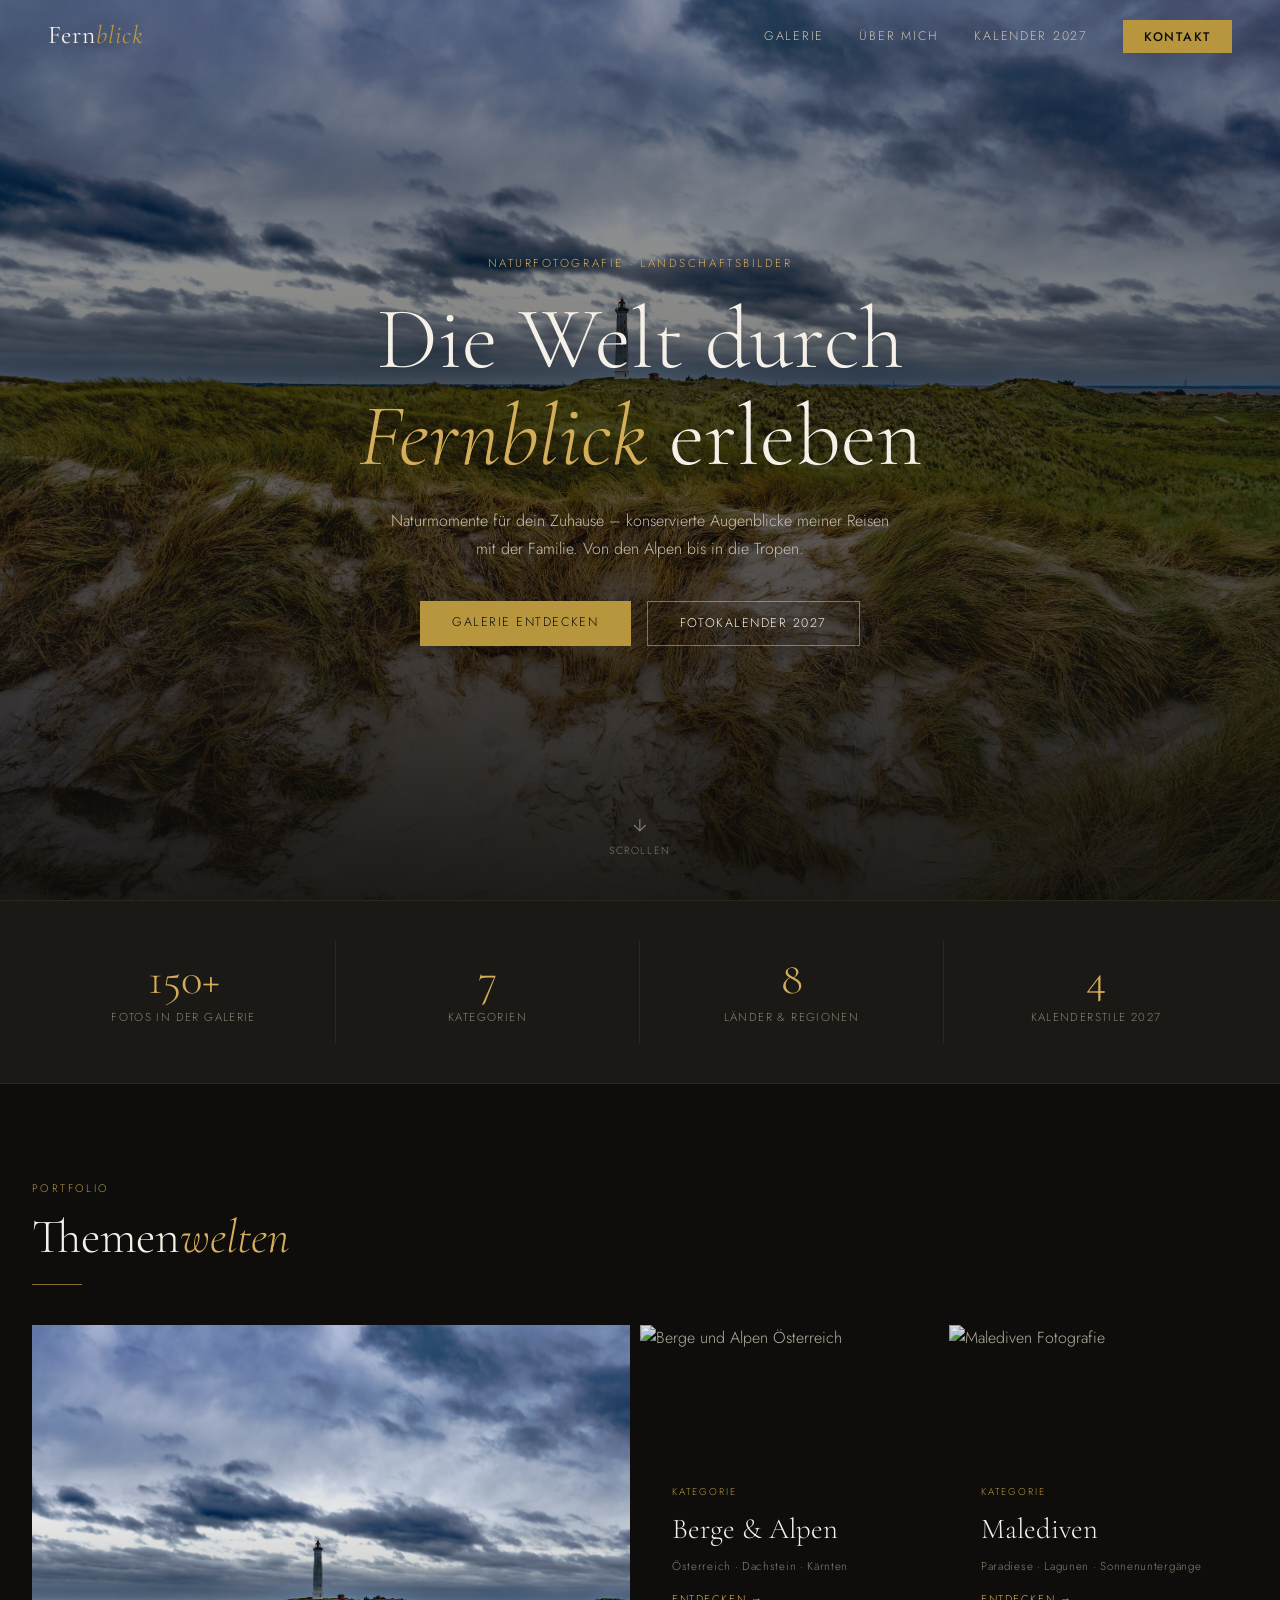
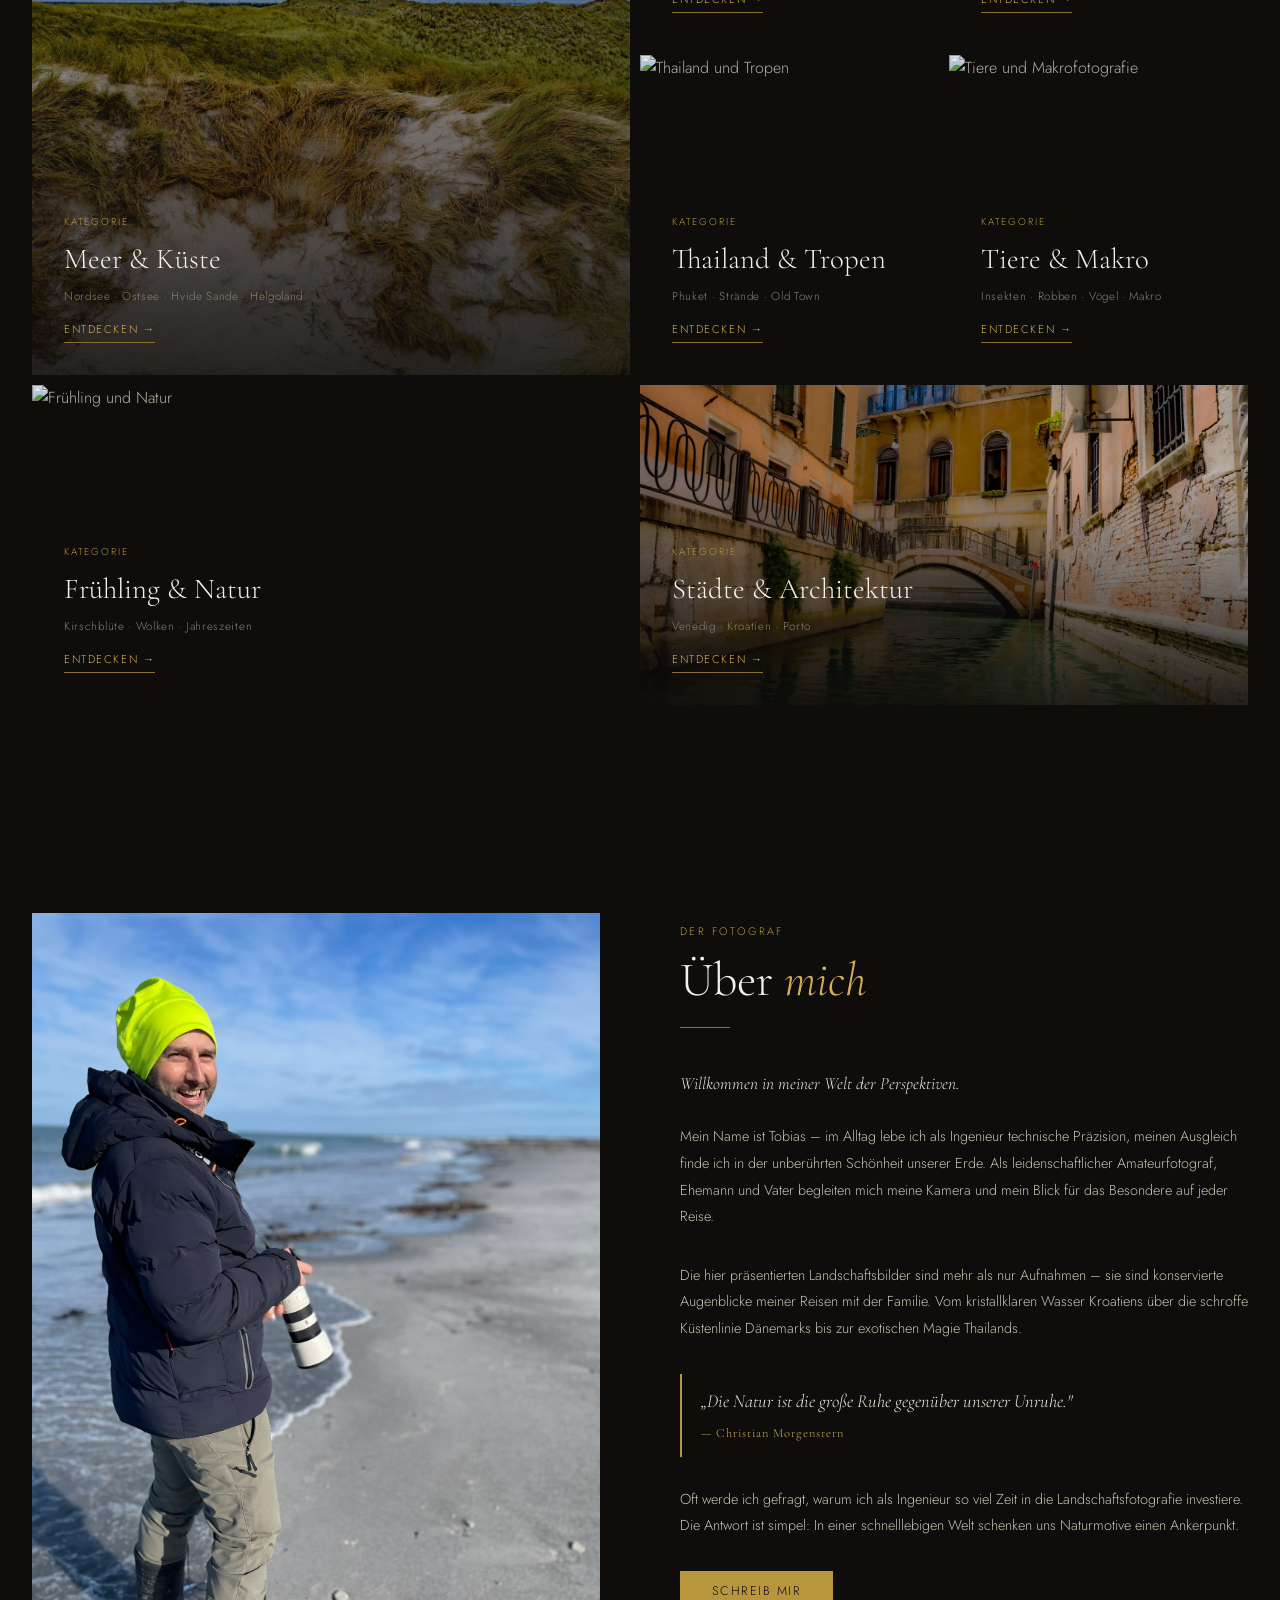
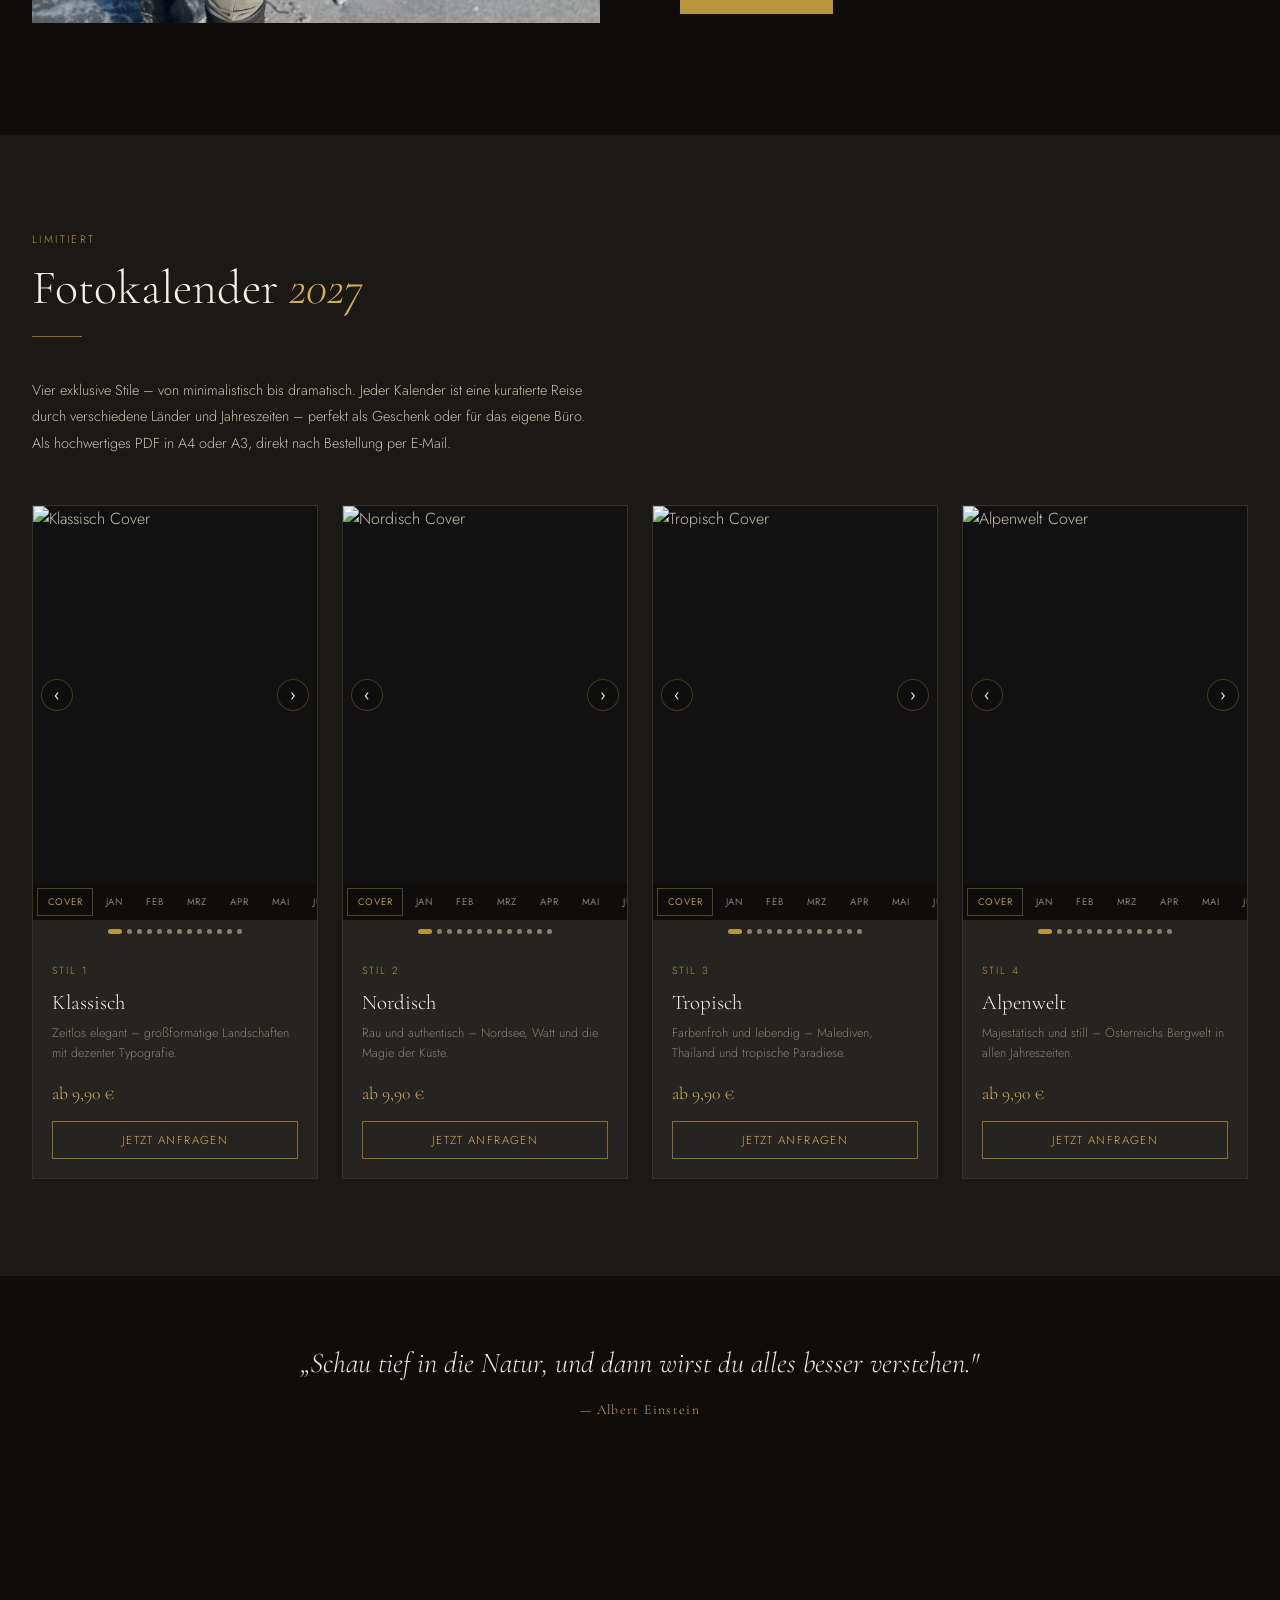
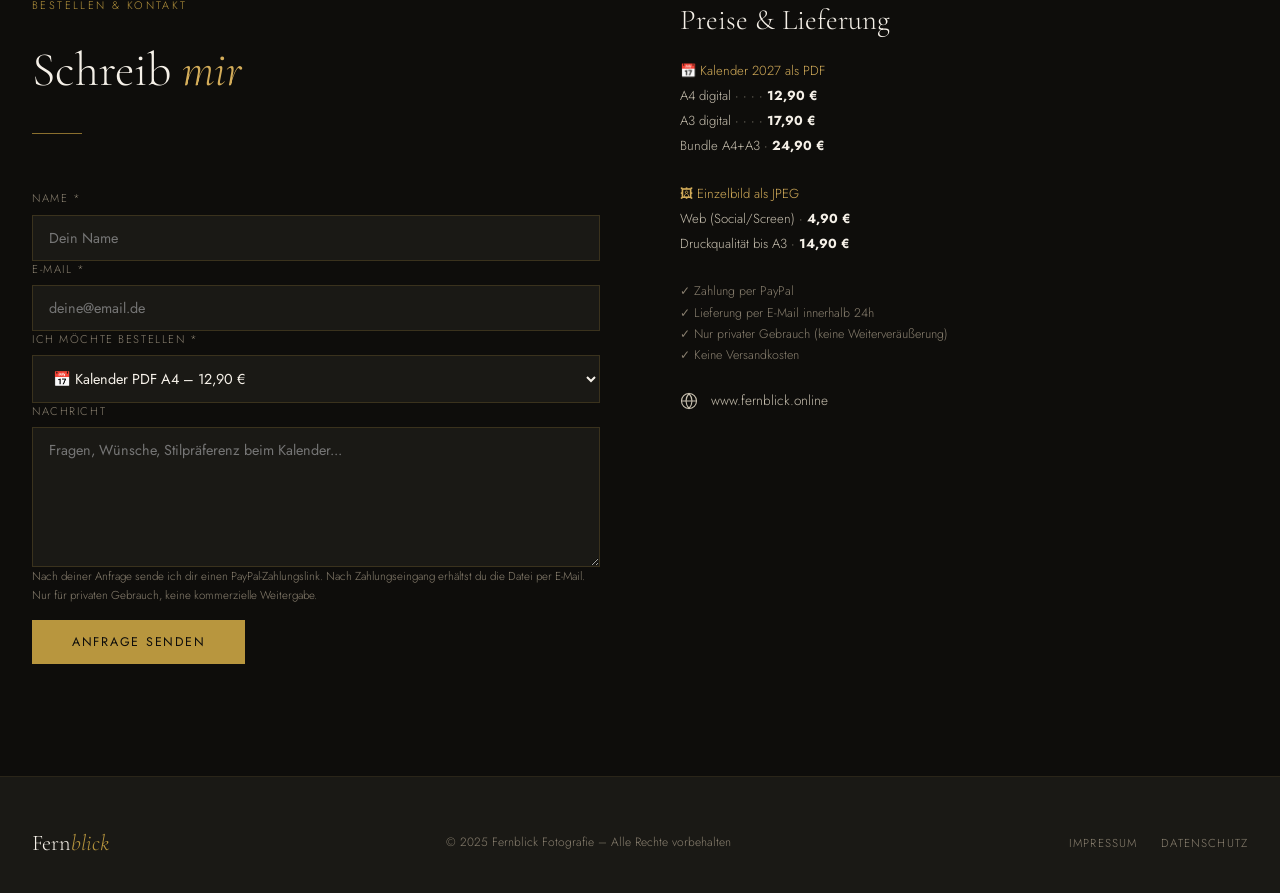
==== index.html @ f59eb49f "Add files via upload" ====
<!DOCTYPE html>
<html lang="de">
<head>
  <meta charset="UTF-8"/>
  <meta name="viewport" content="width=device-width, initial-scale=1.0"/>
  <title>Fernblick – Landschaftsfotografie | Naturfotografie | Fotokalender 2027</title>
  <meta name="description" content="Exklusive Landschaftsfotografie von Tobias – Nordsee, Malediven, Alpen, Thailand. Hochwertige Wandbilder & Fotokalender 2027 in 4 Stilen."/>
  <meta name="keywords" content="Landschaftsfotografie, Naturfotografie, Fotokalender 2027, Wandbilder, Nordsee, Malediven, Alpen, Thailand, Hvide Sande, Helgoland, Österreich, Fine Art Print"/>
  <meta name="author" content="Tobias – Fernblick Fotografie"/>
  <link rel="canonical" href="https://www.fernblick.online/"/>
  <meta property="og:title" content="Fernblick – Landschaftsfotografie & Fotokalender 2027"/>
  <meta property="og:description" content="Exklusive Natur- und Landschaftsfotografie: Nordsee, Malediven, Alpen, Thailand."/>
  <meta property="og:url" content="https://www.fernblick.online/"/>
  <meta property="og:type" content="website"/>
  <meta property="og:image" content="https://www.fernblick.online/nordsee-hvide-sande-leuchtturm-duenen-dramatisch.jpg"/>
  <meta name="twitter:card" content="summary_large_image"/>
  <link rel="preconnect" href="https://fonts.googleapis.com"/>
  <link rel="preconnect" href="https://fonts.gstatic.com" crossorigin/>
  <link href="https://fonts.googleapis.com/css2?family=Cormorant+Garamond:ital,wght@0,300;0,400;0,600;1,300;1,400&family=Jost:wght@300;400;500&display=swap" rel="stylesheet"/>
  <script type="application/ld+json">{"@context":"https://schema.org","@type":"LocalBusiness","name":"Fernblick Fotografie","url":"https://www.fernblick.online","description":"Exklusive Landschafts- und Naturfotografie. Hochwertige Wandbilder und Fotokalender.","offers":[{"@type":"Offer","name":"Fotokalender 2027","priceCurrency":"EUR","price":"9.90"}]}</script>
  <style>
    :root{--ink:#0e0d0b;--ink2:#1a1915;--ink3:#252420;--cream:#f5f0e8;--cream2:#ede7d9;--gold:#b8963e;--gold2:#d4ad5a;--gold3:#8a6f2e;--text:#c8c0b0;--text2:#8a8070;--ff-head:'Cormorant Garamond',Georgia,serif;--ff-body:'Jost',sans-serif;--nav-h:70px}
    *,*::before,*::after{margin:0;padding:0;box-sizing:border-box}
    html{scroll-behavior:smooth}
    body{background:var(--ink);color:var(--text);font-family:var(--ff-body);font-weight:300;line-height:1.6;overflow-x:hidden}
    img{display:block;max-width:100%}
    a{text-decoration:none;color:inherit}
    button{font-family:var(--ff-body);cursor:pointer;border:none;background:none}
    /* NAV */
    #nav{position:fixed;top:0;left:0;right:0;z-index:1000;height:var(--nav-h);display:flex;align-items:center;justify-content:space-between;padding:0 3rem;transition:background .4s,box-shadow .4s}
    #nav.scrolled{background:rgba(14,13,11,.95);box-shadow:0 1px 0 rgba(184,150,62,.15);backdrop-filter:blur(12px)}
    .nav-logo{font-family:var(--ff-head);font-size:1.6rem;font-weight:400;color:var(--cream);letter-spacing:.04em}
    .nav-logo span{color:var(--gold);font-style:italic}
    .nav-links{list-style:none;display:flex;gap:2.2rem;align-items:center}
    .nav-links a{font-size:.78rem;letter-spacing:.14em;text-transform:uppercase;color:var(--text);transition:color .2s}
    .nav-links a:hover{color:var(--gold2)}
    .nav-cta{background:var(--gold);color:var(--ink)!important;padding:.48rem 1.3rem;font-weight:500!important}
    .nav-cta:hover{background:var(--gold2)!important}
    .hamburger{display:none;flex-direction:column;gap:5px;cursor:pointer}
    .hamburger span{width:24px;height:1.5px;background:var(--cream);transition:.3s}
    /* HERO */
    .hero{position:relative;height:100vh;min-height:600px;display:flex;align-items:center;justify-content:center;text-align:center;overflow:hidden}
    .hero-bg{position:absolute;inset:0;background-image:url('nordsee-hvide-sande-leuchtturm-duenen-dramatisch.jpg');background-size:cover;background-position:center;animation:heroZoom 18s ease-in-out infinite alternate}
    @keyframes heroZoom{from{transform:scale(1.05)}to{transform:scale(1.12)}}
    .hero-overlay{position:absolute;inset:0;background:linear-gradient(to bottom,rgba(14,13,11,.35) 0%,rgba(14,13,11,.6) 60%,rgba(14,13,11,.9) 100%)}
    .hero-content{position:relative;z-index:1;max-width:720px;padding:0 2rem}
    .hero-eyebrow{font-size:.72rem;letter-spacing:.22em;text-transform:uppercase;color:var(--gold2);display:block;margin-bottom:1.2rem}
    .hero-title{font-family:var(--ff-head);font-size:clamp(2.8rem,7vw,5.5rem);font-weight:300;color:var(--cream);line-height:1.1;margin-bottom:1.4rem}
    .hero-title em{color:var(--gold2);font-style:italic}
    .hero-sub{font-size:1rem;color:var(--text);max-width:500px;margin:0 auto 2.4rem;line-height:1.75}
    .hero-actions{display:flex;gap:1rem;justify-content:center;flex-wrap:wrap}
    .btn{display:inline-block;padding:.72rem 2rem;font-size:.78rem;letter-spacing:.12em;text-transform:uppercase;transition:.25s}
    .btn-gold{background:var(--gold);color:var(--ink)}
    .btn-gold:hover{background:var(--gold2)}
    .btn-outline{border:1px solid rgba(245,240,232,.4);color:var(--cream)}
    .btn-outline:hover{border-color:var(--gold);color:var(--gold)}
    .hero-scroll{position:absolute;bottom:2.5rem;left:50%;transform:translateX(-50%);z-index:1;display:flex;flex-direction:column;align-items:center;gap:.5rem;opacity:.55;animation:bob 2.5s ease-in-out infinite}
    .hero-scroll svg{width:20px;height:20px}
    .hero-scroll span{font-size:.65rem;letter-spacing:.16em;text-transform:uppercase}
    @keyframes bob{0%,100%{transform:translateX(-50%) translateY(0)}50%{transform:translateX(-50%) translateY(6px)}}
    /* STATS */
    .stats-strip{background:var(--ink2);border-top:1px solid rgba(184,150,62,.12);border-bottom:1px solid rgba(184,150,62,.12);padding:2.5rem 0}
    .container{max-width:1300px;margin:0 auto;padding:0 2rem}
    .stats-grid{display:grid;grid-template-columns:repeat(4,1fr)}
    .stat-item{text-align:center;padding:1rem;border-right:1px solid rgba(184,150,62,.12)}
    .stat-item:last-child{border-right:none}
    .stat-num{font-family:var(--ff-head);font-size:2.8rem;font-weight:300;color:var(--gold2);line-height:1}
    .stat-label{font-size:.72rem;letter-spacing:.12em;text-transform:uppercase;color:var(--text2);margin-top:.4rem}
    /* SECTION */
    .section-label{font-size:.68rem;letter-spacing:.22em;text-transform:uppercase;color:var(--gold);display:block;margin-bottom:.8rem}
    .section-title{font-family:var(--ff-head);font-size:clamp(2rem,4vw,3rem);font-weight:300;color:var(--cream);line-height:1.15}
    .section-title em{color:var(--gold2);font-style:italic}
    .title-bar{width:50px;height:1px;background:var(--gold3);margin:1.2rem 0 2.5rem}
    /* GALERIE */
    .gallery-section{padding:6rem 0}
    .showcase-grid{display:grid;grid-template-columns:2fr 1fr 1fr;grid-template-rows:320px 320px 320px;gap:10px}
    .showcase-item:nth-child(1){grid-column:1;grid-row:1/3}
    .showcase-item:nth-child(6){grid-column:2/4;grid-row:3}
    .showcase-item:nth-child(7){grid-column:1;grid-row:3}
    .showcase-item{position:relative;overflow:hidden;cursor:pointer}
    .showcase-item img{width:100%;height:100%;object-fit:cover;transition:transform .6s ease}
    .showcase-item:hover img{transform:scale(1.05)}
    .showcase-overlay{position:absolute;inset:0;background:linear-gradient(to top,rgba(14,13,11,.85) 0%,rgba(14,13,11,.1) 70%);display:flex;flex-direction:column;justify-content:flex-end;padding:2rem}
    .showcase-cat{font-size:.62rem;letter-spacing:.2em;text-transform:uppercase;color:var(--gold);margin-bottom:.4rem}
    .showcase-name{font-family:var(--ff-head);font-size:1.8rem;font-weight:300;color:var(--cream);margin-bottom:.3rem}
    .showcase-count{font-size:.72rem;color:var(--text2);margin-bottom:1rem;letter-spacing:.06em}
    .showcase-cta{font-size:.7rem;letter-spacing:.14em;text-transform:uppercase;color:var(--gold2);border-bottom:1px solid var(--gold3);padding-bottom:.2rem;align-self:flex-start;cursor:pointer}
    .showcase-item:hover .showcase-cta{color:var(--gold)}
    /* GALLERY VIEW */
    .gallery-header{display:flex;align-items:flex-end;gap:2rem;margin-bottom:1.5rem;flex-wrap:wrap}
    .back-btn{display:inline-flex;align-items:center;gap:.5rem;font-size:.75rem;letter-spacing:.12em;text-transform:uppercase;color:var(--text2);border:1px solid rgba(184,150,62,.25);padding:.55rem 1.2rem;transition:.2s;white-space:nowrap}
    .back-btn:hover{color:var(--gold);border-color:var(--gold)}
    .filter-bar{display:flex;flex-wrap:wrap;gap:.6rem;margin-bottom:2.5rem}
    .filter-btn{padding:.5rem 1.2rem;font-size:.72rem;letter-spacing:.1em;text-transform:uppercase;border:1px solid rgba(184,150,62,.25);color:var(--text2);transition:.2s}
    .filter-btn:hover,.filter-btn.active{border-color:var(--gold);color:var(--gold);background:rgba(184,150,62,.08)}
    /* MASONRY */
    .masonry{columns:4;column-gap:10px}
    .masonry-item{break-inside:avoid;margin-bottom:10px;position:relative;overflow:hidden;cursor:pointer}
    .masonry-item img{width:100%;height:auto;display:block;transition:transform .5s ease}
    .masonry-item:hover img{transform:scale(1.04)}
    .masonry-item .img-overlay{position:absolute;inset:0;background:linear-gradient(to top,rgba(14,13,11,.8) 0%,transparent 50%);opacity:0;transition:.3s;display:flex;align-items:flex-end;padding:1rem}
    .masonry-item:hover .img-overlay{opacity:1}
    .img-title{font-size:.75rem;letter-spacing:.1em;text-transform:uppercase;color:var(--cream)}
    /* ÜBER MICH */
    .about-section{padding:7rem 0}
    .about-inner{display:grid;grid-template-columns:1fr 1fr;gap:5rem;align-items:center}
    .about-img-wrap img{width:100%;aspect-ratio:4/5;object-fit:cover;object-position:center top}
    .about-lead{font-size:1.08rem;color:var(--cream2);line-height:1.8;margin-bottom:1.5rem;font-style:italic;font-family:var(--ff-head)}
    .about-body{font-size:.9rem;color:var(--text);line-height:1.85;margin-bottom:2rem}
    .about-quote{border-left:2px solid var(--gold);margin:1.8rem 0;padding:.8rem 1.2rem;font-family:var(--ff-head);font-size:1.15rem;font-style:italic;color:var(--cream2);line-height:1.6}
    .about-quote cite{display:block;font-size:.78rem;font-style:normal;color:var(--gold2);margin-top:.5rem;letter-spacing:.08em}
    /* KALENDER */
    .kalender-section{padding:6rem 0;background:var(--ink2)}
    .kalender-grid{display:grid;grid-template-columns:repeat(4,1fr);gap:1.5rem}
    .kalender-card{background:var(--ink3);border:1px solid rgba(184,150,62,.12);overflow:hidden;transition:border-color .3s,transform .3s}
    .kalender-card:hover{border-color:rgba(184,150,62,.4);transform:translateY(-4px)}
    .kalender-slider{position:relative;aspect-ratio:3/4;overflow:hidden;background:#111}
    .slider-inner{display:flex;height:100%;transition:transform .45s ease}
    .slider-slide{min-width:100%;height:100%}
    .slider-slide img{width:100%;height:100%;object-fit:cover}
    .slider-nav{position:absolute;top:50%;transform:translateY(-50%);display:flex;justify-content:space-between;width:100%;padding:0 .5rem;pointer-events:none}
    .slider-btn{pointer-events:all;width:32px;height:32px;border-radius:50%;background:rgba(14,13,11,.7);color:var(--cream);display:flex;align-items:center;justify-content:center;font-size:1rem;cursor:pointer;border:1px solid rgba(184,150,62,.3);transition:.2s}
    .slider-btn:hover{background:rgba(184,150,62,.8);color:var(--ink)}
    .slider-tabs{display:flex;overflow-x:auto;gap:2px;background:var(--ink);padding:4px;scrollbar-width:none}
    .slider-tabs::-webkit-scrollbar{display:none}
    .stab{flex:0 0 auto;font-size:.6rem;letter-spacing:.08em;text-transform:uppercase;color:var(--text2);padding:.35rem .6rem;cursor:pointer;border:1px solid transparent;transition:.2s;white-space:nowrap}
    .stab.active{color:var(--gold);border-color:rgba(184,150,62,.4)}
    .slider-dots{display:flex;justify-content:center;gap:5px;padding:.6rem 0}
    .sdot{width:5px;height:5px;border-radius:50%;background:var(--text2);cursor:pointer;transition:.2s}
    .sdot.active{background:var(--gold);width:14px;border-radius:3px}
    .kalender-body{padding:1.2rem}
    .kalender-stil{font-size:.65rem;letter-spacing:.18em;text-transform:uppercase;color:var(--gold);margin-bottom:.4rem}
    .kalender-name{font-family:var(--ff-head);font-size:1.3rem;color:var(--cream);margin-bottom:.3rem}
    .kalender-desc{font-size:.78rem;color:var(--text2);line-height:1.6;margin-bottom:1rem}
    .kalender-price{font-size:1.1rem;color:var(--gold2);font-family:var(--ff-head);margin-bottom:.8rem}
    .kalender-cta{display:block;text-align:center;padding:.55rem;font-size:.72rem;letter-spacing:.12em;text-transform:uppercase;border:1px solid var(--gold3);color:var(--gold2);transition:.2s}
    .kalender-cta:hover{background:var(--gold);color:var(--ink);border-color:var(--gold)}
    /* KONTAKT */
    .kontakt-section{padding:7rem 0}
    .kontakt-inner{display:grid;grid-template-columns:1fr 1fr;gap:5rem;align-items:start}
    .kontakt-form{display:flex;flex-direction:column;gap:1rem}
    .form-group{display:flex;flex-direction:column;gap:.4rem}
    .form-group label{font-size:.7rem;letter-spacing:.14em;text-transform:uppercase;color:var(--text2)}
    .form-group input,.form-group textarea,.form-group select{background:var(--ink2);border:1px solid rgba(184,150,62,.2);color:var(--cream);padding:.75rem 1rem;font-family:var(--ff-body);font-size:.9rem;outline:none;transition:border-color .2s}
    .form-group input:focus,.form-group textarea:focus,.form-group select:focus{border-color:var(--gold)}
    .form-group textarea{min-height:140px;resize:vertical}
    .form-submit{background:var(--gold);color:var(--ink);padding:.8rem 2.5rem;font-size:.78rem;letter-spacing:.14em;text-transform:uppercase;cursor:pointer;border:none;font-family:var(--ff-body);transition:.2s;align-self:flex-start}
    .form-submit:hover{background:var(--gold2)}
    .kontakt-info h3{font-family:var(--ff-head);font-size:1.8rem;color:var(--cream);margin-bottom:1rem;font-weight:300}
    .kontakt-info p{font-size:.9rem;color:var(--text);line-height:1.8;margin-bottom:1.5rem}
    .kontakt-link{display:flex;align-items:center;gap:.8rem;font-size:.85rem;color:var(--text);transition:color .2s}
    .kontakt-link:hover{color:var(--gold)}
    .kontakt-link svg{width:18px;height:18px;flex-shrink:0}
    /* FOOTER */
    footer{background:var(--ink2);border-top:1px solid rgba(184,150,62,.1);padding:3rem 0 2rem}
    .footer-inner{display:flex;justify-content:space-between;align-items:center;flex-wrap:wrap;gap:1.5rem}
    .footer-logo{font-family:var(--ff-head);font-size:1.4rem;color:var(--cream)}
    .footer-logo span{color:var(--gold);font-style:italic}
    .footer-copy{font-size:.75rem;color:var(--text2)}
    .footer-links{display:flex;gap:1.5rem}
    .footer-links a{font-size:.72rem;letter-spacing:.1em;text-transform:uppercase;color:var(--text2);transition:color .2s}
    .footer-links a:hover{color:var(--gold)}
    /* LIGHTBOX */
    .lightbox{position:fixed;inset:0;z-index:2000;background:rgba(10,9,8,.96);display:none;align-items:center;justify-content:center;padding:2rem}
    .lightbox.open{display:flex}
    .lb-img{max-width:90vw;max-height:88vh;object-fit:contain}
    .lb-close{position:absolute;top:1.5rem;right:2rem;color:var(--cream);font-size:2rem;cursor:pointer;opacity:.7}
    .lb-close:hover{opacity:1;color:var(--gold)}
    .lb-prev,.lb-next{position:absolute;top:50%;transform:translateY(-50%);color:var(--cream);font-size:2.5rem;cursor:pointer;opacity:.6;padding:.5rem 1rem}
    .lb-prev:hover,.lb-next:hover{opacity:1;color:var(--gold)}
    .lb-prev{left:1rem}.lb-next{right:1rem}
    .lb-caption{position:absolute;bottom:1.5rem;left:50%;transform:translateX(-50%);font-size:.75rem;letter-spacing:.12em;text-transform:uppercase;color:var(--text2)}
    /* RESPONSIVE */
    @media(max-width:1100px){.masonry{columns:3}.showcase-grid{grid-template-columns:1fr 1fr;grid-template-rows:250px 250px 250px 250px}.showcase-item:nth-child(1){grid-column:1/3;grid-row:1}.showcase-item:nth-child(6){grid-column:1/3;grid-row:4}.showcase-item:nth-child(7){grid-column:1;grid-row:3}.kalender-grid{grid-template-columns:1fr 1fr}.about-inner{gap:3rem}}
    @media(max-width:800px){#nav{padding:0 1.5rem}.nav-links{display:none;flex-direction:column;position:fixed;top:var(--nav-h);left:0;right:0;background:var(--ink2);padding:2rem;gap:1.5rem}.nav-links.open{display:flex}.hamburger{display:flex}.masonry{columns:2}.stats-grid{grid-template-columns:1fr 1fr}.stat-item:nth-child(2){border-right:none}.about-inner{grid-template-columns:1fr}.showcase-grid{grid-template-columns:1fr;grid-template-rows:auto}.showcase-item,.showcase-item:nth-child(1),.showcase-item:nth-child(6),.showcase-item:nth-child(7){grid-column:1;grid-row:auto;height:240px}.kontakt-inner{grid-template-columns:1fr}}
    @media(max-width:560px){.masonry{columns:1}.kalender-grid{grid-template-columns:1fr}}
  </style>
</head>
<body>

<nav id="nav">
  <a href="#" class="nav-logo">Fern<span>blick</span></a>
  <ul class="nav-links" id="navLinks">
    <li><a href="#galerie">Galerie</a></li>
    <li><a href="#ueber-mich">Über mich</a></li>
    <li><a href="#kalender">Kalender 2027</a></li>
    <li><a href="#kontakt" class="nav-cta">Kontakt</a></li>
  </ul>
  <div class="hamburger" id="hamburger"><span></span><span></span><span></span></div>
</nav>

<section class="hero">
  <div class="hero-bg"></div>
  <div class="hero-overlay"></div>
  <div class="hero-content">
    <span class="hero-eyebrow">Naturfotografie · Landschaftsbilder</span>
    <h1 class="hero-title">Die Welt durch<br><em>Fernblick</em> erleben</h1>
    <p class="hero-sub">Naturmomente für dein Zuhause – konservierte Augenblicke meiner Reisen mit der Familie. Von den Alpen bis in die Tropen.</p>
    <div class="hero-actions">
      <a href="#galerie" class="btn btn-gold">Galerie entdecken</a>
      <a href="#kalender" class="btn btn-outline">Fotokalender 2027</a>
    </div>
  </div>
  <div class="hero-scroll">
    <svg viewBox="0 0 24 24" fill="none" stroke="currentColor" stroke-width="1.5"><path d="M12 5v14M5 12l7 7 7-7"/></svg>
    <span>Scrollen</span>
  </div>
</section>

<div class="stats-strip">
  <div class="container">
    <div class="stats-grid">
      <div class="stat-item"><div class="stat-num">150+</div><div class="stat-label">Fotos in der Galerie</div></div>
      <div class="stat-item"><div class="stat-num">7</div><div class="stat-label">Kategorien</div></div>
      <div class="stat-item"><div class="stat-num">8</div><div class="stat-label">Länder & Regionen</div></div>
      <div class="stat-item"><div class="stat-num">4</div><div class="stat-label">Kalenderstile 2027</div></div>
    </div>
  </div>
</div>

<section class="gallery-section" id="galerie">
  <div class="container">
    <!-- THEMENWELTEN (Standard-Ansicht) -->
    <div id="themenwelten-view">
      <span class="section-label">Portfolio</span>
      <h2 class="section-title">Themen­<em>welten</em></h2>
      <div class="title-bar"></div>
      <div class="showcase-grid">
        <div class="showcase-item" onclick="applyFilter('meer')">
          <img src="nordsee-hvide-sande-leuchtturm-duenen-dramatisch.jpg" alt="Meer und Küste Nordsee" loading="lazy"/>
          <div class="showcase-overlay"><span class="showcase-cat">Kategorie</span><div class="showcase-name">Meer & Küste</div><div class="showcase-count">Nordsee · Ostsee · Hvide Sande · Helgoland</div><span class="showcase-cta">Entdecken →</span></div>
        </div>
        <div class="showcase-item" onclick="applyFilter('berge')">
          <img src="oesterreich-wilder-kaiser-bergpanorama-schnee-blauhimmel.jpg" alt="Berge und Alpen Österreich" loading="lazy"/>
          <div class="showcase-overlay"><span class="showcase-cat">Kategorie</span><div class="showcase-name">Berge & Alpen</div><div class="showcase-count">Österreich · Dachstein · Kärnten</div><span class="showcase-cta">Entdecken →</span></div>
        </div>
        <div class="showcase-item" onclick="applyFilter('malediven')">
          <img src="malediven-paradies-insel.jpg" alt="Malediven Fotografie" loading="lazy"/>
          <div class="showcase-overlay"><span class="showcase-cat">Kategorie</span><div class="showcase-name">Malediven</div><div class="showcase-count">Paradiese · Lagunen · Sonnenuntergänge</div><span class="showcase-cta">Entdecken →</span></div>
        </div>
        <div class="showcase-item" onclick="applyFilter('thailand')">
          <img src="thailand-bucht-palmen.jpg" alt="Thailand und Tropen" loading="lazy"/>
          <div class="showcase-overlay"><span class="showcase-cat">Kategorie</span><div class="showcase-name">Thailand & Tropen</div><div class="showcase-count">Phuket · Strände · Old Town</div><span class="showcase-cta">Entdecken →</span></div>
        </div>
        <div class="showcase-item" onclick="applyFilter('tiere')">
          <img src="biene-lavendel-nahaufnahme-makrofotografie-golden.jpg" alt="Tiere und Makrofotografie" loading="lazy"/>
          <div class="showcase-overlay"><span class="showcase-cat">Kategorie</span><div class="showcase-name">Tiere & Makro</div><div class="showcase-count">Insekten · Robben · Vögel · Makro</div><span class="showcase-cta">Entdecken →</span></div>
        </div>
        <div class="showcase-item" onclick="applyFilter('staedte')">
          <img src="venedig-kanal-bruecke-reflexion.jpg" alt="Städte und Architektur Venedig" loading="lazy"/>
          <div class="showcase-overlay"><span class="showcase-cat">Kategorie</span><div class="showcase-name">Städte & Architektur</div><div class="showcase-count">Venedig · Kroatien · Porto</div><span class="showcase-cta">Entdecken →</span></div>
        </div>
        <div class="showcase-item" onclick="applyFilter('fruehling')">
          <img src="kirschbluete-alle-fruehling.jpg" alt="Frühling und Natur" loading="lazy"/>
          <div class="showcase-overlay"><span class="showcase-cat">Kategorie</span><div class="showcase-name">Frühling & Natur</div><div class="showcase-count">Kirschblüte · Wolken · Jahreszeiten</div><span class="showcase-cta">Entdecken →</span></div>
        </div>
      </div>
    </div>

    <!-- FOTO-RASTER (nach Klick) -->
    <div id="gallery-view" style="display:none">
      <div class="gallery-header">
        <button class="back-btn" onclick="showThemenwelten()">← Themenwelten</button>
        <div>
          <span class="section-label" id="gallery-cat-label">Kategorie</span>
          <h2 class="section-title" id="gallery-cat-title"></h2>
        </div>
      </div>
      <div class="filter-bar" id="filterBar">
        <button class="filter-btn" data-filter="meer">🌊 Meer & Küste</button>
        <button class="filter-btn" data-filter="berge">🏔️ Berge & Alpen</button>
        <button class="filter-btn" data-filter="malediven">🏝️ Malediven</button>
        <button class="filter-btn" data-filter="thailand">🌴 Thailand & Tropen</button>
        <button class="filter-btn" data-filter="tiere">🦋 Tiere & Makro</button>
        <button class="filter-btn" data-filter="staedte">🏛️ Städte & Architektur</button>
        <button class="filter-btn" data-filter="fruehling">🌸 Frühling & Natur</button>
      </div>
      <div class="masonry" id="gallery"></div>
    </div>
  </div>
</section>

<section class="about-section" id="ueber-mich">
  <div class="container">
    <div class="about-inner">
      <div class="about-img-wrap">
        <img src="tobias-fernblick-fotograf.jpg" alt="Tobias – Fernblick Fotografie an der Nordsee" loading="lazy"/>
      </div>
      <div class="about-text">
        <span class="section-label">Der Fotograf</span>
        <h2 class="section-title">Über <em>mich</em></h2>
        <div class="title-bar"></div>
        <p class="about-lead">Willkommen in meiner Welt der Perspektiven.</p>
        <p class="about-body">Mein Name ist Tobias – im Alltag lebe ich als Ingenieur technische Präzision, meinen Ausgleich finde ich in der unberührten Schönheit unserer Erde. Als leidenschaftlicher Amateurfotograf, Ehemann und Vater begleiten mich meine Kamera und mein Blick für das Besondere auf jeder Reise.</p>
        <p class="about-body">Die hier präsentierten Landschaftsbilder sind mehr als nur Aufnahmen – sie sind konservierte Augenblicke meiner Reisen mit der Familie. Vom kristallklaren Wasser Kroatiens über die schroffe Küstenlinie Dänemarks bis zur exotischen Magie Thailands.</p>
        <blockquote class="about-quote">„Die Natur ist die große Ruhe gegenüber unserer Unruhe."<cite>— Christian Morgenstern</cite></blockquote>
        <p class="about-body">Oft werde ich gefragt, warum ich als Ingenieur so viel Zeit in die Landschaftsfotografie investiere. Die Antwort ist simpel: In einer schnelllebigen Welt schenken uns Naturmotive einen Ankerpunkt.</p>
        <a href="#kontakt" class="btn btn-gold" style="font-size:.78rem">Schreib mir</a>
      </div>
    </div>
  </div>
</section>

<section class="kalender-section" id="kalender">
  <div class="container">
    <span class="section-label">Limitiert</span>
    <h2 class="section-title" style="color:var(--cream)">Fotokalender <em>2027</em></h2>
    <div class="title-bar"></div>
    <p class="about-body" style="max-width:560px;margin-bottom:3rem">Vier exklusive Stile – von minimalistisch bis dramatisch. Jeder Kalender ist eine kuratierte Reise durch verschiedene Länder und Jahreszeiten – perfekt als Geschenk oder für das eigene Büro. Als hochwertiges PDF in A4 oder A3, direkt nach Bestellung per E-Mail.</p>
    <div class="kalender-grid" id="kalenderGrid"></div>
  </div>
</section>

<div style="background:var(--ink);padding:4rem 0;text-align:center;border-top:1px solid rgba(184,150,62,.1)">
  <div class="container">
    <blockquote style="font-family:var(--ff-head);font-size:clamp(1.2rem,2.5vw,1.8rem);font-style:italic;color:var(--cream2);max-width:700px;margin:0 auto;line-height:1.6">
      „Schau tief in die Natur, und dann wirst du alles besser verstehen."
      <cite style="display:block;font-size:.85rem;font-style:normal;color:var(--gold2);margin-top:.8rem;letter-spacing:.1em">— Albert Einstein</cite>
    </blockquote>
  </div>
</div>

<section class="kontakt-section" id="kontakt">
  <div class="container">
    <div class="kontakt-inner">
      <div class="kontakt-form">
        <span class="section-label">Bestellen & Kontakt</span>
        <h2 class="section-title">Schreib <em>mir</em></h2>
        <div class="title-bar"></div>

        <!-- Erfolg / Fehler Meldung -->
        <div id="form-success" style="display:none;background:rgba(184,150,62,.15);border:1px solid var(--gold);padding:1.2rem 1.5rem;margin-bottom:1.5rem">
          <p style="color:var(--gold2);font-size:.95rem">✓ Nachricht gesendet! Ich melde mich innerhalb von 24 Stunden mit dem Zahlungslink und der Datei.</p>
        </div>
        <div id="form-error" style="display:none;background:rgba(200,50,50,.12);border:1px solid #c83232;padding:1.2rem 1.5rem;margin-bottom:1.5rem">
          <p style="color:#f88;font-size:.95rem">⚠ Fehler beim Senden. Bitte versuche es erneut oder schreib direkt an tobias@fernblick.online</p>
        </div>

        <div id="form-fields">
          <div class="form-group">
            <label>Name *</label>
            <input type="text" id="f-name" placeholder="Dein Name" required/>
          </div>
          <div class="form-group">
            <label>E-Mail *</label>
            <input type="email" id="f-email" placeholder="deine@email.de" required/>
          </div>
          <div class="form-group">
            <label>Ich möchte bestellen *</label>
            <select id="f-produkt">
              <optgroup label="── Fotokalender 2027 ──">
                <option value="Kalender PDF A4 – 12,90 €">📅 Kalender PDF A4 – 12,90 €</option>
                <option value="Kalender PDF A3 – 17,90 €">📅 Kalender PDF A3 – 17,90 €</option>
                <option value="Kalender PDF Bundle A4+A3 – 24,90 €">📅 Bundle A4 + A3 – 24,90 €</option>
              </optgroup>
              <optgroup label="── Einzelbild Digital ──">
                <option value="Einzelbild JPEG Web (Social Media) – 4,90 €">🖼 JPEG Web-Auflösung – 4,90 €</option>
                <option value="Einzelbild JPEG Druckqualität (bis A3) – 14,90 €">🖼 JPEG Druckqualität bis A3 – 14,90 €</option>
              </optgroup>
              <optgroup label="── Sonstiges ──">
                <option value="Allgemeine Anfrage">💬 Allgemeine Anfrage</option>
                <option value="Kooperation / Lizenz">🤝 Kooperation / Lizenz</option>
              </optgroup>
            </select>
          </div>
          <div class="form-group" id="foto-feld" style="display:none">
            <label>Welches Foto? (Bildtitel oder kurze Beschreibung)</label>
            <input type="text" id="f-foto" placeholder="z.B. Leuchtturm Hvide Sande – Dramatischer Himmel"/>
          </div>
          <div class="form-group">
            <label>Nachricht</label>
            <textarea id="f-nachricht" placeholder="Fragen, Wünsche, Stilpräferenz beim Kalender..."></textarea>
          </div>
          <p style="font-size:.72rem;color:var(--text2);margin-bottom:1rem">Nach deiner Anfrage sende ich dir einen PayPal-Zahlungslink. Nach Zahlungseingang erhältst du die Datei per E-Mail. Nur für privaten Gebrauch, keine kommerzielle Weitergabe.</p>
          <button class="form-submit" id="form-btn" onclick="sendForm()">Anfrage senden</button>
        </div>
      </div>

      <div class="kontakt-info">
        <h3>Preise & Lieferung</h3>
        <p style="font-size:.82rem;line-height:1.9">
          <span style="color:var(--gold2)">📅 Kalender 2027 als PDF</span><br>
          A4 digital · · · · <strong style="color:var(--cream)">12,90 €</strong><br>
          A3 digital · · · · <strong style="color:var(--cream)">17,90 €</strong><br>
          Bundle A4+A3 · <strong style="color:var(--cream)">24,90 €</strong>
        </p>
        <p style="font-size:.82rem;line-height:1.9;margin-top:1.2rem">
          <span style="color:var(--gold2)">🖼 Einzelbild als JPEG</span><br>
          Web (Social/Screen) · <strong style="color:var(--cream)">4,90 €</strong><br>
          Druckqualität bis A3 · <strong style="color:var(--cream)">14,90 €</strong>
        </p>
        <p style="font-size:.78rem;color:var(--text2);margin-top:1.5rem;line-height:1.7">
          ✓ Zahlung per PayPal<br>
          ✓ Lieferung per E-Mail innerhalb 24h<br>
          ✓ Nur privater Gebrauch (keine Weiterveräußerung)<br>
          ✓ Keine Versandkosten
        </p>
        <a class="kontakt-link" href="https://www.fernblick.online" target="_blank" style="margin-top:1.5rem">
          <svg viewBox="0 0 24 24" fill="none" stroke="currentColor" stroke-width="1.5"><circle cx="12" cy="12" r="10"/><path d="M2 12h20M12 2a15.3 15.3 0 0 1 4 10 15.3 15.3 0 0 1-4 10 15.3 15.3 0 0 1-4-10 15.3 15.3 0 0 1 4-10z"/></svg>
          www.fernblick.online
        </a>
      </div>
    </div>
  </div>
</section>

<footer>
  <div class="container">
    <div class="footer-inner">
      <div class="footer-logo">Fern<span>blick</span></div>
      <p class="footer-copy">© 2025 Fernblick Fotografie – Alle Rechte vorbehalten</p>
      <div class="footer-links"><a href="#">Impressum</a><a href="#">Datenschutz</a></div>
    </div>
  </div>
</footer>

<div class="lightbox" id="lightbox">
  <span class="lb-close" id="lbClose">✕</span>
  <span class="lb-prev" id="lbPrev">‹</span>
  <img class="lb-img" id="lbImg" src="" alt=""/>
  <span class="lb-next" id="lbNext">›</span>
  <span class="lb-caption" id="lbCap"></span>
</div>

<script>
// FORMSPREE
document.getElementById('f-produkt').addEventListener('change', function(){
  const isFoto = this.value.includes('JPEG');
  document.getElementById('foto-feld').style.display = isFoto ? 'block' : 'none';
});

async function sendForm(){
  const name = document.getElementById('f-name').value.trim();
  const email = document.getElementById('f-email').value.trim();
  const produkt = document.getElementById('f-produkt').value;
  const foto = document.getElementById('f-foto').value.trim();
  const nachricht = document.getElementById('f-nachricht').value.trim();

  if(!name || !email){ alert('Bitte Name und E-Mail ausfüllen.'); return; }

  const btn = document.getElementById('form-btn');
  btn.textContent = 'Sende...';
  btn.disabled = true;

  const body = {
    name, email,
    bestellung: produkt,
    foto: foto || '–',
    nachricht: nachricht || '–',
    _subject: `Fernblick Anfrage: ${produkt} – ${name}`
  };

  try {
    const res = await fetch('https://formspree.io/f/mzdodadd', {
      method: 'POST',
      headers: {'Content-Type':'application/json','Accept':'application/json'},
      body: JSON.stringify(body)
    });
    if(res.ok){
      document.getElementById('form-fields').style.display='none';
      document.getElementById('form-success').style.display='block';
    } else {
      throw new Error();
    }
  } catch(e){
    document.getElementById('form-error').style.display='block';
    btn.textContent='Anfrage senden';
    btn.disabled=false;
  }
}

// NAV
const nav=document.getElementById('nav');
window.addEventListener('scroll',()=>nav.classList.toggle('scrolled',window.scrollY>60));
document.getElementById('hamburger').addEventListener('click',()=>document.getElementById('navLinks').classList.toggle('open'));

const CAT_LABELS={meer:'Meer & Küste',berge:'Berge & Alpen',malediven:'Malediven',thailand:'Thailand & Tropen',tiere:'Tiere & Makro',staedte:'Städte & Architektur',fruehling:'Frühling & Natur'};

// ═══ ALLE FOTOS MIT KORREKTEN GITHUB-DATEINAMEN (mit Bindestrichen) ═══
const PHOTOS=[
  // MEER & KÜSTE
  {src:'nordsee-hvide-sande-leuchtturm-duenen-dramatisch.jpg',cat:'meer',title:'Leuchtturm Hvide Sande – Dramatischer Himmel'},
  {src:'nordsee-hvide-sande-leuchtturm-duenen-sonnig.jpg',cat:'meer',title:'Leuchtturm Hvide Sande – Sonnig'},
  {src:'nordsee-hvide-sande-leuchtturm-schwarzweiss-voegel.jpg',cat:'meer',title:'Leuchtturm Hvide Sande – Schwarzweiß'},
  {src:'nordsee-hvide-sande-leuchtturm-strand-panorama.jpg',cat:'meer',title:'Leuchtturm Hvide Sande – Panorama'},
  {src:'nordsee-hvide-sande-leuchtturm-strand-sommer.jpg',cat:'meer',title:'Leuchtturm Hvide Sande – Sommer'},
  {src:'nordsee-hvide-sande-leuchtturm-strand-variante.jpg',cat:'meer',title:'Leuchtturm Hvide Sande – Variante'},
  {src:'nordsee-hvide-sande-moewen-meer-schwarm.jpg',cat:'meer',title:'Möwenschwarm Hvide Sande'},
  {src:'nordsee-hvide-sande-stadtblick-strand-abend.jpg',cat:'meer',title:'Hvide Sande Stadtblick Abend'},
  {src:'nordsee-hvide-sande-strandkorb-duenen-abendlicht.jpg',cat:'meer',title:'Strandkorb Dünen Abendlicht'},
  {src:'nordsee-hvide-sande-strand-sonnenuntergang-golden.jpg',cat:'meer',title:'Sonnenuntergang Hvide Sande'},
  {src:'nordsee-hvide-sande-wegweiser-sonnenuntergang-duenen.jpg',cat:'meer',title:'Wegweiser Sonnenuntergang Dünen'},
  {src:'nordsee-hvide-sande-hafeneinfahrt-leuchtturm-panorama.jpg',cat:'meer',title:'Hafeneinfahrt Leuchtturm Panorama'},
  {src:'nordsee-hvide-sande-kuestenpfad-duenen-sommer.jpg',cat:'meer',title:'Küstenpfad Dünen Sommer'},
  {src:'nordsee-duenenpfad-kind-strand-sommer-hvidesande.jpg',cat:'meer',title:'Kind im Dünenpfad Sommer'},
  {src:'nordsee-duenenpfad-strandgras-sonnendurchbruch.jpg',cat:'meer',title:'Dünenpfad Strandgras Sonnendurchbruch'},
  {src:'nordsee-duenen-strandgras-wolkenhimmel-sommer.jpg',cat:'meer',title:'Dünen Strandgras Wolkenhimmel'},
  {src:'nordsee-duenen-strandhafer-herbst-panorama.jpg',cat:'meer',title:'Dünen Strandhafer Herbst Panorama'},
  {src:'nordsee-duenen-wildblumen-loewenzahn-nahaufnahme.jpg',cat:'meer',title:'Wildblumen Löwenzahn Dünen'},
  {src:'nordsee-helgoland-hummer-buden-hafen-bunt.jpg',cat:'meer',title:'Hummerbuden Hafen Helgoland'},
  {src:'nordsee-helgoland-kegelrobben-strand-wellen.jpg',cat:'meer',title:'Kegelrobben Strand Helgoland'},
  {src:'nordsee-helgoland-leuchtturm-sonnenuntergang-stimmungsvoll.jpg',cat:'meer',title:'Leuchtturm Helgoland – Stimmungsvoll'},
  {src:'nordsee-helgoland-leuchtturm-sonnenuntergang-violett.jpg',cat:'meer',title:'Leuchtturm Helgoland – Violett'},
  {src:'nordsee-helgoland-leuchtturm-strandkorb-abendrot.jpg',cat:'meer',title:'Leuchtturm Helgoland – Abendrot'},
  {src:'nordsee-helgoland-leuchtturm-strandkorb-sonnenuntergang.jpg',cat:'meer',title:'Leuchtturm Helgoland – Sonnenuntergang'},
  {src:'nordsee-helgoland-seehund-brandung-wellen-dynamisch.jpg',cat:'meer',title:'Seehund Brandung Helgoland'},
  {src:'nordsee-helgoland-stare-schwarm-blauer-himmel.jpg',cat:'meer',title:'Starenschwarm Blauer Himmel Helgoland'},
  {src:'nordsee-helgoland-stare-schwarm-strand-meer.jpg',cat:'meer',title:'Starenschwarm Strand Meer Helgoland'},
  {src:'nordsee-herzmuscheln-sandstrand-blau-makro.jpg',cat:'meer',title:'Herzmuscheln Sandstrand Makro'},
  {src:'nordsee-buhne-wellenbrecher-sonnenuntergang-golden.jpg',cat:'meer',title:'Buhne Wellenbrecher Sonnenuntergang'},
  {src:'nordsee-moewe-duenen-blauer-himmel-flug.jpg',cat:'meer',title:'Möwe über Dünen Blauer Himmel'},
  {src:'nordsee-moewe-flug-blauer-himmel-meer.jpg',cat:'meer',title:'Möwe im Flug Blauer Himmel'},
  {src:'nordsee-moewe-watt-reflexion-lila-abenddaemmerung.jpg',cat:'meer',title:'Möwe Watt Reflexion Lila Dämmerung'},
  {src:'nordsee-schaum-sandstrand-sonnenstrahlen-daemmerung.jpg',cat:'meer',title:'Meerschaum Strand Sonnenstrahlen'},
  {src:'nordsee-schiff-buhne-silhouette-sonnenuntergang.jpg',cat:'meer',title:'Schiff Buhne Silhouette Sonnenuntergang'},
  {src:'nordsee-strandsteine-dramatischer-himmel-sonnenlicht.jpg',cat:'meer',title:'Nordseestrand Steine Dramatischer Himmel'},
  {src:'nordsee-wattenmeer-holzpfaehle-weitsicht-himmel.jpg',cat:'meer',title:'Wattenmeer Holzpfähle Weitsicht'},
  {src:'nordsee-wattenmeer-moewen-sonnenuntergang-golden.jpg',cat:'meer',title:'Wattenmeer Möwen Goldener Sonnenuntergang'},
  {src:'nordsee-wattenmeer-reflexion-bewolkt-stimmungsvoll.jpg',cat:'meer',title:'Wattenmeer Reflexion Stimmungsvoll'},
  {src:'nordsee-wattenmeer-sonnenuntergang-golden-herbst.jpg',cat:'meer',title:'Wattenmeer Herbst Goldener Sonnenuntergang'},
  {src:'nordsee-watt-wattvogel-spiegelung-blau.jpg',cat:'meer',title:'Wattvogel Spiegelung Blau'},
  {src:'nordsee-kiesstrand-sonnenuntergang-golden-steine.jpg',cat:'meer',title:'Kiesstrand Steine Goldener Sonnenuntergang'},
  {src:'ostsee-strand-windschiere-kiefern.jpg',cat:'meer',title:'Ostsee Strand Windschiefe Kiefern'},
  {src:'kuestenpfad-seebruecke-ostsee.jpg',cat:'meer',title:'Küstenpfad Seebrücke Ostsee'},
  {src:'kuestenpfad-steg-ostsee-abendlicht.jpg',cat:'meer',title:'Küstenpfad Steg Ostsee Abendlicht'},
  {src:'lagerfeuer-nordseestrand-abend.jpg',cat:'meer',title:'Lagerfeuer Nordsee Strand Abend'},
  {src:'fischer-boot-rosa-sonnenuntergang-meer.jpg',cat:'meer',title:'Fischerboot Rosa Sonnenuntergang'},
  // BERGE & ALPEN
  {src:'oesterreich-alpen-bergpanorama-nadelwald-sommer.jpg',cat:'berge',title:'Alpen Bergpanorama Nadelwald Sommer'},
  {src:'oesterreich-alpen-bergpanorama-fichtenwald-winter.jpg',cat:'berge',title:'Alpen Bergpanorama Fichtenwald Winter'},
  {src:'oesterreich-alpen-bergkette-schnee-fruehjahr-blau.jpg',cat:'berge',title:'Alpenbergkette Schnee Frühjahr'},
  {src:'oesterreich-alpen-bergkette-schnee-violetter-himmel.jpg',cat:'berge',title:'Alpenbergkette Schnee Violetter Himmel'},
  {src:'oesterreich-alpen-bergtal-nebelmeer-sonnenaufgang.jpg',cat:'berge',title:'Bergtal Nebelmeer Sonnenaufgang'},
  {src:'oesterreich-alpen-bergtal-nebel-nadelwald-almhuette.jpg',cat:'berge',title:'Bergtal Nebel Almhütte'},
  {src:'oesterreich-alpen-felswaende-nadelwald-sommer.jpg',cat:'berge',title:'Alpen Felswände Nadelwald Sommer'},
  {src:'oesterreich-alpen-paragliding-bergpanorama-sommer.jpg',cat:'berge',title:'Paragliding Bergpanorama Sommer'},
  {src:'oesterreich-alpen-schneebedeckter-gipfel-blauhimmel.jpg',cat:'berge',title:'Schneebedeckter Gipfel Blauer Himmel'},
  {src:'oesterreich-alpen-almhuette-bergpanorama-winterabend.jpg',cat:'berge',title:'Almhütte Bergpanorama Winterabend'},
  {src:'oesterreich-alpen-almhuette-winter-nacht-laternen.jpg',cat:'berge',title:'Almhütte Winternacht Laternen'},
  {src:'oesterreich-alpen-alte-laterne-holzwand-nacht.jpg',cat:'berge',title:'Alte Laterne Holzwand Nacht'},
  {src:'oesterreich-bergbach-wasserfall-langzeitbelichtung.jpg',cat:'berge',title:'Bergbach Wasserfall Langzeitbelichtung'},
  {src:'oesterreich-bergbach-wasserrad-nahaufnahme-sommer.jpg',cat:'berge',title:'Bergbach Wasserrad Sommer'},
  {src:'oesterreich-burg-innenhof-steinbogen-mittelalter.jpg',cat:'berge',title:'Burg Innenhof Steinbogen Mittelalter'},
  {src:'oesterreich-dachstein-bergpanorama-weitblick-winter.jpg',cat:'berge',title:'Dachstein Bergpanorama Winter'},
  {src:'oesterreich-dachstein-felswaende-schnee-panorama.jpg',cat:'berge',title:'Dachstein Felswände Schneepanorama'},
  {src:'oesterreich-kaernten-kornmuehle-almwiese-sommer.jpg',cat:'berge',title:'Kärnten Kornmühle Almwiese Sommer'},
  {src:'oesterreich-kaernten-kornmuehle-detail-holzrad.jpg',cat:'berge',title:'Kärnten Kornmühle Detail Holzrad'},
  {src:'oesterreich-wald-lichtdurchflutet.jpg',cat:'berge',title:'Lichtdurchfluteter Wald Österreich'},
  {src:'oesterreich-wilder-kaiser-bergpanorama-schnee-blauhimmel.jpg',cat:'berge',title:'Wilder Kaiser Bergpanorama Schnee'},
  {src:'alpen-tal-oesterreich-landschaft.jpg',cat:'berge',title:'Alpental Österreich Landschaft'},
  {src:'almhuette-bergbach-bergpanorama.jpg',cat:'berge',title:'Almhütte Bergbach Bergpanorama'},
  {src:'almhuette-blumenwiese-alpen.jpg',cat:'berge',title:'Almhütte Blumenwiese Alpen'},
  {src:'bergbach-oesterreich-kaernten.jpg',cat:'berge',title:'Bergbach Österreich Kärnten'},
  {src:'gebirgsfluss-steine-kristallklar.jpg',cat:'berge',title:'Gebirgsfluss Steine Kristallklar'},
  {src:'kuehe-lustig-bergwelt.jpg',cat:'berge',title:'Kühe in der Bergwelt'},
  {src:'kuh-bergpanorama-oesterreich.jpg',cat:'berge',title:'Kuh Bergpanorama Österreich'},
  {src:'highland-rind-kalb-mutter-nahaufnahme-tier.jpg',cat:'berge',title:'Highland Rind Kalb und Mutter'},
  // MALEDIVEN
  {src:'malediven-dorf-gasse-blaue-tuer-tropisch.jpg',cat:'malediven',title:'Malediven Dorfgasse Blaue Tür'},
  {src:'malediven-dorf-gasse-bougainvillea.jpg',cat:'malediven',title:'Malediven Dorfgasse Bougainvillea'},
  {src:'malediven-dorf-gasse-gelbes-haus-frau-bougainvillea.jpg',cat:'malediven',title:'Malediven Dorfgasse Gelbes Haus'},
  {src:'malediven-einsiedlerkrebs-nahaufnahme-sand-abend.jpg',cat:'malediven',title:'Einsiedlerkrebs Sandstrand Abend'},
  {src:'malediven-einsiedlerkrebs-weissersand-sonnenuntergang.jpg',cat:'malediven',title:'Einsiedlerkrebs Weißer Sand'},
  {src:'malediven-flagge-palmen-solar-dach.jpg',cat:'malediven',title:'Maledivenflagge Palmen'},
  {src:'malediven-haengekorb-palme-strand-wasserbungalow.jpg',cat:'malediven',title:'Hängekorb Palme Wasserbungalow'},
  {src:'malediven-lagune-sonnenuntergang.jpg',cat:'malediven',title:'Malediven Lagune Sonnenuntergang'},
  {src:'malediven-palme-blauer-himmel-froschperspektive.jpg',cat:'malediven',title:'Palme Blauer Himmel Froschperspektive'},
  {src:'malediven-palmen-haengematte-sonnenuntergang-abendrot.jpg',cat:'malediven',title:'Palmen Hängematte Sonnenuntergang'},
  {src:'malediven-palmen-silhouette-abendrot-blau.jpg',cat:'malediven',title:'Palmensilhouette Abendrot Blau'},
  {src:'malediven-palmen-silhouetten-sonnenuntergang-feuerrot.jpg',cat:'malediven',title:'Palmensilhouetten Sonnenuntergang Feuerrot'},
  {src:'malediven-palmen-silhouetten-sonnenuntergang-golden.jpg',cat:'malediven',title:'Palmensilhouetten Sonnenuntergang Golden'},
  {src:'malediven-palmen-strand-sonnenuntergang-wasserbungalows.jpg',cat:'malediven',title:'Palmen Strand Wasserbungalows'},
  {src:'malediven-palmen-violetter-himmel-aufblick.jpg',cat:'malediven',title:'Palmen Violetter Himmel'},
  {src:'malediven-palme-strand-tuerkises-wasser-resort.jpg',cat:'malediven',title:'Palme Strand Türkises Wasser'},
  {src:'malediven-palme-von-unten-blauhimmel-perspektive.jpg',cat:'malediven',title:'Palme von unten Blauer Himmel'},
  {src:'malediven-pandanus-kashikeyo.jpg',cat:'malediven',title:'Pandanus Kashikeyo'},
  {src:'malediven-papagei-sonnensittich-beach-restaurant.jpg',cat:'malediven',title:'Papagei Sonnensittich Beach Restaurant'},
  {src:'malediven-papagei-sonnensittich-resort-holzbank.jpg',cat:'malediven',title:'Papagei Sonnensittich Resort'},
  {src:'malediven-paradies-insel.jpg',cat:'malediven',title:'Malediven Paradiesinsel'},
  {src:'malediven-real-streetview.jpg',cat:'malediven',title:'Malediven Street View'},
  {src:'malediven-resort-dschungeltunnel-gruen-weg.jpg',cat:'malediven',title:'Resort Dschungeltunnel'},
  {src:'malediven-resort-hauptgebaeude-palmen.jpg',cat:'malediven',title:'Resort Hauptgebäude Palmen'},
  {src:'malediven-resort-restaurant-wasser-vollmond-nacht.jpg',cat:'malediven',title:'Resort Restaurant Vollmondnacht'},
  {src:'malediven-resort-waterbungalows-weisser-sandstrand.jpg',cat:'malediven',title:'Resort Waterbungalows Weißer Sand'},
  {src:'malediven-resort-weg-dschungel-gruener-tunnel.jpg',cat:'malediven',title:'Resort Weg Dschungel'},
  {src:'malediven-schaukelbank-palmen-sonnenuntergang-romantisch.jpg',cat:'malediven',title:'Schaukelbank Palmen Sonnenuntergang'},
  {src:'malediven-sonnenaufgang-meer.jpg',cat:'malediven',title:'Malediven Sonnenaufgang'},
  {src:'malediven-sonnenbrille-palmenstrand-bokeh.jpg',cat:'malediven',title:'Sonnenbrille Palmen Strand Bokeh'},
  {src:'malediven-sonnenuntergang-weisser-strand.jpg',cat:'malediven',title:'Malediven Sonnenuntergang Weißer Strand'},
  {src:'malediven-steg-tuerkises-wasser-palmeninsel.jpg',cat:'malediven',title:'Steg Türkises Wasser Palmeninsel'},
  {src:'malediven-strand-abendrot.jpg',cat:'malediven',title:'Malediven Strand Abendrot'},
  {src:'malediven-strand-boot-bungalows.jpg',cat:'malediven',title:'Malediven Strand Boot Bungalows'},
  {src:'malediven-strand-panorama.jpg',cat:'malediven',title:'Malediven Strandpanorama'},
  {src:'malediven-ufer-palmen-abend.jpg',cat:'malediven',title:'Malediven Ufer Palmen Abend'},
  {src:'malediven-wasserbungalow-tuerkis.jpg',cat:'malediven',title:'Wasserbungalow Türkis'},
  {src:'malediven-waterbungalow.jpg',cat:'malediven',title:'Malediven Water Bungalow'},
  {src:'malediven-weisser-strand-wasserbungalows-palmen-daemmerung.jpg',cat:'malediven',title:'Weißer Strand Wasserbungalows Dämmerung'},
  // THAILAND & TROPEN
  {src:'phuket-old-town-gewuerzstand.jpg',cat:'thailand',title:'Phuket Old Town Gewürzstand'},
  {src:'phuket-old-town-streetview.jpg',cat:'thailand',title:'Phuket Old Town Street View'},
  {src:'phuket-old-town-streetview2.jpg',cat:'thailand',title:'Phuket Old Town Street View 2'},
  {src:'thailand-bucht-palmen.jpg',cat:'thailand',title:'Thailand Bucht Palmen'},
  {src:'thailand-kuestenpanorama-wellen.jpg',cat:'thailand',title:'Thailand Küstenpanorama Wellen'},
  {src:'thailand-natur-fensterblick.jpg',cat:'thailand',title:'Thailand Natur Fensterblick'},
  {src:'thailand-strand-landschaft-surfstand.jpg',cat:'thailand',title:'Thailand Strandlandschaft Surfstand'},
  {src:'thailand-teestand.jpg',cat:'thailand',title:'Thailand Teestand'},
  {src:'tropenparadies-palmen.jpg',cat:'thailand',title:'Tropenparadies Palmen'},
  {src:'ixora-coccinea-malteserkreuzblume.jpg',cat:'thailand',title:'Ixora Coccinea Malteserkreuzblume'},
  // TIERE & MAKRO
  {src:'biene-lavendel-fliegend-makro-nahaufnahme.jpg',cat:'tiere',title:'Biene fliegend Lavendel Makro'},
  {src:'biene-lavendel-makro-blaue-bluete-nahaufnahme.jpg',cat:'tiere',title:'Biene Lavendel Blaue Blüte'},
  {src:'biene-lavendel-makro-gelber-hintergrund.jpg',cat:'tiere',title:'Biene Lavendel Gelber Hintergrund'},
  {src:'biene-lavendel-makro-gruener-hintergrund.jpg',cat:'tiere',title:'Biene Lavendel Grüner Hintergrund'},
  {src:'biene-lavendel-nahaufnahme-makrofotografie-golden.jpg',cat:'tiere',title:'Biene Lavendel Makrofotografie Golden'},
  {src:'biene-lavendel-sitzen-makro-sommer-lila.jpg',cat:'tiere',title:'Biene Lavendel Sitzend Makro Lila'},
  {src:'marienkaefer-blatt-makro-nahaufnahme.jpg',cat:'tiere',title:'Marienkäfer Blatt Makro'},
  {src:'raubfliege-blatt-makro-nahaufnahme-sommer.jpg',cat:'tiere',title:'Raubfliege Blatt Makro Sommer'},
  {src:'raubfliege-blatt-makro-portrait-sommer.jpg',cat:'tiere',title:'Raubfliege Blatt Makro Portrait'},
  {src:'makro-blaue-bluete-ehrenpreis-nahaufnahme.jpg',cat:'tiere',title:'Blaue Blüte Ehrenpreis Makro'},
  {src:'tropfenspiel-auf-gruenem-blatt-makro.jpg',cat:'tiere',title:'Tropfenspiel Grünes Blatt Makro'},
  // STÄDTE & ARCHITEKTUR
  {src:'Venedig%20abseits.jpg',cat:'staedte',title:'Venedig Abseits'},
  {src:'venedig-hausfront-pflanzen-treppe.jpg',cat:'staedte',title:'Venedig Hausfront Pflanzen Treppe'},
  {src:'venedig-kanal-bruecke-reflexion.jpg',cat:'staedte',title:'Venedig Kanal Brücke Reflexion'},
  {src:'venedig-markusplatz-san-marco-panorama.jpg',cat:'staedte',title:'Venedig Markusplatz San Marco'},
  {src:'kroatien-steinhaus-tuerkise-tuer-rovinj.jpg',cat:'staedte',title:'Kroatien Steinhaus Türkise Tür Rovinj'},
  {src:'porto-offley-gasse-schwarzweiss.jpg',cat:'staedte',title:'Porto Offley Gasse Schwarzweiß'},
  {src:'old-door-burgtor.jpg',cat:'staedte',title:'Altes Burgtor'},
  // FRÜHLING & NATUR
  {src:'kirschbluete-alle-fruehling.jpg',cat:'fruehling',title:'Kirschblüte Allee Frühling'},
  {src:'kirschbluete-baum-fruehling.jpg',cat:'fruehling',title:'Kirschblüte Baum Frühling'},
  {src:'kirschbluete-detail-bluete.jpg',cat:'fruehling',title:'Kirschblüte Detail'},
  {src:'kirschbluete-fruehling-rosa.jpg',cat:'fruehling',title:'Kirschblüte Frühling Rosa'},
  {src:'wolken-cumulus-blauhimmel-dramatisch.jpg',cat:'fruehling',title:'Cumulus Wolken Dramatisch'},
];

// TOGGLE VIEWS
function showThemenwelten(){
  document.getElementById('themenwelten-view').style.display='block';
  document.getElementById('gallery-view').style.display='none';
  document.getElementById('galerie').scrollIntoView({behavior:'smooth'});
}
function applyFilter(filter){
  document.getElementById('themenwelten-view').style.display='none';
  document.getElementById('gallery-view').style.display='block';
  document.getElementById('gallery-cat-label').textContent='Kategorie';
  document.getElementById('gallery-cat-title').textContent=CAT_LABELS[filter];
  document.querySelectorAll('.filter-btn').forEach(b=>b.classList.toggle('active',b.dataset.filter===filter));
  buildGallery(filter);
  document.getElementById('galerie').scrollIntoView({behavior:'smooth'});
}
document.getElementById('filterBar').addEventListener('click',e=>{
  if(e.target.classList.contains('filter-btn'))applyFilter(e.target.dataset.filter);
});

// GALERIE
let lbItems=[],lbIndex=0;
function buildGallery(filter){
  const grid=document.getElementById('gallery');
  grid.innerHTML='';lbItems=[];
  PHOTOS.filter(p=>p.cat===filter).forEach((ph,i)=>{
    lbItems.push(ph);
    const div=document.createElement('div');
    div.className='masonry-item';
    div.innerHTML=`<img src="${ph.src}" alt="${ph.title}" loading="lazy"/><div class="img-overlay"><span class="img-title">${ph.title}</span></div>`;
    div.addEventListener('click',()=>openLightbox(i));
    grid.appendChild(div);
  });
}

// LIGHTBOX
const lb=document.getElementById('lightbox'),lbImg=document.getElementById('lbImg'),lbCap=document.getElementById('lbCap');
function openLightbox(i){lbIndex=i;lbImg.src=lbItems[i].src;lbImg.alt=lbItems[i].title;lbCap.textContent=lbItems[i].title;lb.classList.add('open');document.body.style.overflow='hidden';}
function closeLightbox(){lb.classList.remove('open');document.body.style.overflow='';}
document.getElementById('lbClose').addEventListener('click',closeLightbox);
lb.addEventListener('click',e=>{if(e.target===lb)closeLightbox();});
document.getElementById('lbPrev').addEventListener('click',()=>{lbIndex=(lbIndex-1+lbItems.length)%lbItems.length;lbImg.src=lbItems[lbIndex].src;lbCap.textContent=lbItems[lbIndex].title;});
document.getElementById('lbNext').addEventListener('click',()=>{lbIndex=(lbIndex+1)%lbItems.length;lbImg.src=lbItems[lbIndex].src;lbCap.textContent=lbItems[lbIndex].title;});
document.addEventListener('keydown',e=>{if(!lb.classList.contains('open'))return;if(e.key==='Escape')closeLightbox();if(e.key==='ArrowLeft')document.getElementById('lbPrev').click();if(e.key==='ArrowRight')document.getElementById('lbNext').click();});

// KALENDER
const KALENDER=[
  {stil:'Stil 1',name:'Klassisch',desc:'Zeitlos elegant – großformatige Landschaften mit dezenter Typografie.',cover:'nordsee-hvide-sande-leuchtturm-strand-panorama.jpg',pages:['nordsee-hvide-sande-leuchtturm-duenen-dramatisch.jpg','malediven-palmen-silhouetten-sonnenuntergang-golden.jpg','oesterreich-alpen-bergpanorama-nadelwald-sommer.jpg','nordsee-helgoland-leuchtturm-strandkorb-sonnenuntergang.jpg','malediven-waterbungalow.jpg','nordsee-wattenmeer-reflexion-bewolkt-stimmungsvoll.jpg','oesterreich-dachstein-bergpanorama-weitblick-winter.jpg','malediven-paradies-insel.jpg','nordsee-hvide-sande-strandkorb-duenen-abendlicht.jpg','oesterreich-wilder-kaiser-bergpanorama-schnee-blauhimmel.jpg','malediven-sonnenaufgang-meer.jpg','nordsee-hvide-sande-strand-sonnenuntergang-golden.jpg']},
  {stil:'Stil 2',name:'Nordisch',desc:'Rau und authentisch – Nordsee, Watt und die Magie der Küste.',cover:'nordsee-hvide-sande-hafeneinfahrt-leuchtturm-panorama.jpg',pages:['nordsee-hvide-sande-leuchtturm-duenen-sonnig.jpg','nordsee-helgoland-kegelrobben-strand-wellen.jpg','nordsee-wattenmeer-holzpfaehle-weitsicht-himmel.jpg','nordsee-duenen-strandhafer-herbst-panorama.jpg','nordsee-schiff-buhne-silhouette-sonnenuntergang.jpg','nordsee-watt-wattvogel-spiegelung-blau.jpg','nordsee-kiesstrand-sonnenuntergang-golden-steine.jpg','nordsee-duenenpfad-strandgras-sonnendurchbruch.jpg','nordsee-helgoland-leuchtturm-sonnenuntergang-violett.jpg','nordsee-hvide-sande-moewen-meer-schwarm.jpg','nordsee-moewe-duenen-blauer-himmel-flug.jpg','nordsee-buhne-wellenbrecher-sonnenuntergang-golden.jpg']},
  {stil:'Stil 3',name:'Tropisch',desc:'Farbenfroh und lebendig – Malediven, Thailand und tropische Paradiese.',cover:'malediven-paradies-insel.jpg',pages:['malediven-steg-tuerkises-wasser-palmeninsel.jpg','malediven-palmen-silhouetten-sonnenuntergang-feuerrot.jpg','malediven-resort-waterbungalows-weisser-sandstrand.jpg','malediven-lagune-sonnenuntergang.jpg','malediven-palme-strand-tuerkises-wasser-resort.jpg','malediven-palmen-haengematte-sonnenuntergang-abendrot.jpg','malediven-resort-restaurant-wasser-vollmond-nacht.jpg','malediven-wasserbungalow-tuerkis.jpg','malediven-strand-panorama.jpg','malediven-weisser-strand-wasserbungalows-palmen-daemmerung.jpg','malediven-sonnenuntergang-weisser-strand.jpg','malediven-palmen-violetter-himmel-aufblick.jpg']},
  {stil:'Stil 4',name:'Alpenwelt',desc:'Majestätisch und still – Österreichs Bergwelt in allen Jahreszeiten.',cover:'oesterreich-dachstein-bergpanorama-weitblick-winter.jpg',pages:['oesterreich-alpen-bergkette-schnee-violetter-himmel.jpg','oesterreich-alpen-bergtal-nebelmeer-sonnenaufgang.jpg','almhuette-bergbach-bergpanorama.jpg','oesterreich-alpen-almhuette-winter-nacht-laternen.jpg','oesterreich-bergbach-wasserfall-langzeitbelichtung.jpg','oesterreich-alpen-felswaende-nadelwald-sommer.jpg','gebirgsfluss-steine-kristallklar.jpg','oesterreich-alpen-bergpanorama-fichtenwald-winter.jpg','oesterreich-wald-lichtdurchflutet.jpg','oesterreich-dachstein-felswaende-schnee-panorama.jpg','almhuette-blumenwiese-alpen.jpg','oesterreich-alpen-paragliding-bergpanorama-sommer.jpg']}
];
const MONTH_LABELS=['Cover','Jan','Feb','Mrz','Apr','Mai','Jun','Jul','Aug','Sep','Okt','Nov','Dez'];

function buildKalender(){
  const grid=document.getElementById('kalenderGrid');
  KALENDER.forEach(k=>{
    const slides=[k.cover,...k.pages];
    const card=document.createElement('div');card.className='kalender-card';
    const sliderDiv=document.createElement('div');sliderDiv.className='kalender-slider';
    const inner=document.createElement('div');inner.className='slider-inner';
    slides.forEach((src,si)=>{const slide=document.createElement('div');slide.className='slider-slide';const img=document.createElement('img');img.src=src;img.alt=`${k.name} ${MONTH_LABELS[si]}`;img.loading='lazy';slide.appendChild(img);inner.appendChild(slide);});
    sliderDiv.appendChild(inner);
    const navDiv=document.createElement('div');navDiv.className='slider-nav';
    const btnP=document.createElement('button');btnP.className='slider-btn';btnP.textContent='‹';
    const btnN=document.createElement('button');btnN.className='slider-btn';btnN.textContent='›';
    navDiv.appendChild(btnP);navDiv.appendChild(btnN);sliderDiv.appendChild(navDiv);card.appendChild(sliderDiv);
    const tabsDiv=document.createElement('div');tabsDiv.className='slider-tabs';
    MONTH_LABELS.forEach((label,ti)=>{const tab=document.createElement('button');tab.className='stab'+(ti===0?' active':'');tab.textContent=label;tab.addEventListener('click',()=>goTo(ti));tabsDiv.appendChild(tab);});
    card.appendChild(tabsDiv);
    const dotsDiv=document.createElement('div');dotsDiv.className='slider-dots';
    slides.forEach((_,di)=>{const dot=document.createElement('span');dot.className='sdot'+(di===0?' active':'');dot.addEventListener('click',()=>goTo(di));dotsDiv.appendChild(dot);});
    card.appendChild(dotsDiv);
    const body=document.createElement('div');body.className='kalender-body';body.innerHTML=`<div class="kalender-stil">${k.stil}</div><div class="kalender-name">${k.name}</div><div class="kalender-desc">${k.desc}</div><div class="kalender-price">ab 9,90 €</div><a href="#kontakt" class="kalender-cta">Jetzt anfragen</a>`;card.appendChild(body);
    grid.appendChild(card);
    let cur=0;
    const tabs=tabsDiv.querySelectorAll('.stab'),dots=dotsDiv.querySelectorAll('.sdot');
    function goTo(idx){cur=idx;inner.style.transform=`translateX(-${cur*100}%)`;tabs.forEach((t,i)=>t.classList.toggle('active',i===cur));dots.forEach((d,i)=>d.classList.toggle('active',i===cur));tabs[cur].scrollIntoView({block:'nearest',inline:'center',behavior:'smooth'});}
    btnP.addEventListener('click',()=>goTo((cur-1+slides.length)%slides.length));
    btnN.addEventListener('click',()=>goTo((cur+1)%slides.length));
  });
}
buildKalender();
</script>
</body>
</html>
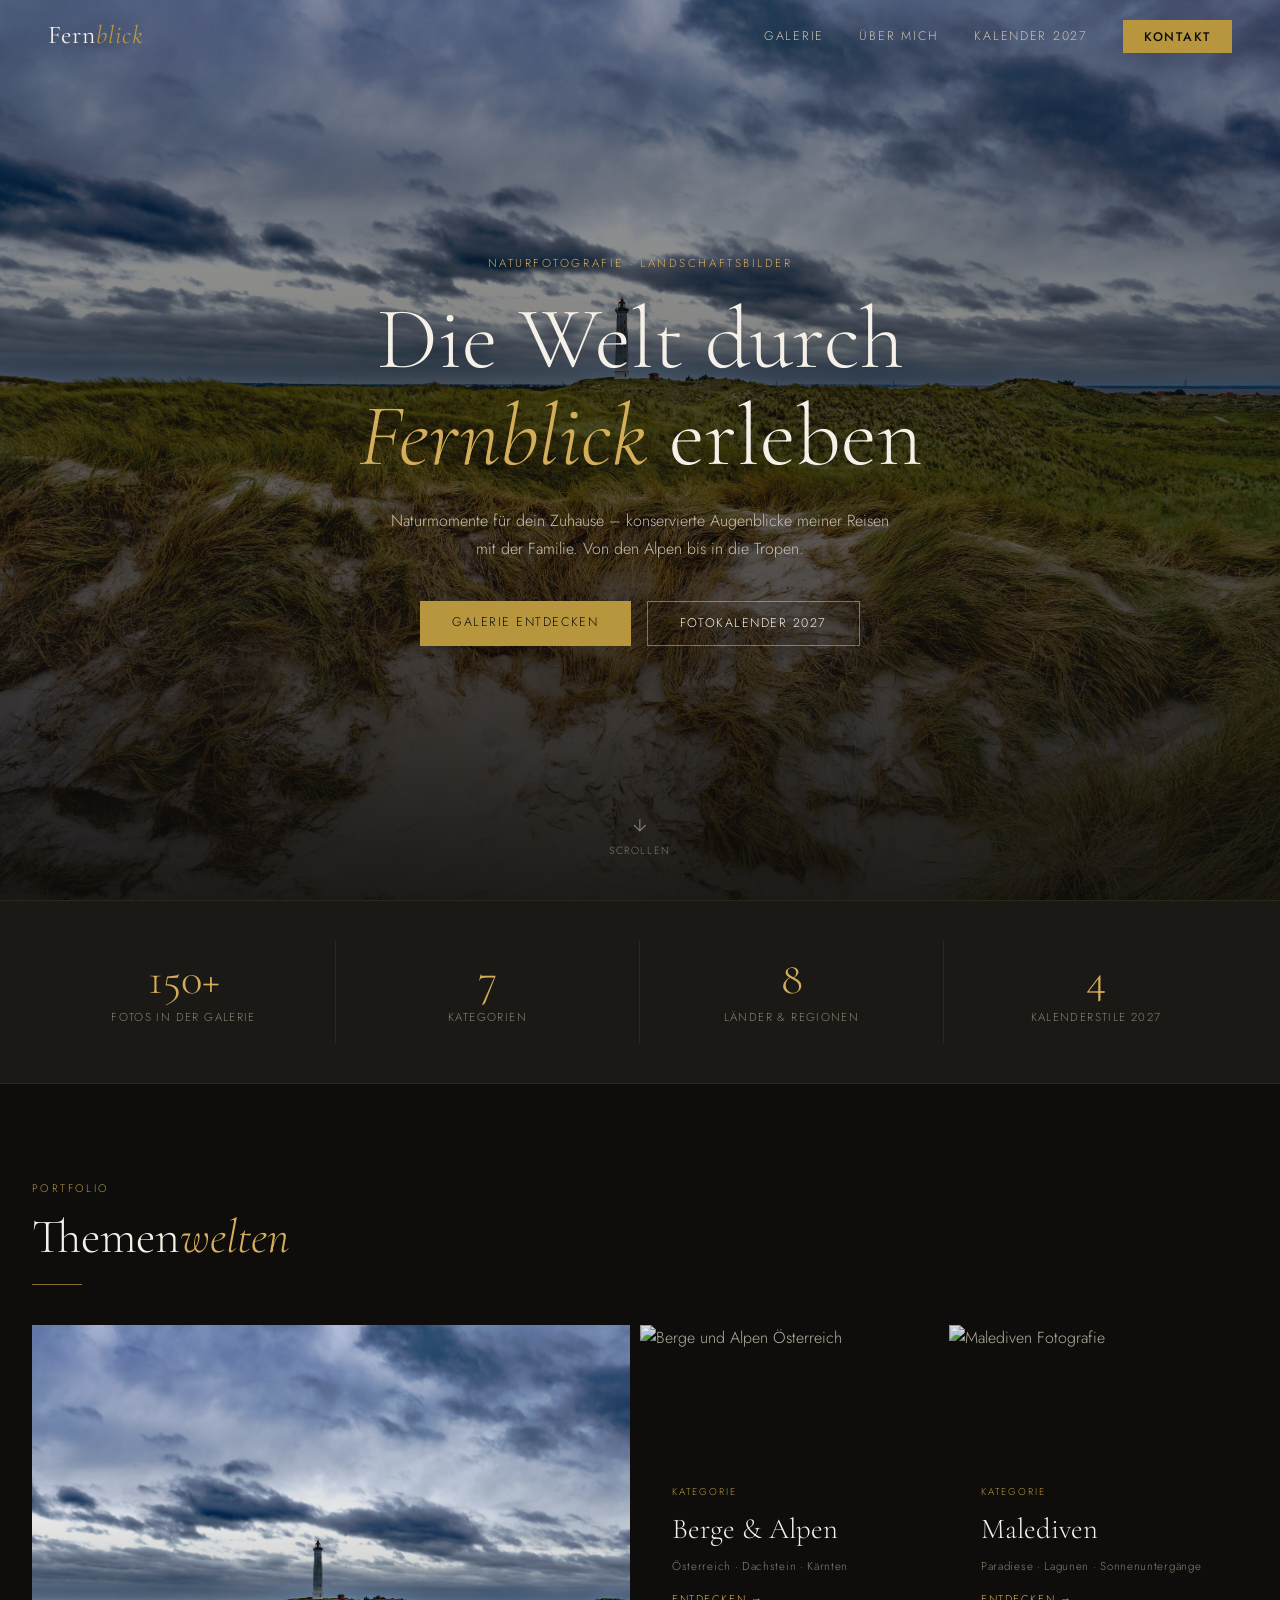
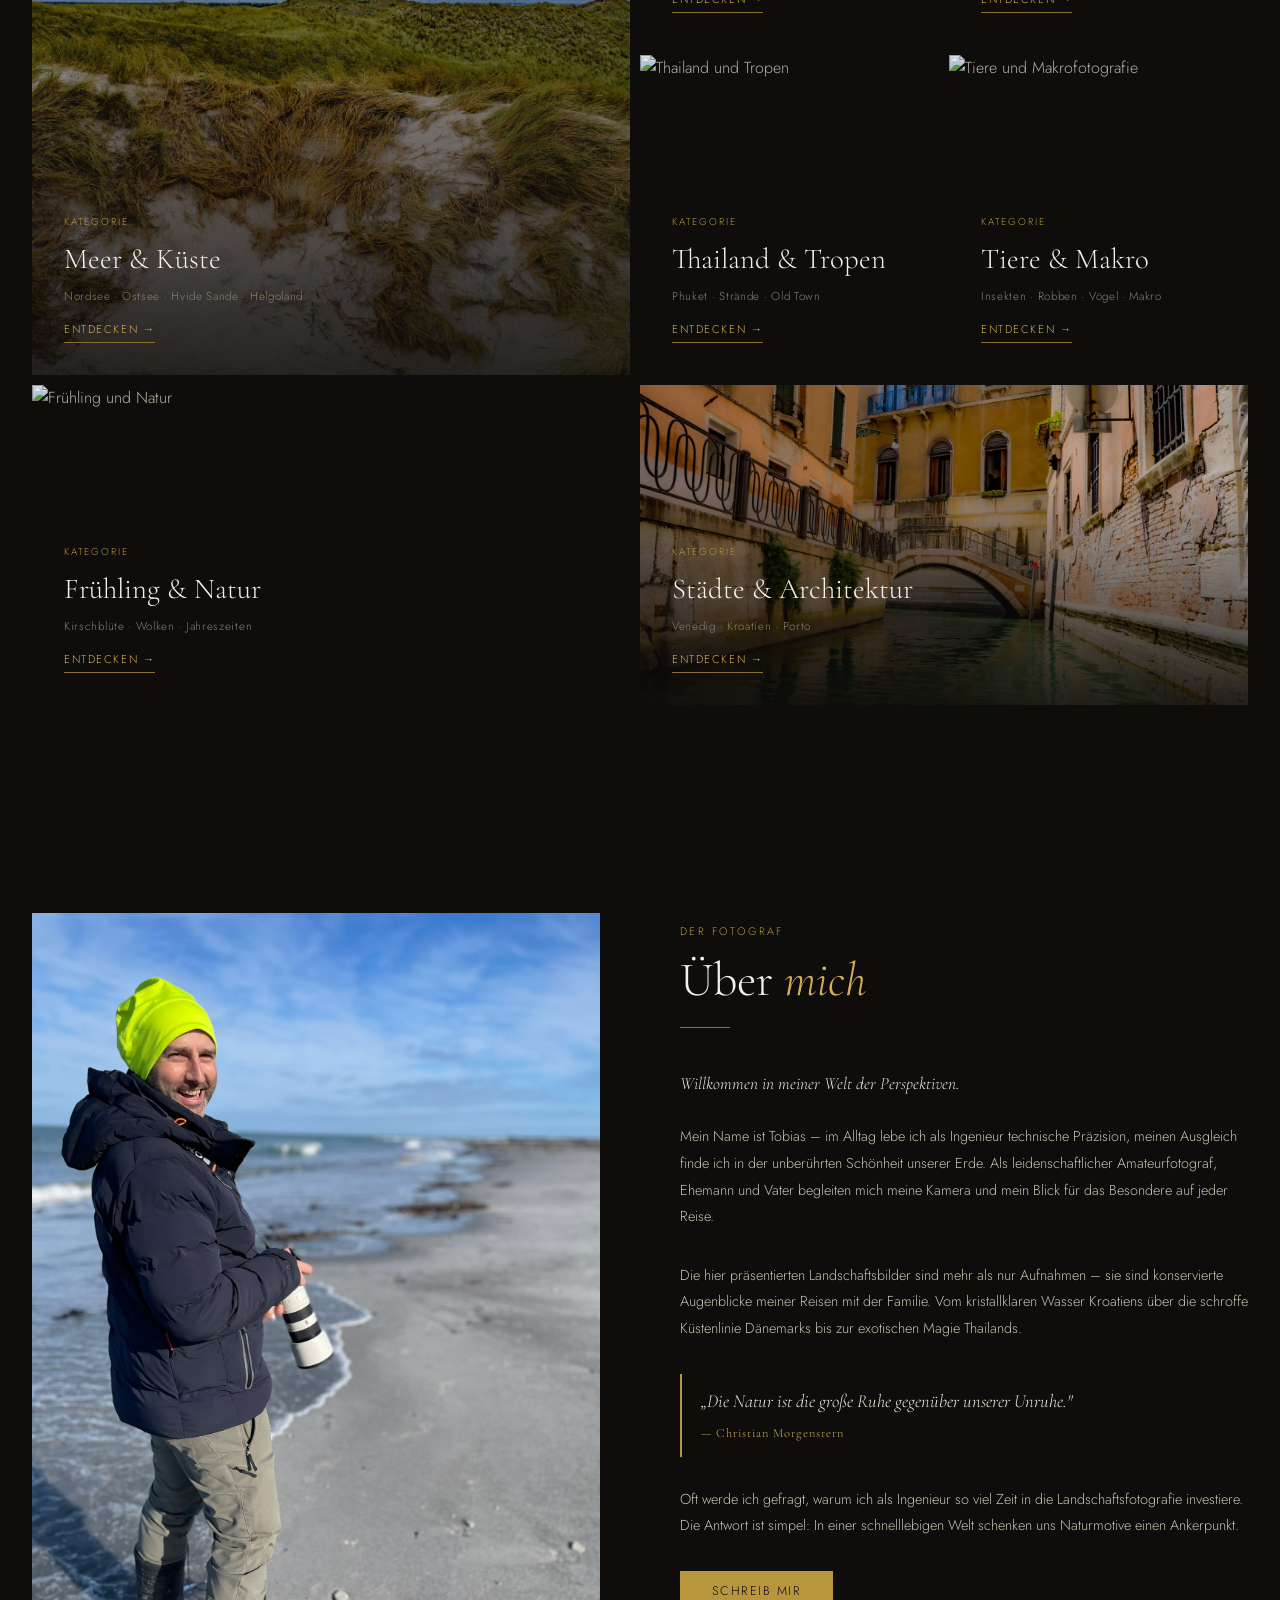
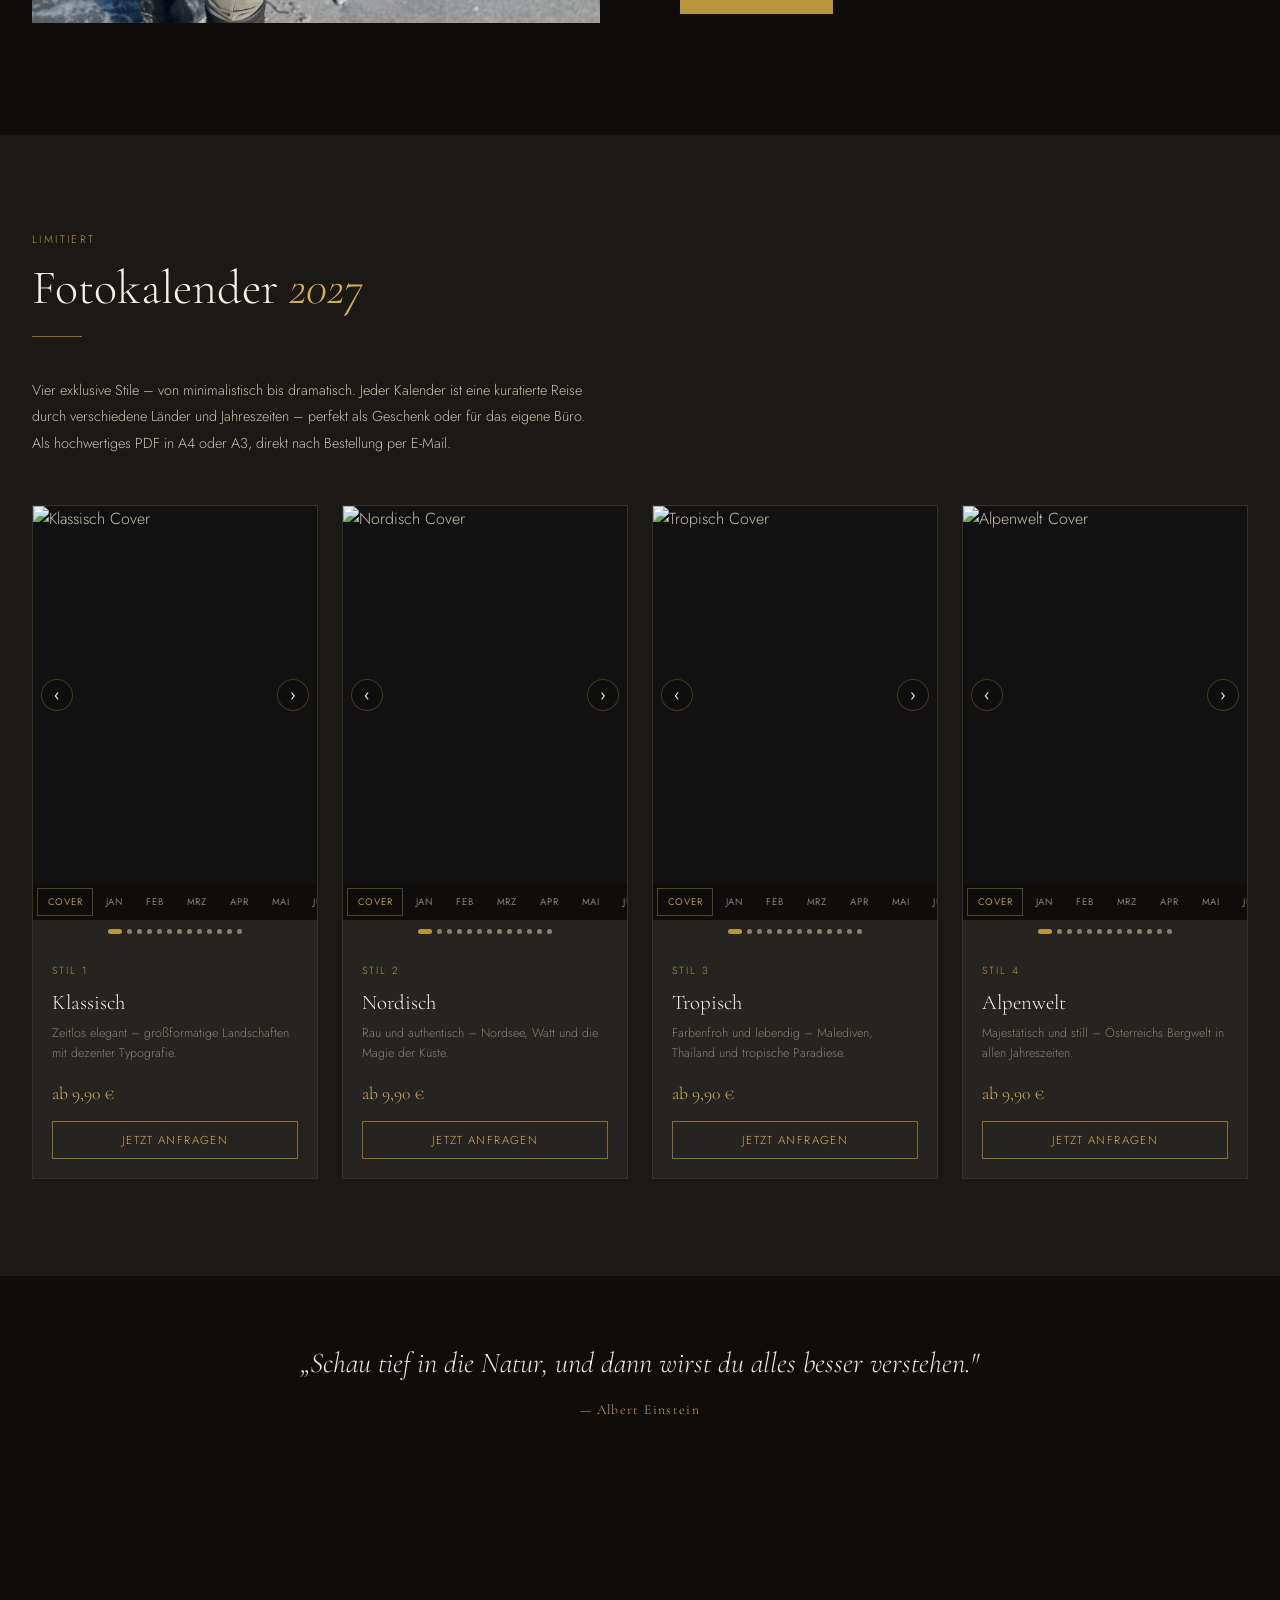
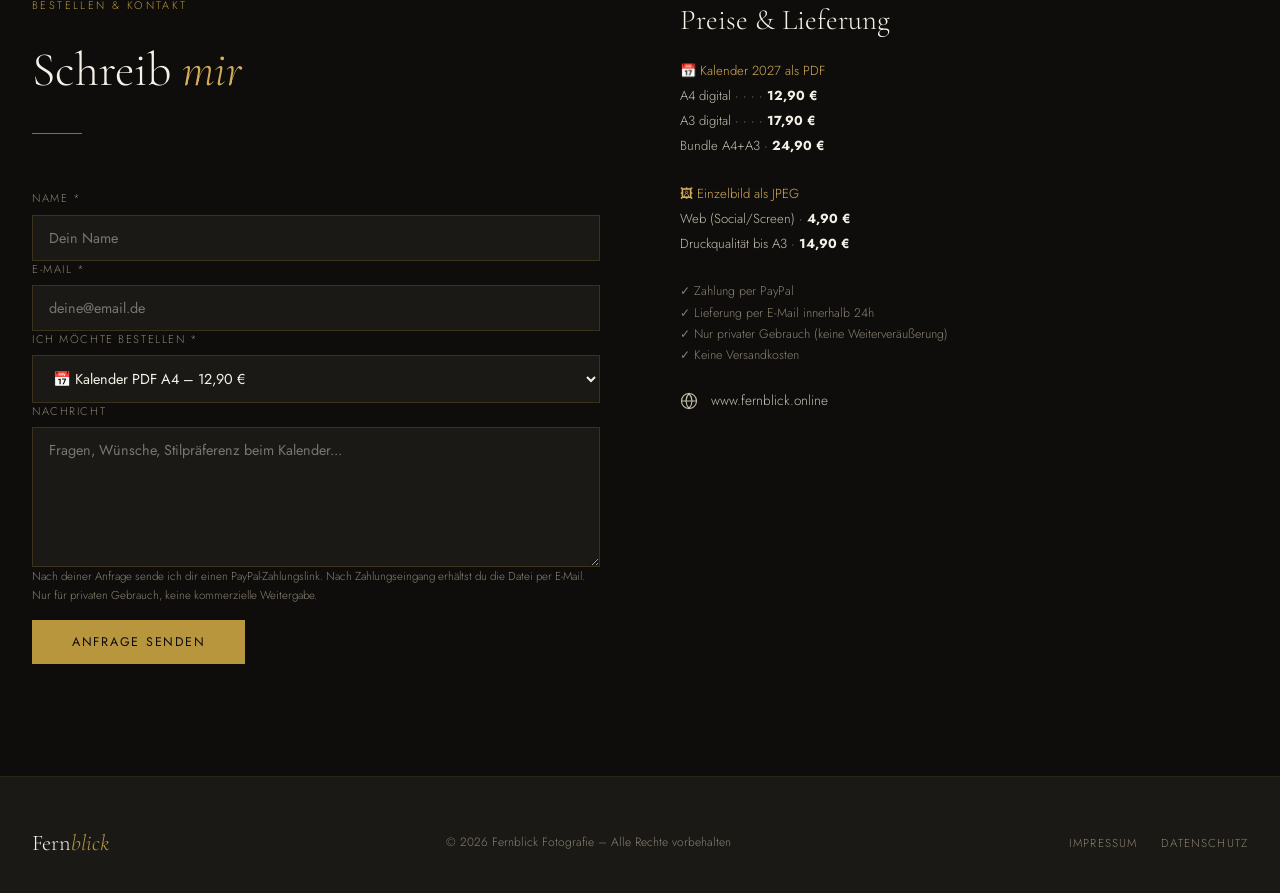
==== commit f1697c7c: "Add files via upload" ====
--- a/index.html
+++ b/index.html
@@ -408,8 +408,8 @@
   <div class="container">
     <div class="footer-inner">
       <div class="footer-logo">Fern<span>blick</span></div>
-      <p class="footer-copy">© 2025 Fernblick Fotografie – Alle Rechte vorbehalten</p>
-      <div class="footer-links"><a href="#">Impressum</a><a href="#">Datenschutz</a></div>
+      <p class="footer-copy">© 2026 Fernblick Fotografie – Alle Rechte vorbehalten</p>
+      <div class="footer-links"><a href="impressum.html">Impressum</a><a href="datenschutz.html">Datenschutz</a></div>
     </div>
   </div>
 </footer>
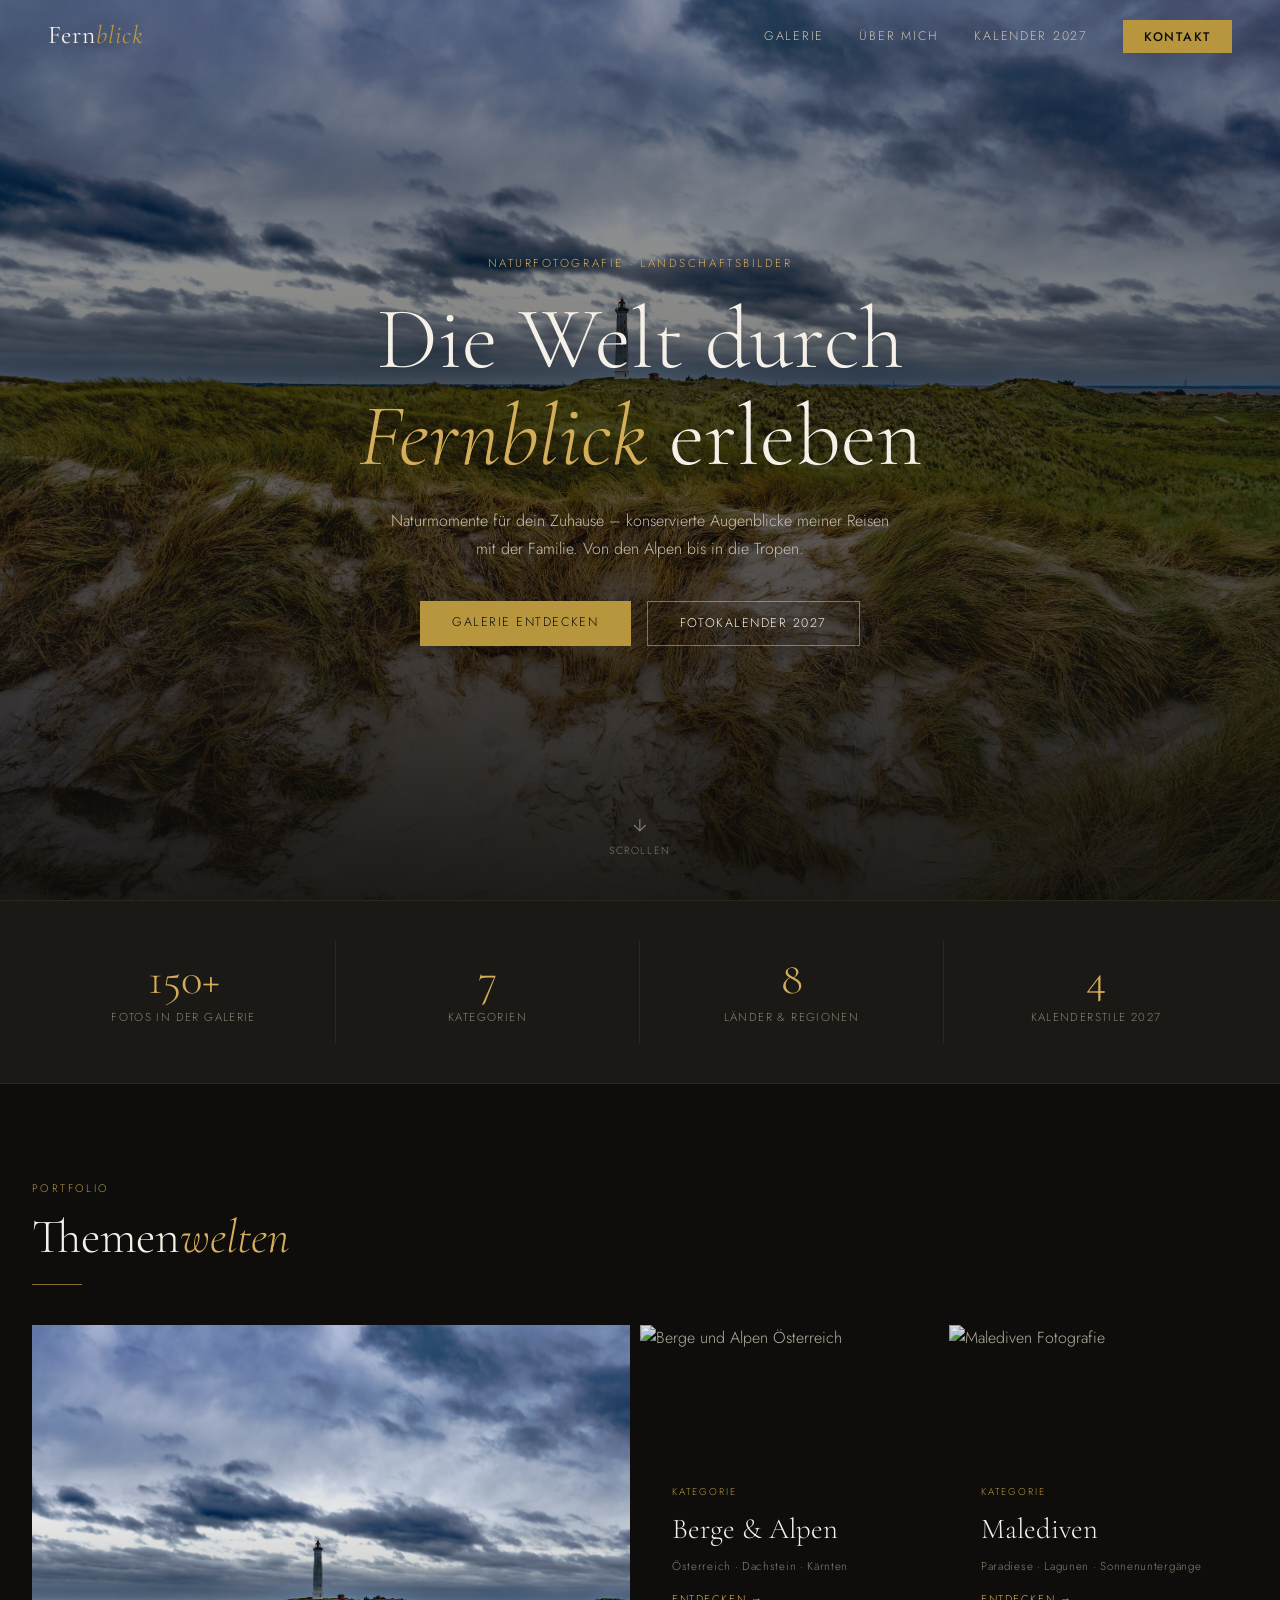
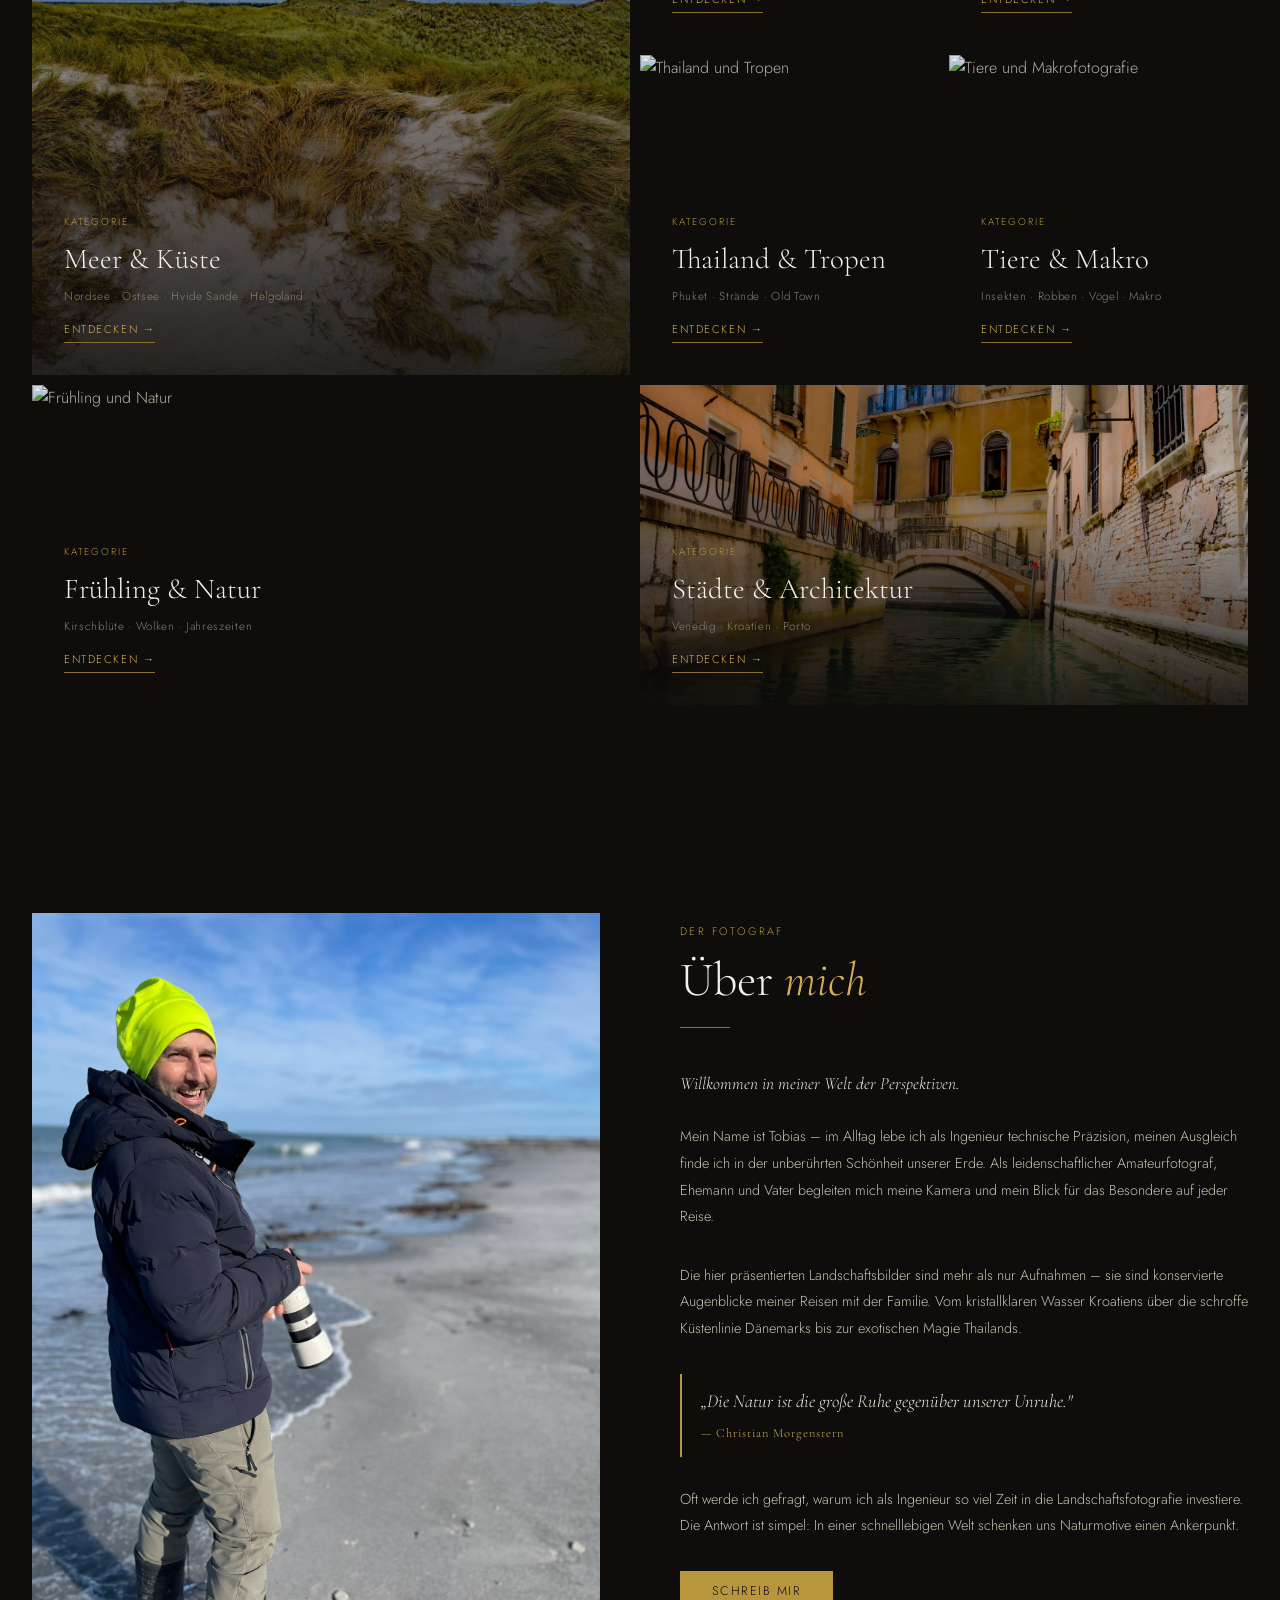
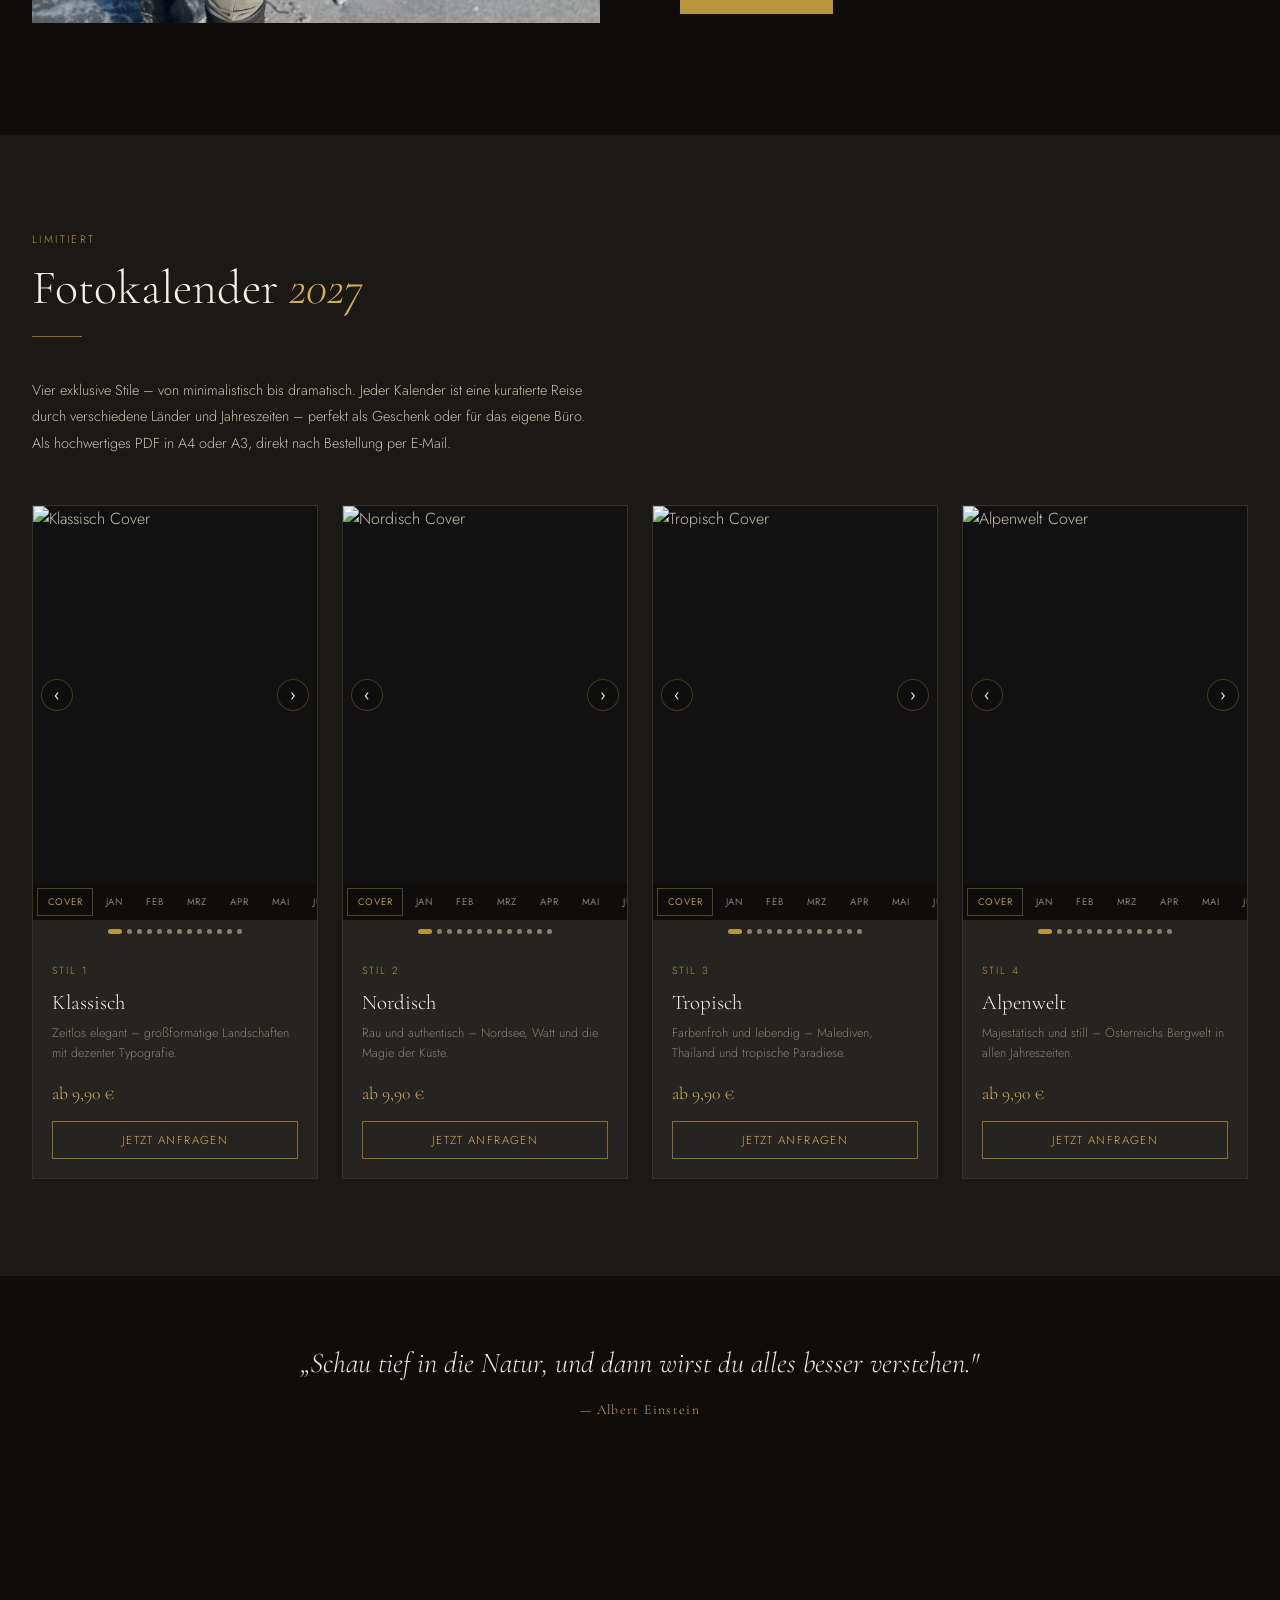
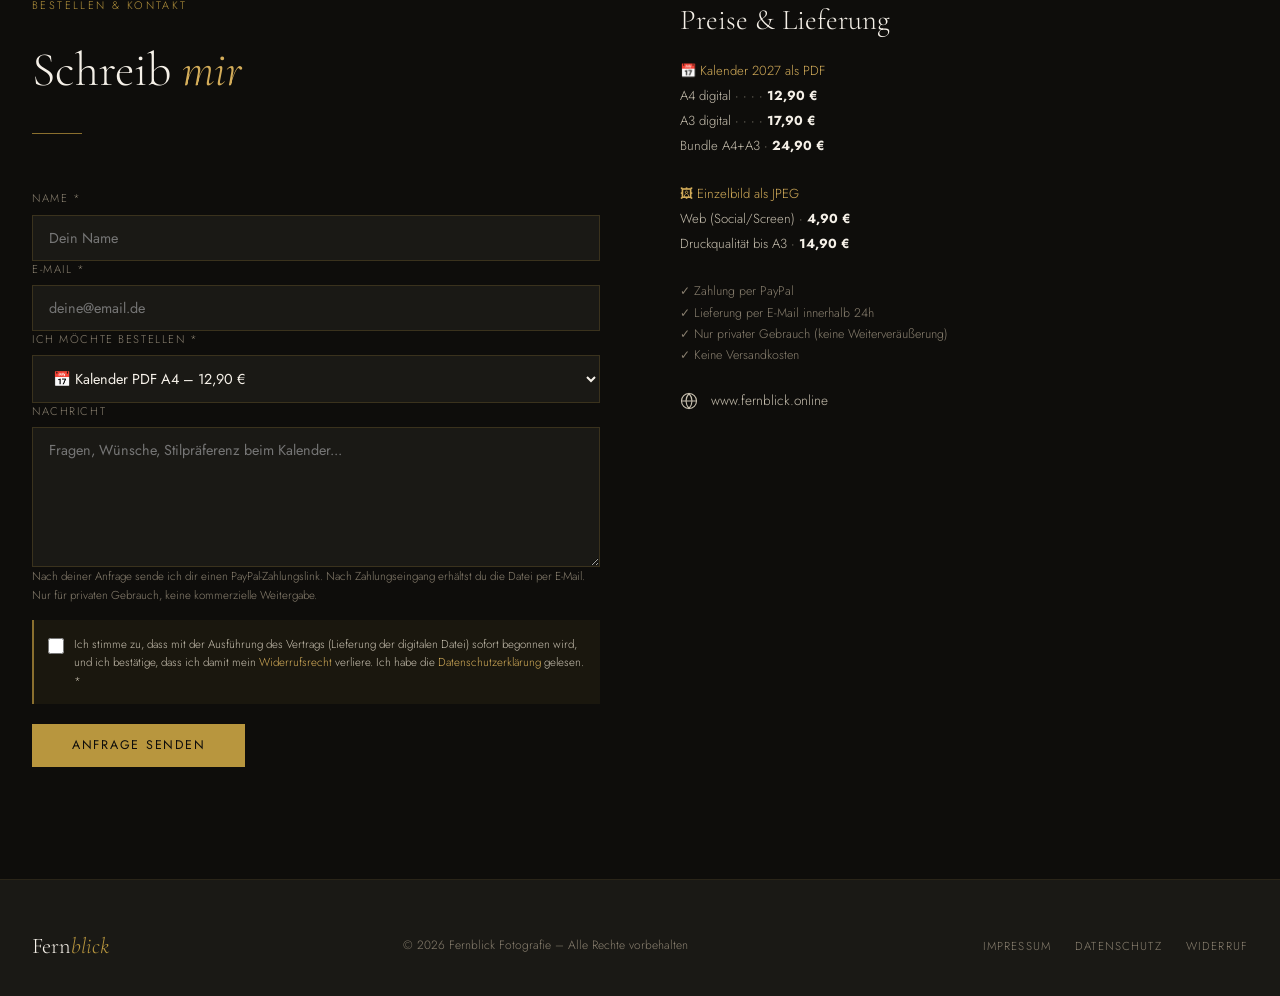
==== commit e49fde30: "Add files via upload" ====
--- a/index.html
+++ b/index.html
@@ -372,6 +372,15 @@
             <textarea id="f-nachricht" placeholder="Fragen, Wünsche, Stilpräferenz beim Kalender..."></textarea>
           </div>
           <p style="font-size:.72rem;color:var(--text2);margin-bottom:1rem">Nach deiner Anfrage sende ich dir einen PayPal-Zahlungslink. Nach Zahlungseingang erhältst du die Datei per E-Mail. Nur für privaten Gebrauch, keine kommerzielle Weitergabe.</p>
+          <div style="display:flex;align-items:flex-start;gap:.6rem;margin-bottom:1.2rem;background:rgba(184,150,62,.07);padding:.9rem;border-left:2px solid var(--gold3)">
+            <input type="checkbox" id="f-widerruf" style="margin-top:.2rem;accent-color:var(--gold);width:16px;height:16px;flex-shrink:0" required>
+            <label for="f-widerruf" style="font-size:.72rem;color:var(--text);line-height:1.6;cursor:pointer">
+              Ich stimme zu, dass mit der Ausführung des Vertrags (Lieferung der digitalen Datei) 
+              sofort begonnen wird, und ich bestätige, dass ich damit mein 
+              <a href="widerruf.html" target="_blank" style="color:var(--gold2)">Widerrufsrecht</a> verliere. 
+              Ich habe die <a href="datenschutz.html" target="_blank" style="color:var(--gold2)">Datenschutzerklärung</a> gelesen. *
+            </label>
+          </div>
           <button class="form-submit" id="form-btn" onclick="sendForm()">Anfrage senden</button>
         </div>
       </div>
@@ -409,7 +418,7 @@
     <div class="footer-inner">
       <div class="footer-logo">Fern<span>blick</span></div>
       <p class="footer-copy">© 2026 Fernblick Fotografie – Alle Rechte vorbehalten</p>
-      <div class="footer-links"><a href="impressum.html">Impressum</a><a href="datenschutz.html">Datenschutz</a></div>
+      <div class="footer-links"><a href="impressum.html">Impressum</a><a href="datenschutz.html">Datenschutz</a><a href="widerruf.html">Widerruf</a></div>
     </div>
   </div>
 </footer>
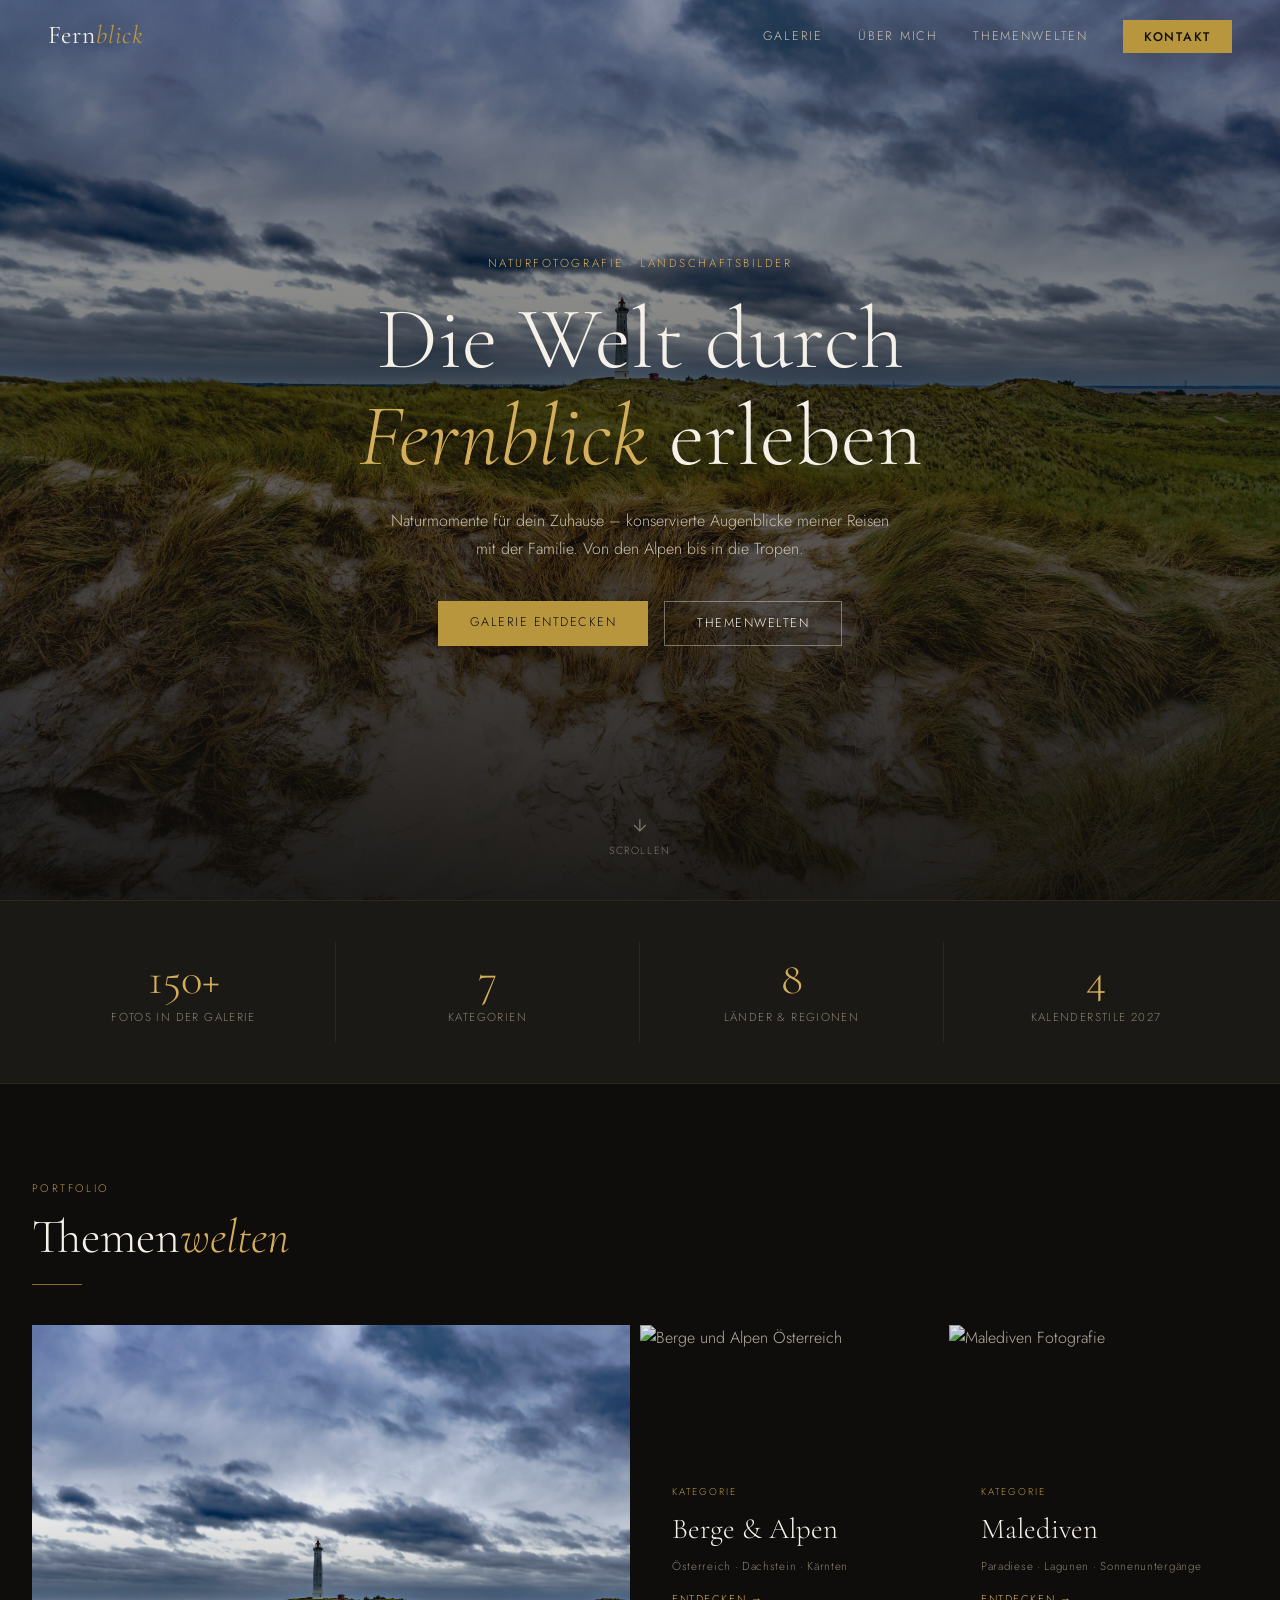
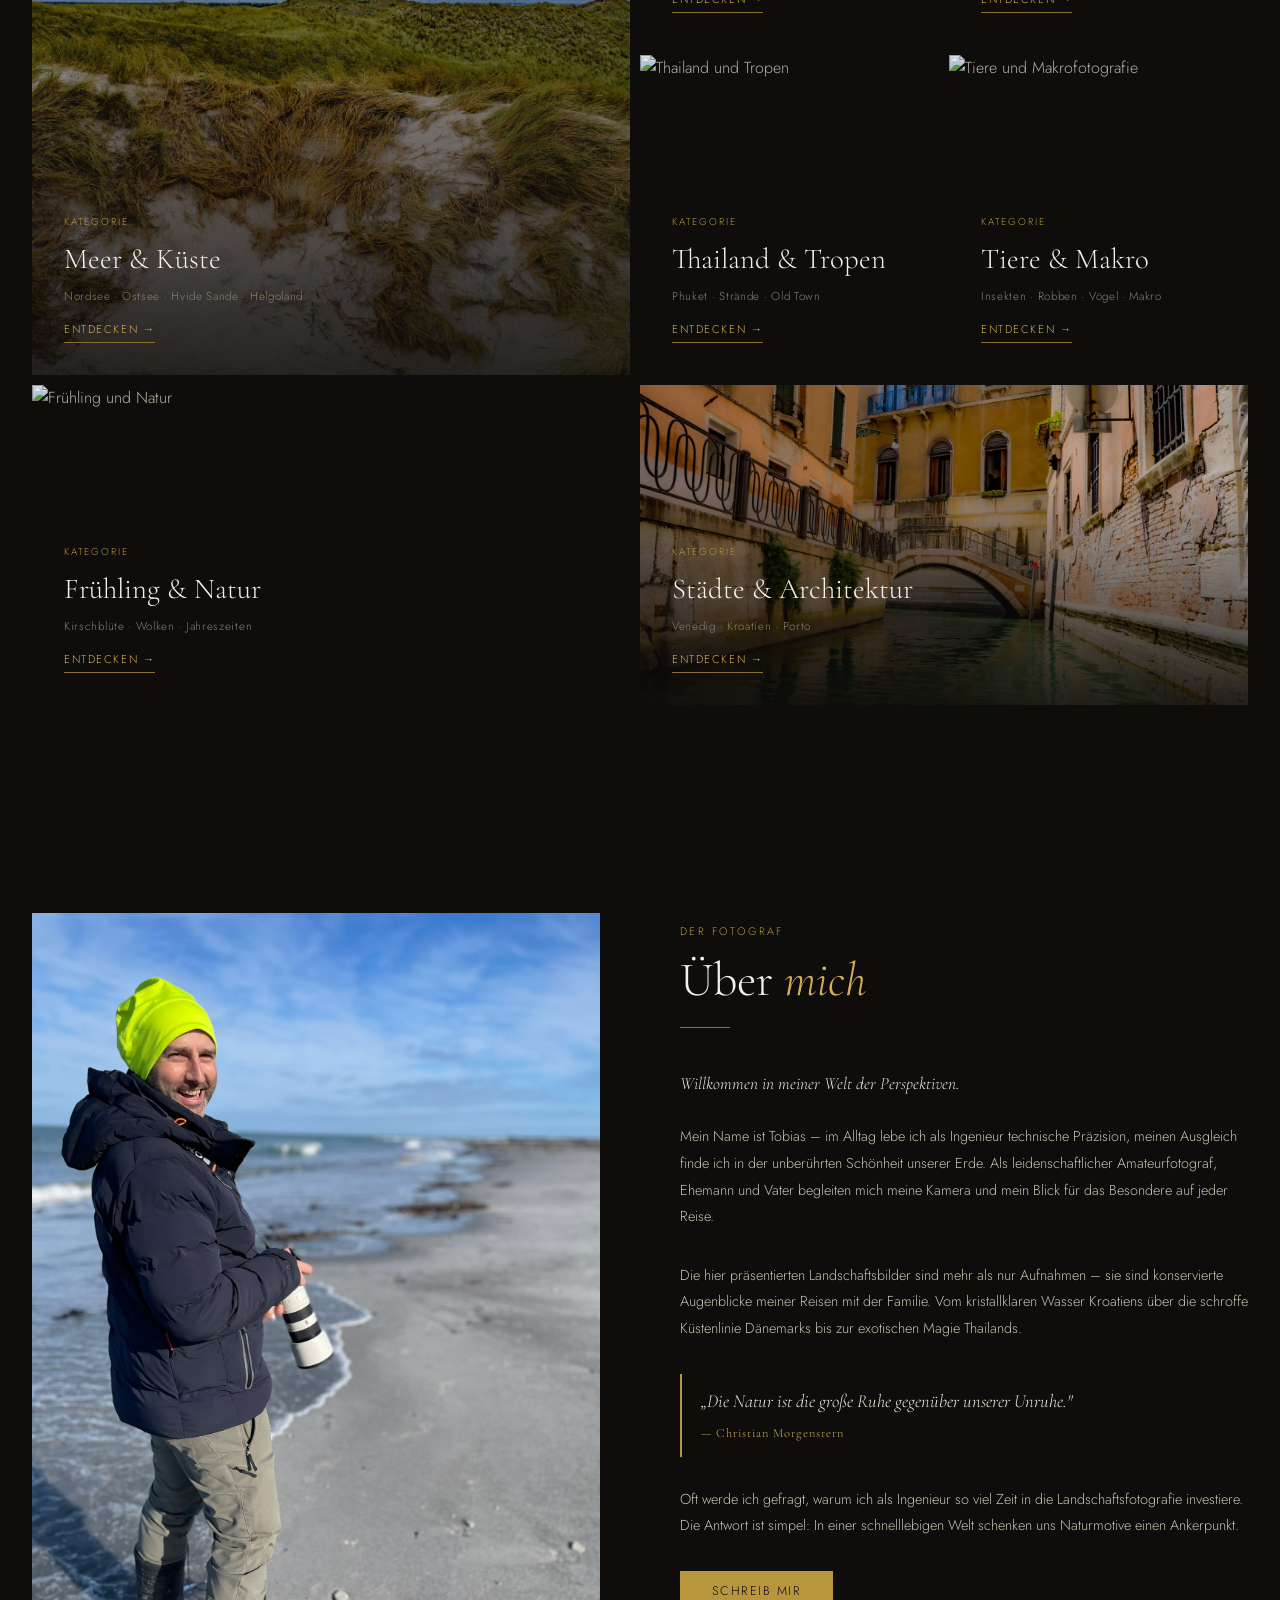
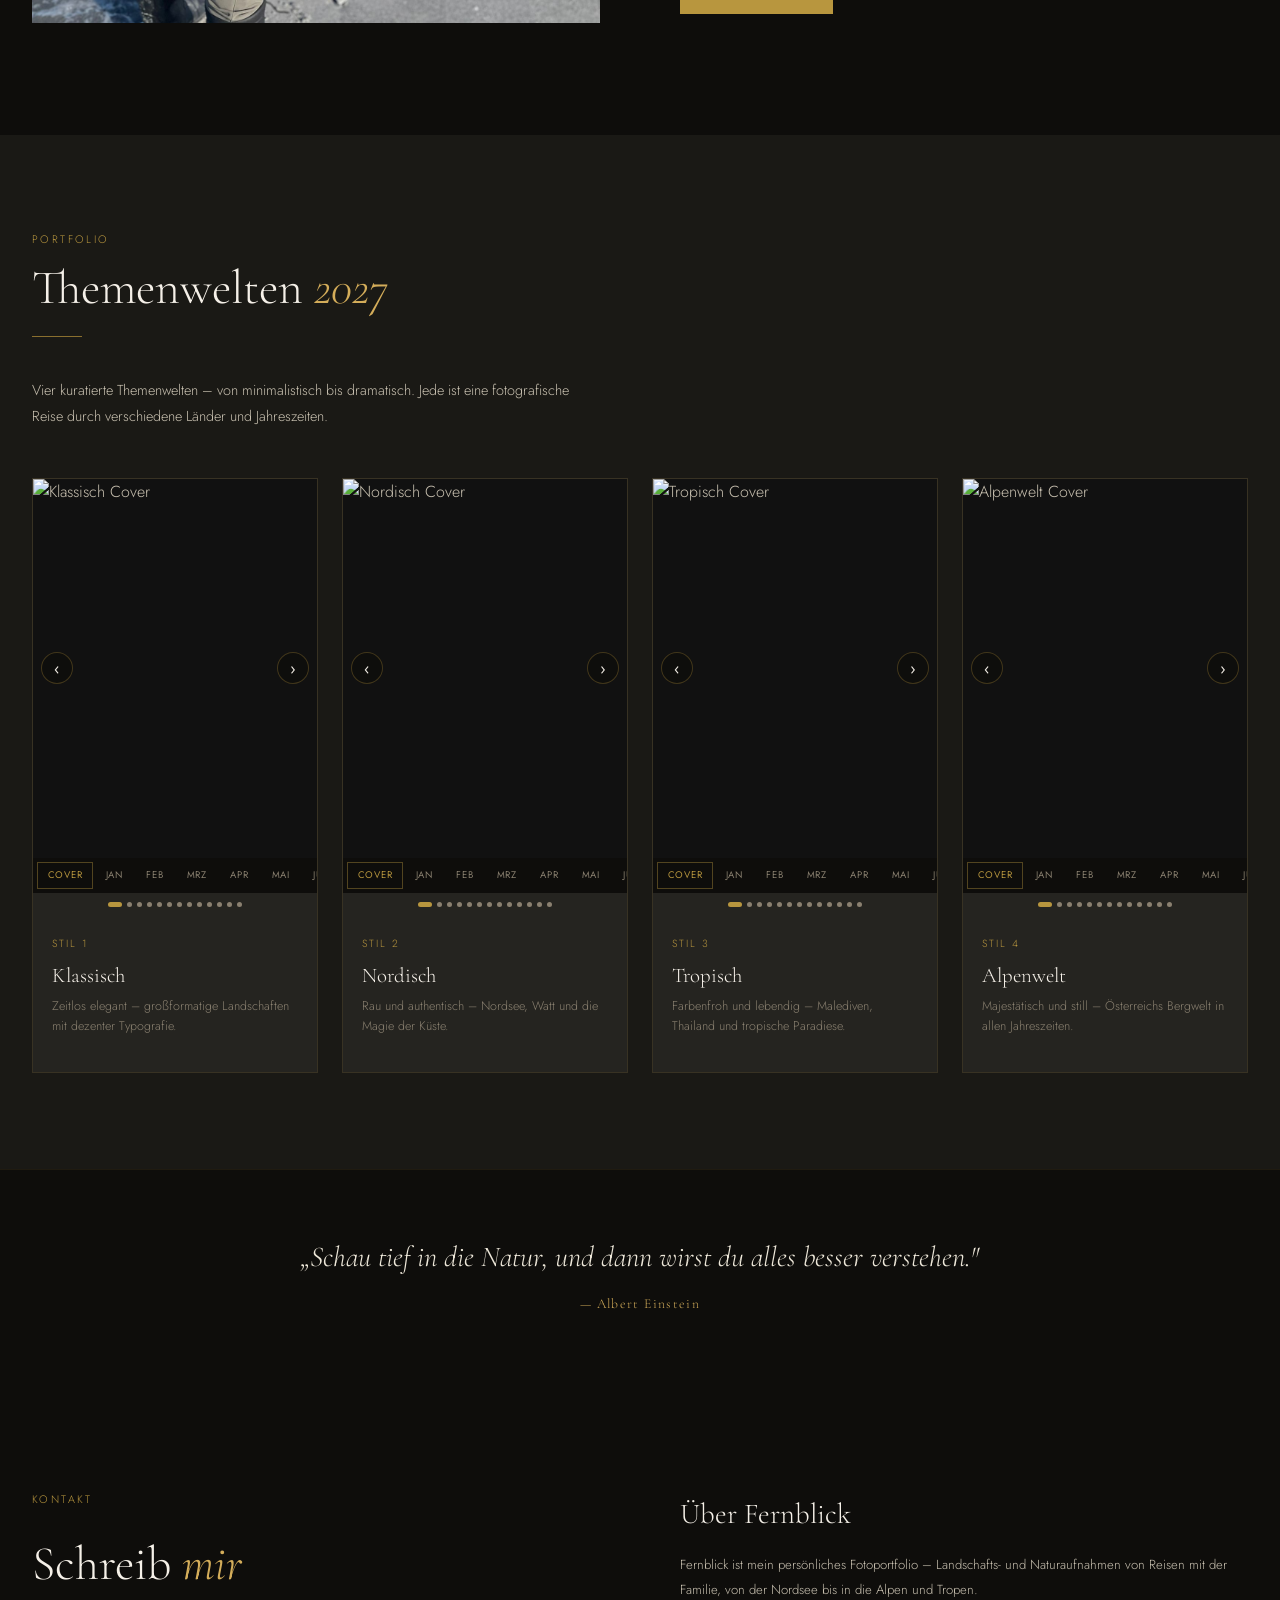
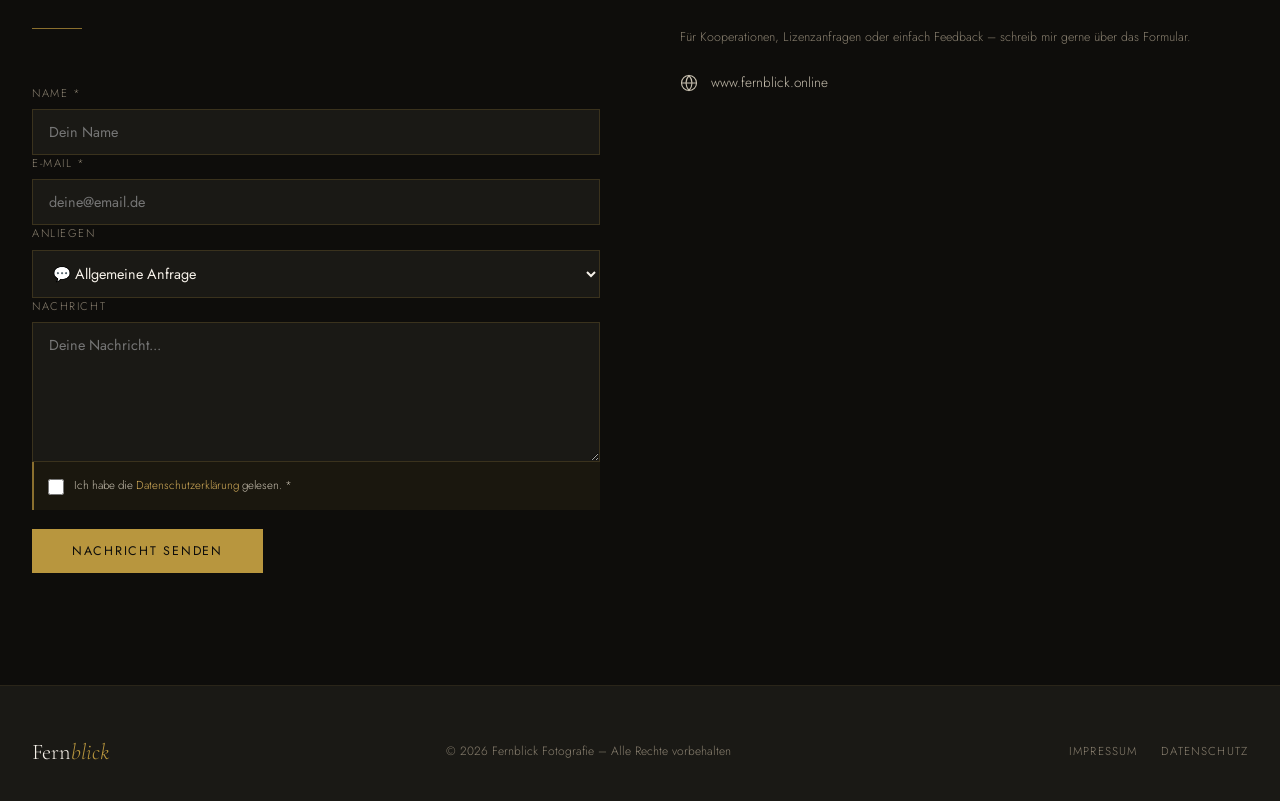
==== commit e5f820bc: "Update index.html" ====
--- a/index.html
+++ b/index.html
@@ -1,14 +1,15 @@
 <!DOCTYPE html>
+
 <html lang="de">
 <head>
   <meta charset="UTF-8"/>
   <meta name="viewport" content="width=device-width, initial-scale=1.0"/>
-  <title>Fernblick – Landschaftsfotografie | Naturfotografie | Fotokalender 2027</title>
-  <meta name="description" content="Exklusive Landschaftsfotografie von Tobias – Nordsee, Malediven, Alpen, Thailand. Hochwertige Wandbilder & Fotokalender 2027 in 4 Stilen."/>
-  <meta name="keywords" content="Landschaftsfotografie, Naturfotografie, Fotokalender 2027, Wandbilder, Nordsee, Malediven, Alpen, Thailand, Hvide Sande, Helgoland, Österreich, Fine Art Print"/>
+  <title>Fernblick – Landschaftsfotografie | Naturfotografie</title>
+  <meta name="description" content="Exklusive Landschaftsfotografie von Tobias – Nordsee, Malediven, Alpen, Thailand. Ein fotografisches Portfolio aus vier Kalenderthemenwelten."/>
+  <meta name="keywords" content="Landschaftsfotografie, Naturfotografie, Fotoportfolio, Nordsee, Malediven, Alpen, Thailand, Hvide Sande, Helgoland, Österreich, Fine Art Print"/>
   <meta name="author" content="Tobias – Fernblick Fotografie"/>
   <link rel="canonical" href="https://www.fernblick.online/"/>
-  <meta property="og:title" content="Fernblick – Landschaftsfotografie & Fotokalender 2027"/>
+  <meta property="og:title" content="Fernblick – Landschaftsfotografie"/>
   <meta property="og:description" content="Exklusive Natur- und Landschaftsfotografie: Nordsee, Malediven, Alpen, Thailand."/>
   <meta property="og:url" content="https://www.fernblick.online/"/>
   <meta property="og:type" content="website"/>
@@ -17,7 +18,7 @@
   <link rel="preconnect" href="https://fonts.googleapis.com"/>
   <link rel="preconnect" href="https://fonts.gstatic.com" crossorigin/>
   <link href="https://fonts.googleapis.com/css2?family=Cormorant+Garamond:ital,wght@0,300;0,400;0,600;1,300;1,400&family=Jost:wght@300;400;500&display=swap" rel="stylesheet"/>
-  <script type="application/ld+json">{"@context":"https://schema.org","@type":"LocalBusiness","name":"Fernblick Fotografie","url":"https://www.fernblick.online","description":"Exklusive Landschafts- und Naturfotografie. Hochwertige Wandbilder und Fotokalender.","offers":[{"@type":"Offer","name":"Fotokalender 2027","priceCurrency":"EUR","price":"9.90"}]}</script>
+  <script type="application/ld+json">{"@context":"https://schema.org","@type":"LocalBusiness","name":"Fernblick Fotografie","url":"https://www.fernblick.online","description":"Exklusive Landschafts- und Naturfotografie – Fotoportfolio."}</script>
   <style>
     :root{--ink:#0e0d0b;--ink2:#1a1915;--ink3:#252420;--cream:#f5f0e8;--cream2:#ede7d9;--gold:#b8963e;--gold2:#d4ad5a;--gold3:#8a6f2e;--text:#c8c0b0;--text2:#8a8070;--ff-head:'Cormorant Garamond',Georgia,serif;--ff-body:'Jost',sans-serif;--nav-h:70px}
     *,*::before,*::after{margin:0;padding:0;box-sizing:border-box}
@@ -183,7 +184,7 @@
   <ul class="nav-links" id="navLinks">
     <li><a href="#galerie">Galerie</a></li>
     <li><a href="#ueber-mich">Über mich</a></li>
-    <li><a href="#kalender">Kalender 2027</a></li>
+    <li><a href="#kalender">Themenwelten</a></li>
     <li><a href="#kontakt" class="nav-cta">Kontakt</a></li>
   </ul>
   <div class="hamburger" id="hamburger"><span></span><span></span><span></span></div>
@@ -198,7 +199,7 @@
     <p class="hero-sub">Naturmomente für dein Zuhause – konservierte Augenblicke meiner Reisen mit der Familie. Von den Alpen bis in die Tropen.</p>
     <div class="hero-actions">
       <a href="#galerie" class="btn btn-gold">Galerie entdecken</a>
-      <a href="#kalender" class="btn btn-outline">Fotokalender 2027</a>
+      <a href="#kalender" class="btn btn-outline">Themenwelten</a>
     </div>
   </div>
   <div class="hero-scroll">
@@ -303,10 +304,10 @@
 
 <section class="kalender-section" id="kalender">
   <div class="container">
-    <span class="section-label">Limitiert</span>
-    <h2 class="section-title" style="color:var(--cream)">Fotokalender <em>2027</em></h2>
+    <span class="section-label">Portfolio</span>
+    <h2 class="section-title" style="color:var(--cream)">Themenwelten <em>2027</em></h2>
     <div class="title-bar"></div>
-    <p class="about-body" style="max-width:560px;margin-bottom:3rem">Vier exklusive Stile – von minimalistisch bis dramatisch. Jeder Kalender ist eine kuratierte Reise durch verschiedene Länder und Jahreszeiten – perfekt als Geschenk oder für das eigene Büro. Als hochwertiges PDF in A4 oder A3, direkt nach Bestellung per E-Mail.</p>
+    <p class="about-body" style="max-width:560px;margin-bottom:3rem">Vier kuratierte Themenwelten – von minimalistisch bis dramatisch. Jede ist eine fotografische Reise durch verschiedene Länder und Jahreszeiten.</p>
     <div class="kalender-grid" id="kalenderGrid"></div>
   </div>
 </section>
@@ -324,13 +325,13 @@
   <div class="container">
     <div class="kontakt-inner">
       <div class="kontakt-form">
-        <span class="section-label">Bestellen & Kontakt</span>
+        <span class="section-label">Kontakt</span>
         <h2 class="section-title">Schreib <em>mir</em></h2>
         <div class="title-bar"></div>
 
         <!-- Erfolg / Fehler Meldung -->
         <div id="form-success" style="display:none;background:rgba(184,150,62,.15);border:1px solid var(--gold);padding:1.2rem 1.5rem;margin-bottom:1.5rem">
-          <p style="color:var(--gold2);font-size:.95rem">✓ Nachricht gesendet! Ich melde mich innerhalb von 24 Stunden mit dem Zahlungslink und der Datei.</p>
+          <p style="color:var(--gold2);font-size:.95rem">✓ Nachricht gesendet! Ich melde mich innerhalb von 24 Stunden bei dir.</p>
         </div>
         <div id="form-error" style="display:none;background:rgba(200,50,50,.12);border:1px solid #c83232;padding:1.2rem 1.5rem;margin-bottom:1.5rem">
           <p style="color:#f88;font-size:.95rem">⚠ Fehler beim Senden. Bitte versuche es erneut oder schreib direkt an tobias@fernblick.online</p>
@@ -346,21 +347,11 @@
             <input type="email" id="f-email" placeholder="deine@email.de" required/>
           </div>
           <div class="form-group">
-            <label>Ich möchte bestellen *</label>
+            <label>Anliegen</label>
             <select id="f-produkt">
-              <optgroup label="── Fotokalender 2027 ──">
-                <option value="Kalender PDF A4 – 12,90 €">📅 Kalender PDF A4 – 12,90 €</option>
-                <option value="Kalender PDF A3 – 17,90 €">📅 Kalender PDF A3 – 17,90 €</option>
-                <option value="Kalender PDF Bundle A4+A3 – 24,90 €">📅 Bundle A4 + A3 – 24,90 €</option>
-              </optgroup>
-              <optgroup label="── Einzelbild Digital ──">
-                <option value="Einzelbild JPEG Web (Social Media) – 4,90 €">🖼 JPEG Web-Auflösung – 4,90 €</option>
-                <option value="Einzelbild JPEG Druckqualität (bis A3) – 14,90 €">🖼 JPEG Druckqualität bis A3 – 14,90 €</option>
-              </optgroup>
-              <optgroup label="── Sonstiges ──">
-                <option value="Allgemeine Anfrage">💬 Allgemeine Anfrage</option>
-                <option value="Kooperation / Lizenz">🤝 Kooperation / Lizenz</option>
-              </optgroup>
+              <option value="Allgemeine Anfrage">💬 Allgemeine Anfrage</option>
+              <option value="Kooperation / Lizenz">🤝 Kooperation / Lizenz</option>
+              <option value="Feedback zur Galerie">🖼 Feedback zur Galerie</option>
             </select>
           </div>
           <div class="form-group" id="foto-feld" style="display:none">
@@ -369,40 +360,25 @@
           </div>
           <div class="form-group">
             <label>Nachricht</label>
-            <textarea id="f-nachricht" placeholder="Fragen, Wünsche, Stilpräferenz beim Kalender..."></textarea>
+            <textarea id="f-nachricht" placeholder="Deine Nachricht..."></textarea>
           </div>
-          <p style="font-size:.72rem;color:var(--text2);margin-bottom:1rem">Nach deiner Anfrage sende ich dir einen PayPal-Zahlungslink. Nach Zahlungseingang erhältst du die Datei per E-Mail. Nur für privaten Gebrauch, keine kommerzielle Weitergabe.</p>
           <div style="display:flex;align-items:flex-start;gap:.6rem;margin-bottom:1.2rem;background:rgba(184,150,62,.07);padding:.9rem;border-left:2px solid var(--gold3)">
             <input type="checkbox" id="f-widerruf" style="margin-top:.2rem;accent-color:var(--gold);width:16px;height:16px;flex-shrink:0" required>
             <label for="f-widerruf" style="font-size:.72rem;color:var(--text);line-height:1.6;cursor:pointer">
-              Ich stimme zu, dass mit der Ausführung des Vertrags (Lieferung der digitalen Datei) 
-              sofort begonnen wird, und ich bestätige, dass ich damit mein 
-              <a href="widerruf.html" target="_blank" style="color:var(--gold2)">Widerrufsrecht</a> verliere. 
               Ich habe die <a href="datenschutz.html" target="_blank" style="color:var(--gold2)">Datenschutzerklärung</a> gelesen. *
             </label>
           </div>
-          <button class="form-submit" id="form-btn" onclick="sendForm()">Anfrage senden</button>
+          <button class="form-submit" id="form-btn" onclick="sendForm()">Nachricht senden</button>
         </div>
       </div>
 
       <div class="kontakt-info">
-        <h3>Preise & Lieferung</h3>
+        <h3>Über Fernblick</h3>
         <p style="font-size:.82rem;line-height:1.9">
-          <span style="color:var(--gold2)">📅 Kalender 2027 als PDF</span><br>
-          A4 digital · · · · <strong style="color:var(--cream)">12,90 €</strong><br>
-          A3 digital · · · · <strong style="color:var(--cream)">17,90 €</strong><br>
-          Bundle A4+A3 · <strong style="color:var(--cream)">24,90 €</strong>
-        </p>
-        <p style="font-size:.82rem;line-height:1.9;margin-top:1.2rem">
-          <span style="color:var(--gold2)">🖼 Einzelbild als JPEG</span><br>
-          Web (Social/Screen) · <strong style="color:var(--cream)">4,90 €</strong><br>
-          Druckqualität bis A3 · <strong style="color:var(--cream)">14,90 €</strong>
+          Fernblick ist mein persönliches Fotoportfolio – Landschafts- und Naturaufnahmen von Reisen mit der Familie, von der Nordsee bis in die Alpen und Tropen.
         </p>
         <p style="font-size:.78rem;color:var(--text2);margin-top:1.5rem;line-height:1.7">
-          ✓ Zahlung per PayPal<br>
-          ✓ Lieferung per E-Mail innerhalb 24h<br>
-          ✓ Nur privater Gebrauch (keine Weiterveräußerung)<br>
-          ✓ Keine Versandkosten
+          Für Kooperationen, Lizenzanfragen oder einfach Feedback – schreib mir gerne über das Formular.
         </p>
         <a class="kontakt-link" href="https://www.fernblick.online" target="_blank" style="margin-top:1.5rem">
           <svg viewBox="0 0 24 24" fill="none" stroke="currentColor" stroke-width="1.5"><circle cx="12" cy="12" r="10"/><path d="M2 12h20M12 2a15.3 15.3 0 0 1 4 10 15.3 15.3 0 0 1-4 10 15.3 15.3 0 0 1-4-10 15.3 15.3 0 0 1 4-10z"/></svg>
@@ -418,7 +394,7 @@
     <div class="footer-inner">
       <div class="footer-logo">Fern<span>blick</span></div>
       <p class="footer-copy">© 2026 Fernblick Fotografie – Alle Rechte vorbehalten</p>
-      <div class="footer-links"><a href="impressum.html">Impressum</a><a href="datenschutz.html">Datenschutz</a><a href="widerruf.html">Widerruf</a></div>
+      <div class="footer-links"><a href="impressum.html">Impressum</a><a href="datenschutz.html">Datenschutz</a></div>
     </div>
   </div>
 </footer>
@@ -434,7 +410,7 @@
 <script>
 // FORMSPREE
 document.getElementById('f-produkt').addEventListener('change', function(){
-  const isFoto = this.value.includes('JPEG');
+  const isFoto = this.value.includes('Galerie');
   document.getElementById('foto-feld').style.display = isFoto ? 'block' : 'none';
 });
 
@@ -715,7 +691,7 @@
     const dotsDiv=document.createElement('div');dotsDiv.className='slider-dots';
     slides.forEach((_,di)=>{const dot=document.createElement('span');dot.className='sdot'+(di===0?' active':'');dot.addEventListener('click',()=>goTo(di));dotsDiv.appendChild(dot);});
     card.appendChild(dotsDiv);
-    const body=document.createElement('div');body.className='kalender-body';body.innerHTML=`<div class="kalender-stil">${k.stil}</div><div class="kalender-name">${k.name}</div><div class="kalender-desc">${k.desc}</div><div class="kalender-price">ab 9,90 €</div><a href="#kontakt" class="kalender-cta">Jetzt anfragen</a>`;card.appendChild(body);
+    const body=document.createElement('div');body.className='kalender-body';body.innerHTML=`<div class="kalender-stil">${k.stil}</div><div class="kalender-name">${k.name}</div><div class="kalender-desc">${k.desc}</div>`;card.appendChild(body);
     grid.appendChild(card);
     let cur=0;
     const tabs=tabsDiv.querySelectorAll('.stab'),dots=dotsDiv.querySelectorAll('.sdot');
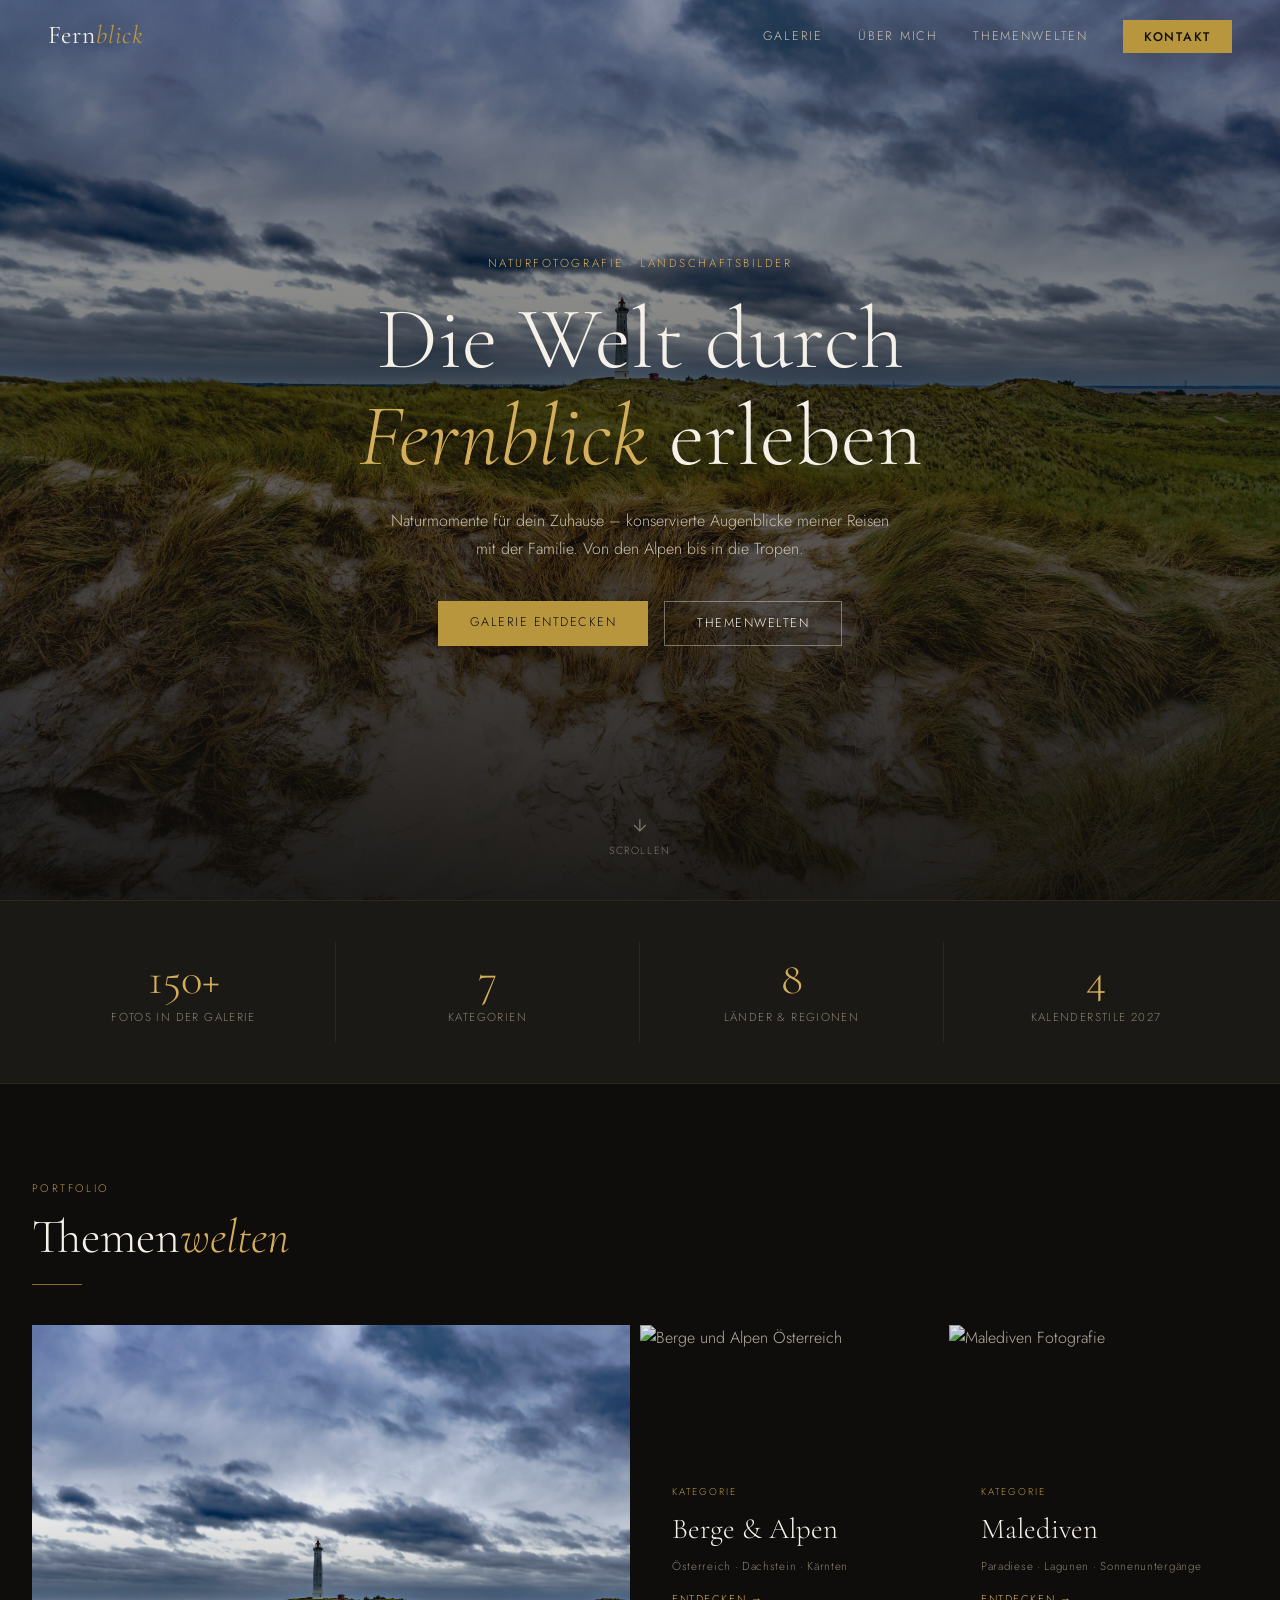
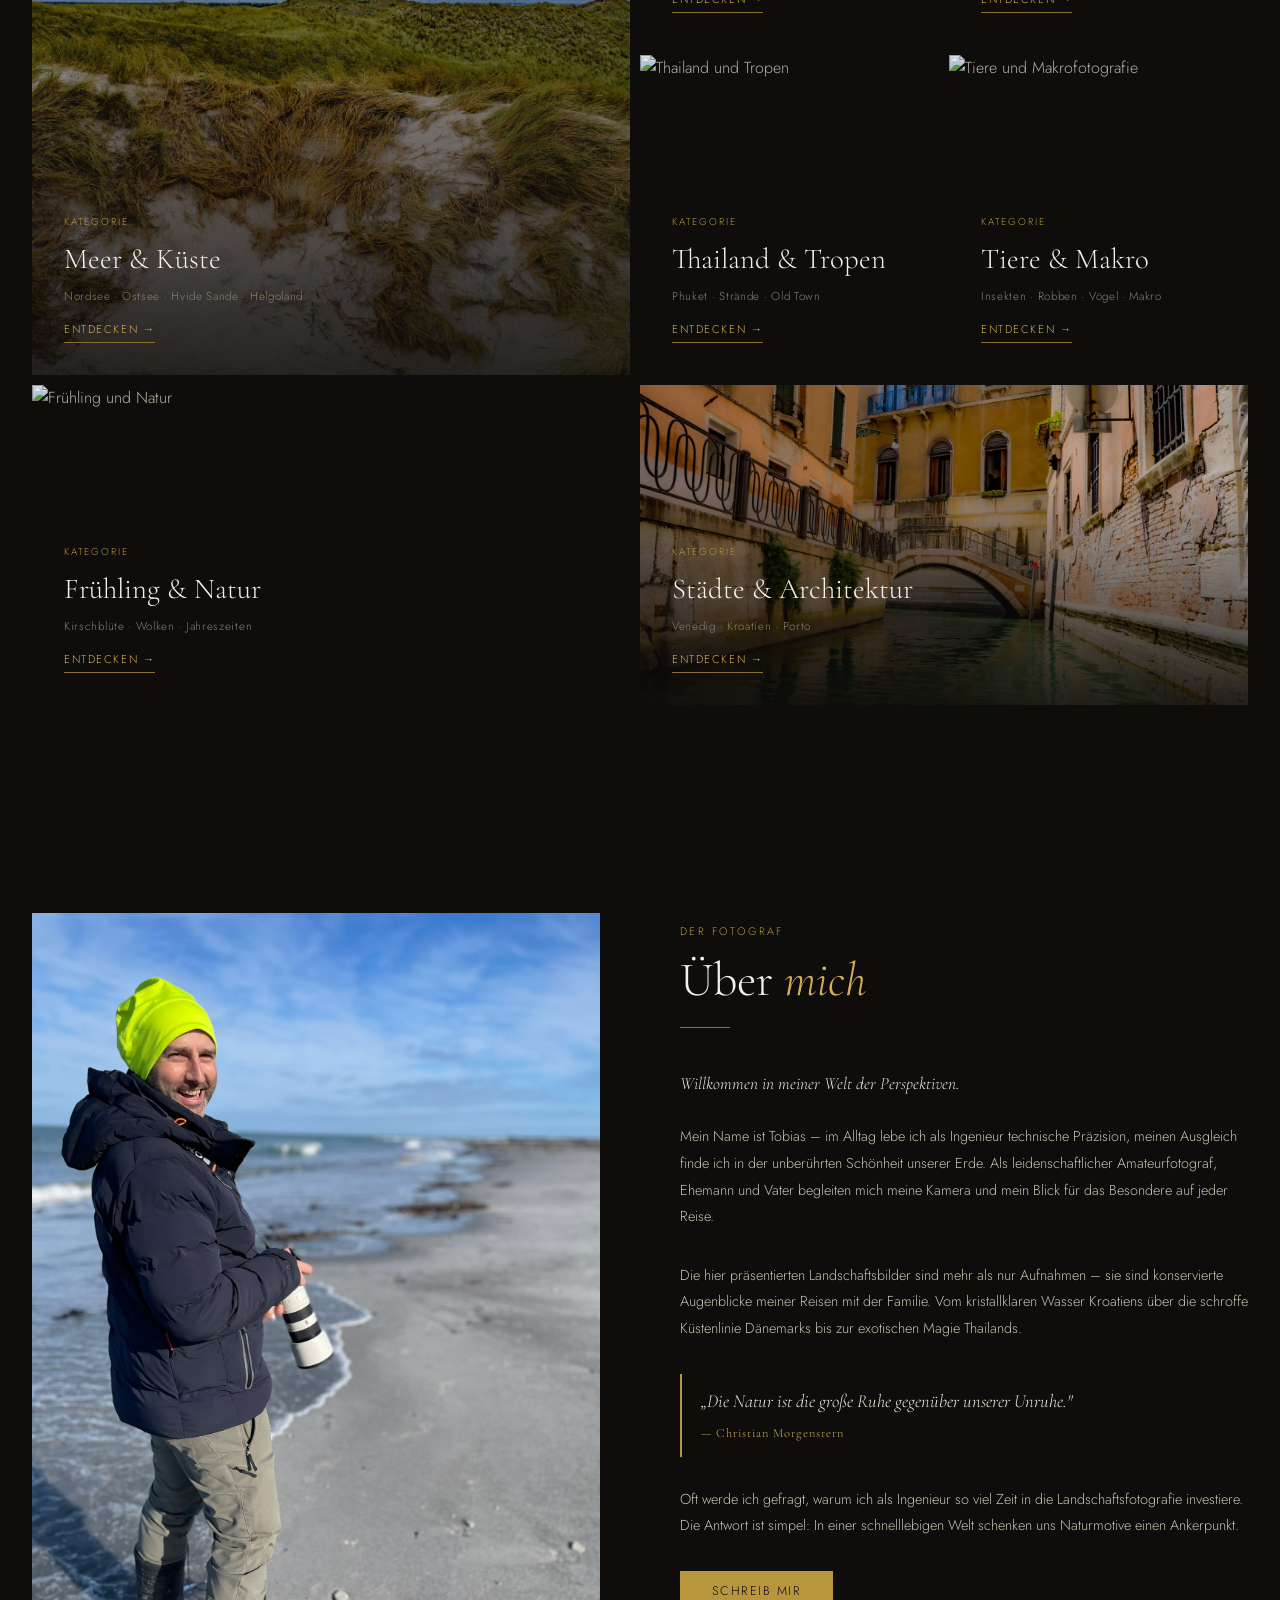
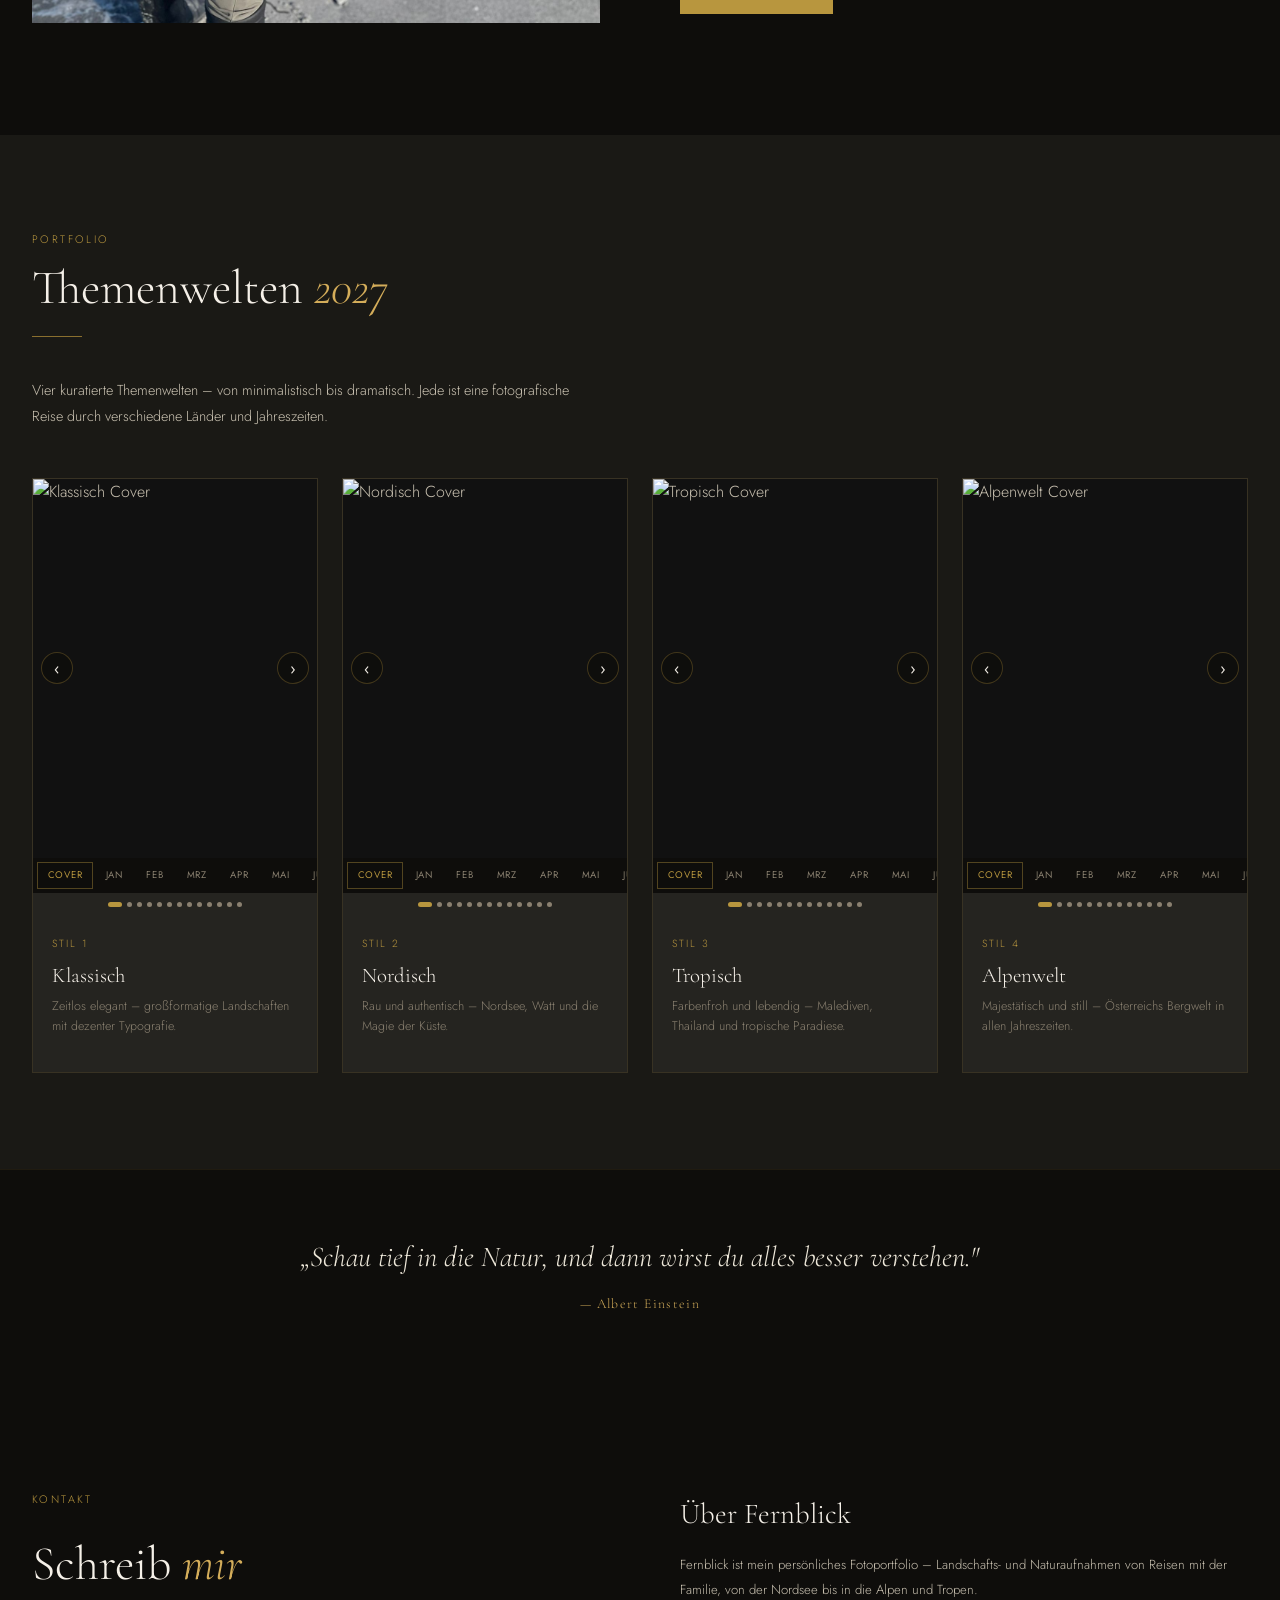
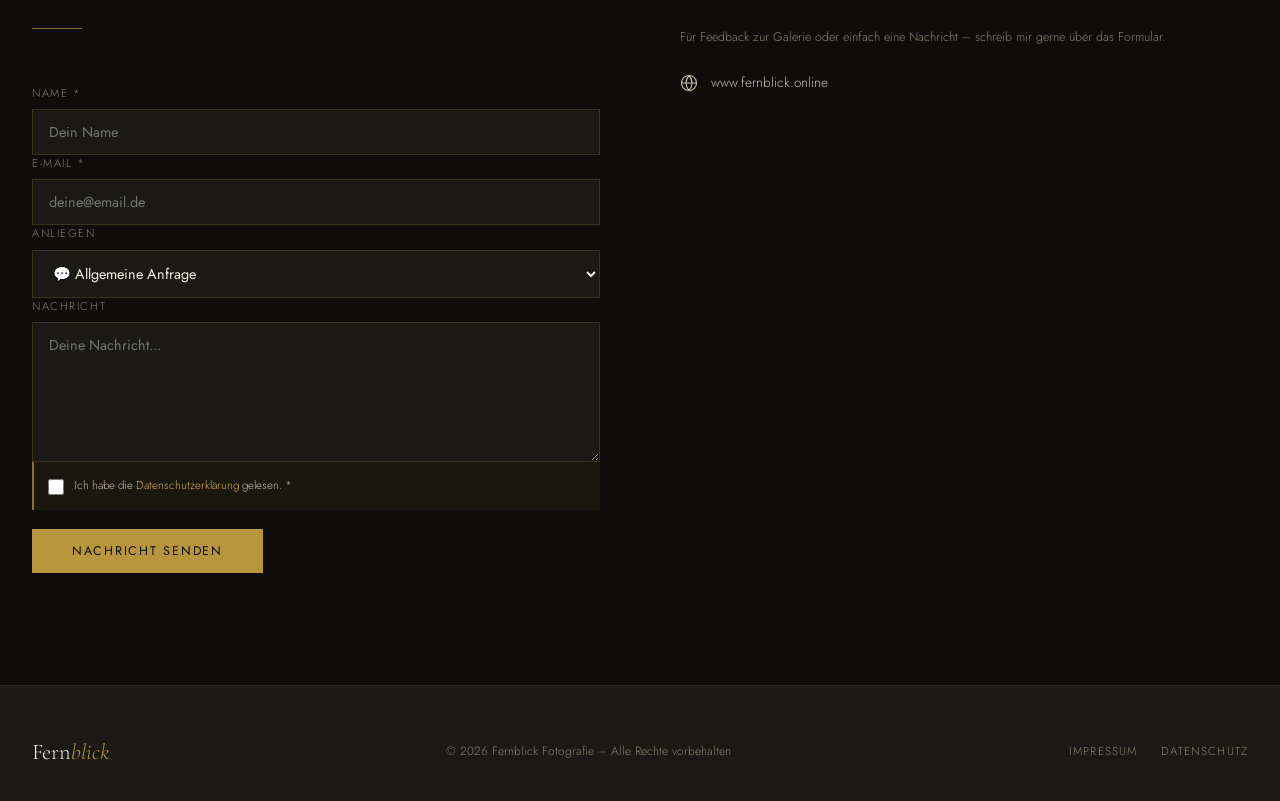
==== commit 2198fa49: "Update index.html" ====
--- a/index.html
+++ b/index.html
@@ -350,7 +350,6 @@
             <label>Anliegen</label>
             <select id="f-produkt">
               <option value="Allgemeine Anfrage">💬 Allgemeine Anfrage</option>
-              <option value="Kooperation / Lizenz">🤝 Kooperation / Lizenz</option>
               <option value="Feedback zur Galerie">🖼 Feedback zur Galerie</option>
             </select>
           </div>
@@ -378,7 +377,7 @@
           Fernblick ist mein persönliches Fotoportfolio – Landschafts- und Naturaufnahmen von Reisen mit der Familie, von der Nordsee bis in die Alpen und Tropen.
         </p>
         <p style="font-size:.78rem;color:var(--text2);margin-top:1.5rem;line-height:1.7">
-          Für Kooperationen, Lizenzanfragen oder einfach Feedback – schreib mir gerne über das Formular.
+          Für Feedback zur Galerie oder einfach eine Nachricht – schreib mir gerne über das Formular.
         </p>
         <a class="kontakt-link" href="https://www.fernblick.online" target="_blank" style="margin-top:1.5rem">
           <svg viewBox="0 0 24 24" fill="none" stroke="currentColor" stroke-width="1.5"><circle cx="12" cy="12" r="10"/><path d="M2 12h20M12 2a15.3 15.3 0 0 1 4 10 15.3 15.3 0 0 1-4 10 15.3 15.3 0 0 1-4-10 15.3 15.3 0 0 1 4-10z"/></svg>
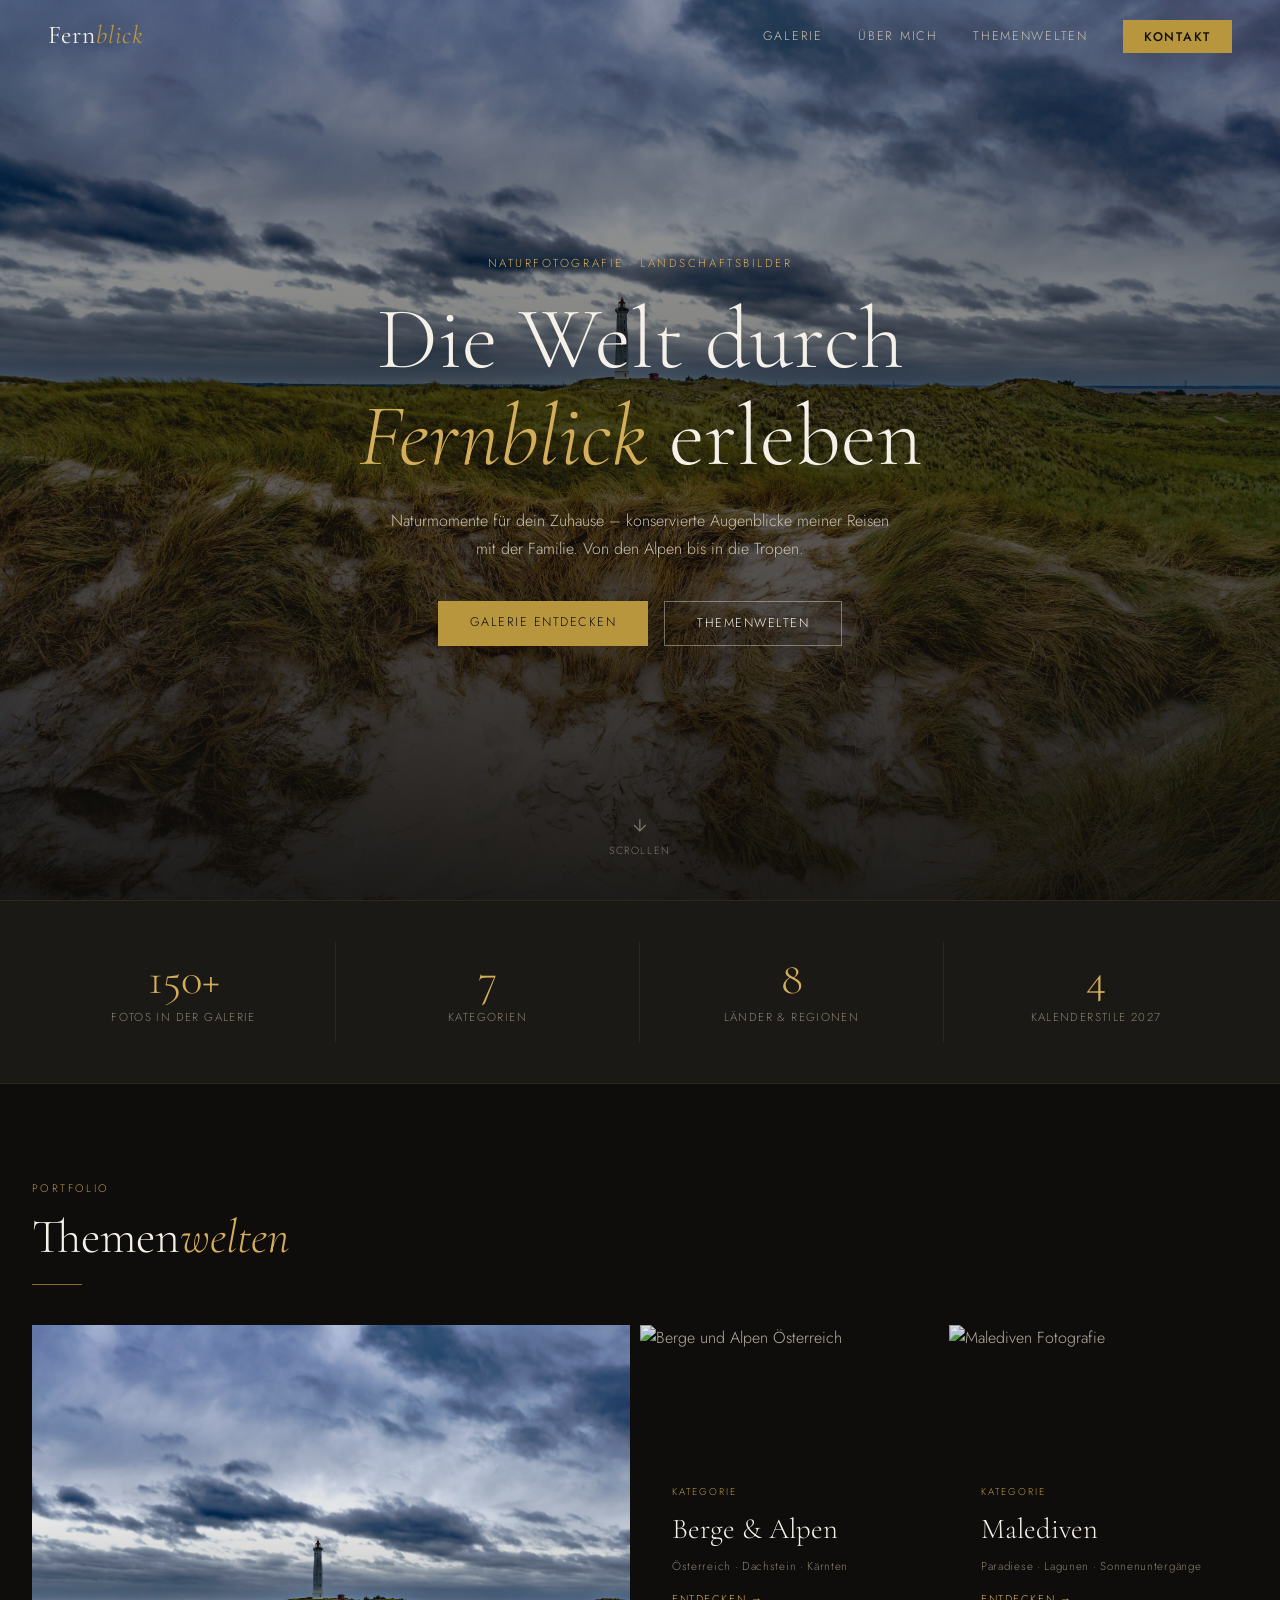
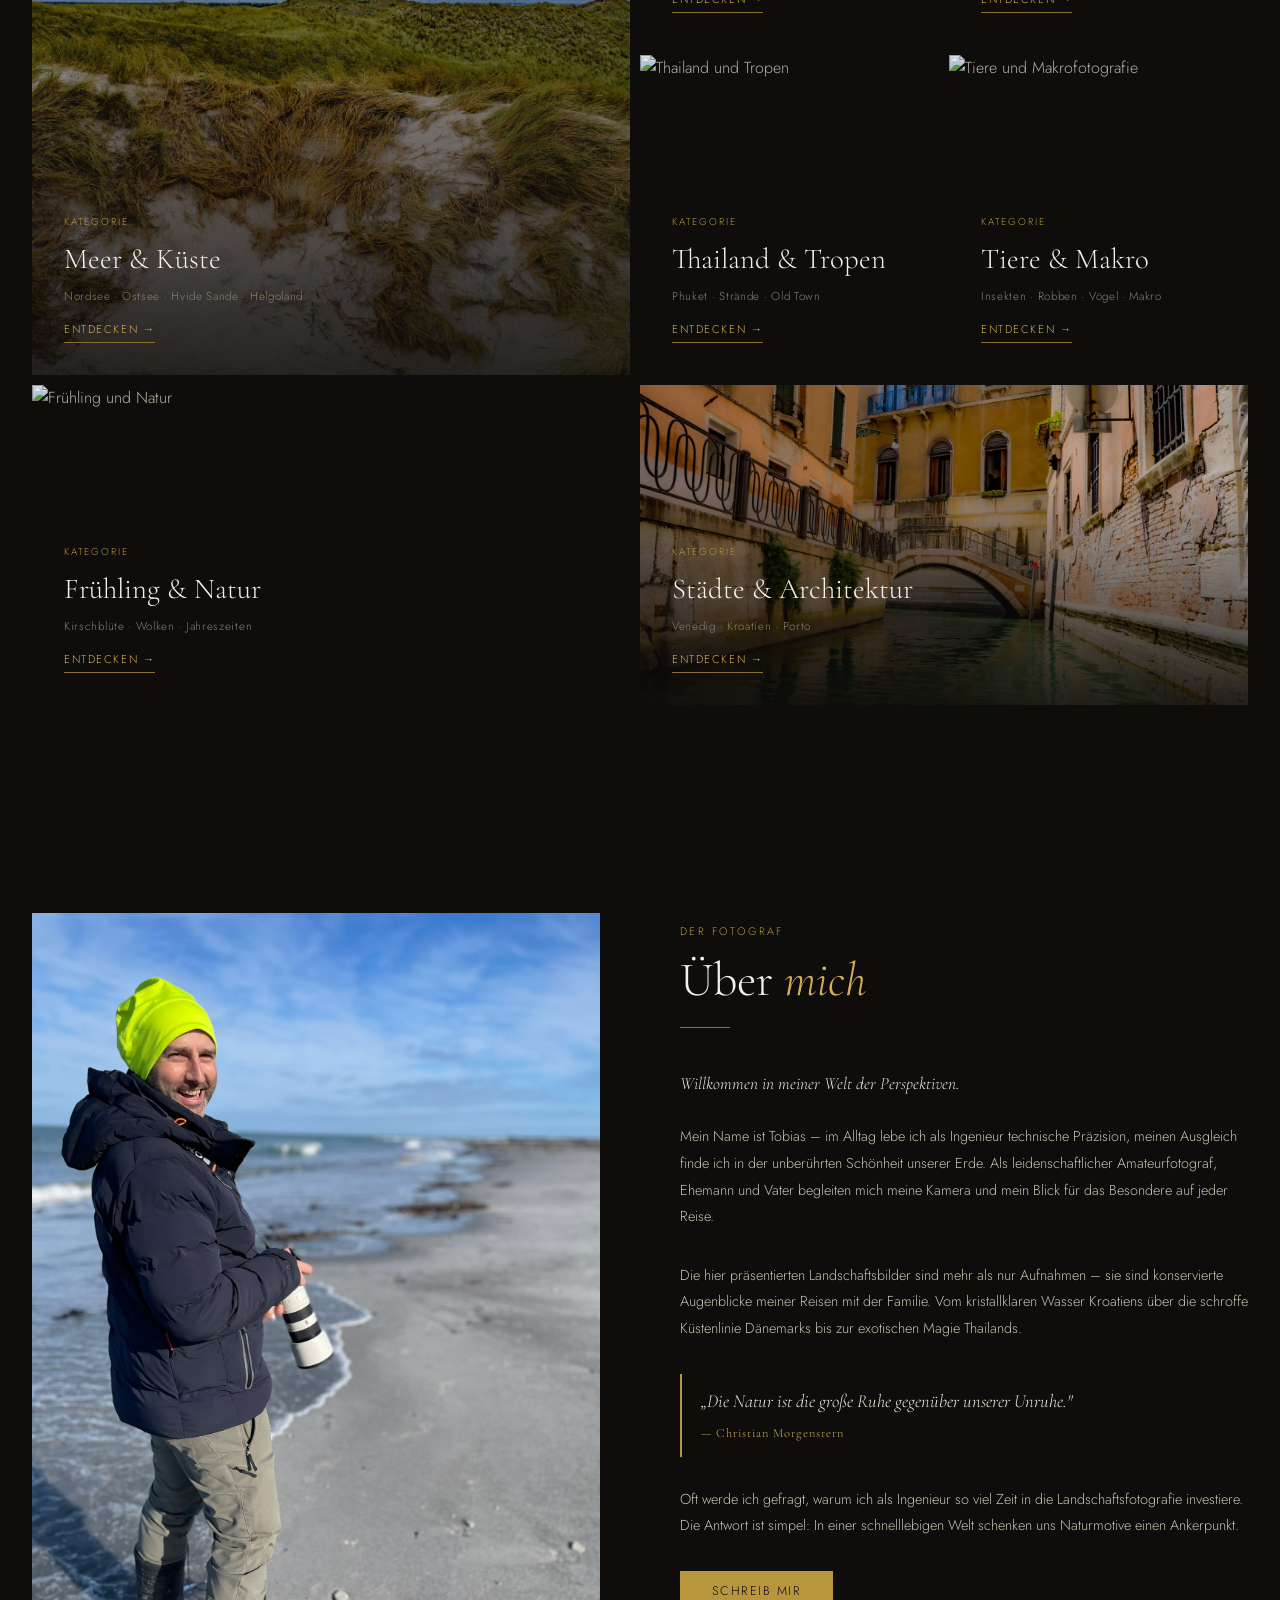
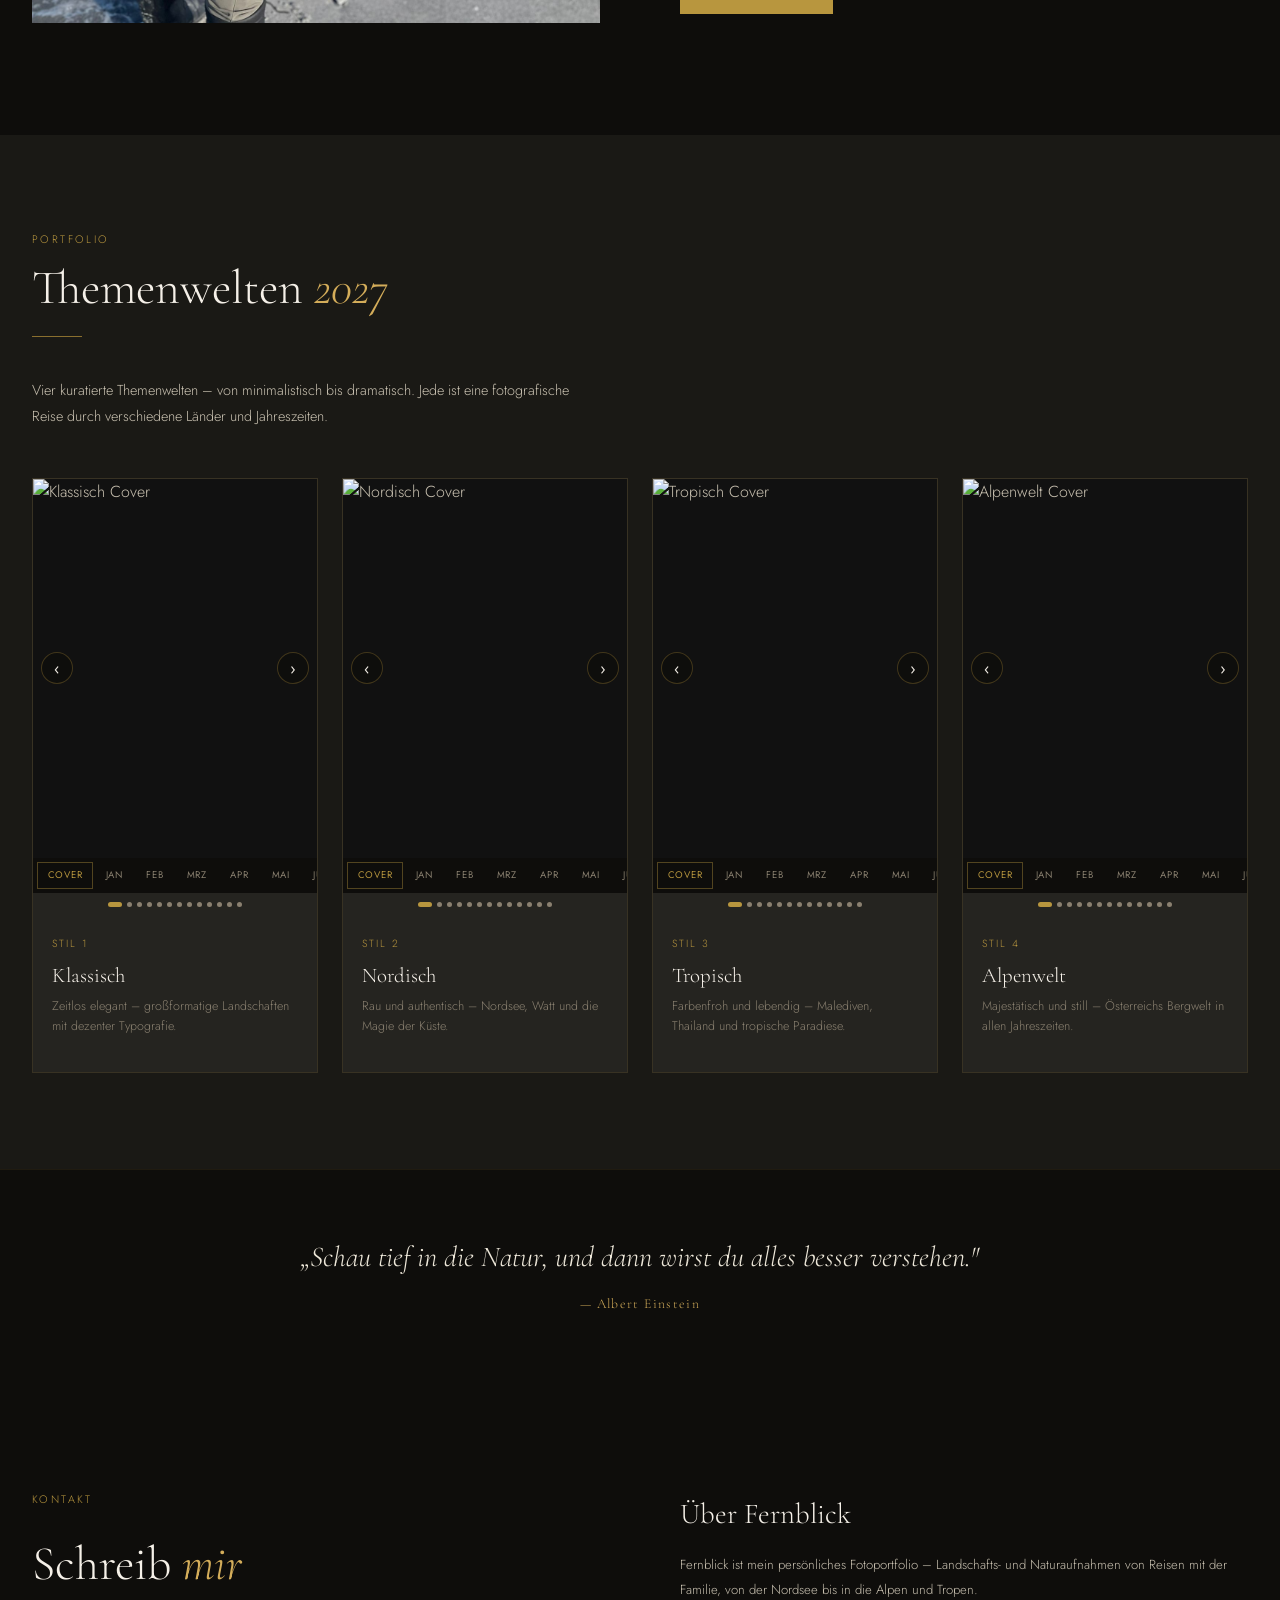
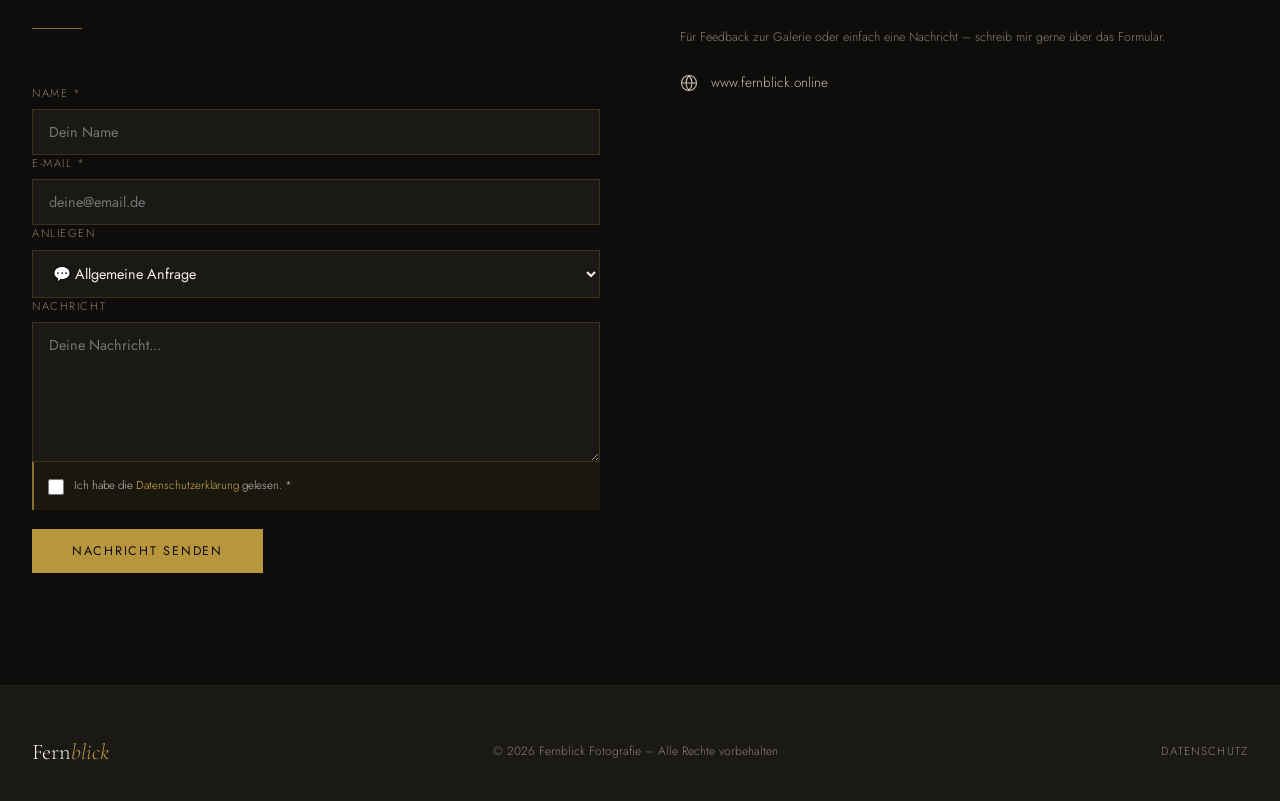
==== commit d115fa23: "Update index.html" ====
--- a/index.html
+++ b/index.html
@@ -393,7 +393,7 @@
     <div class="footer-inner">
       <div class="footer-logo">Fern<span>blick</span></div>
       <p class="footer-copy">© 2026 Fernblick Fotografie – Alle Rechte vorbehalten</p>
-      <div class="footer-links"><a href="impressum.html">Impressum</a><a href="datenschutz.html">Datenschutz</a></div>
+      <div class="footer-links"><a href="datenschutz.html">Datenschutz</a></div>
     </div>
   </div>
 </footer>
